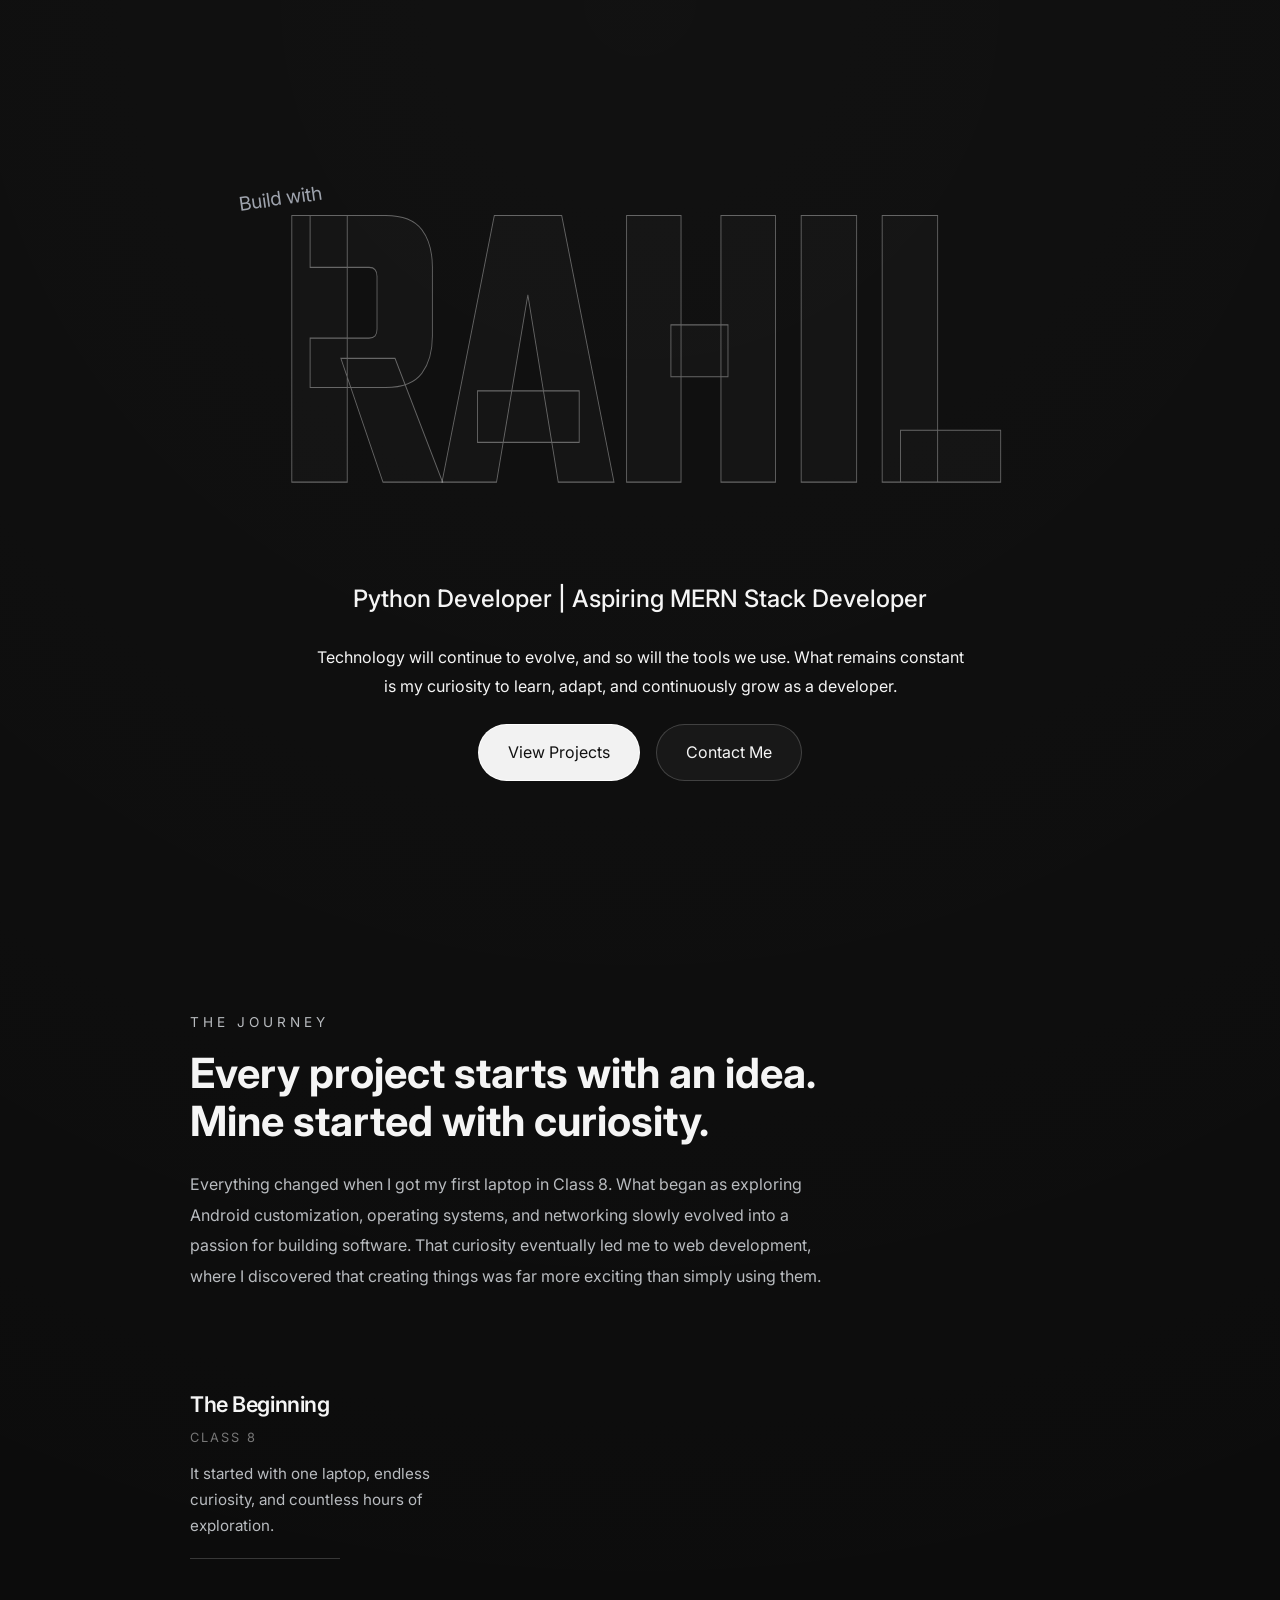
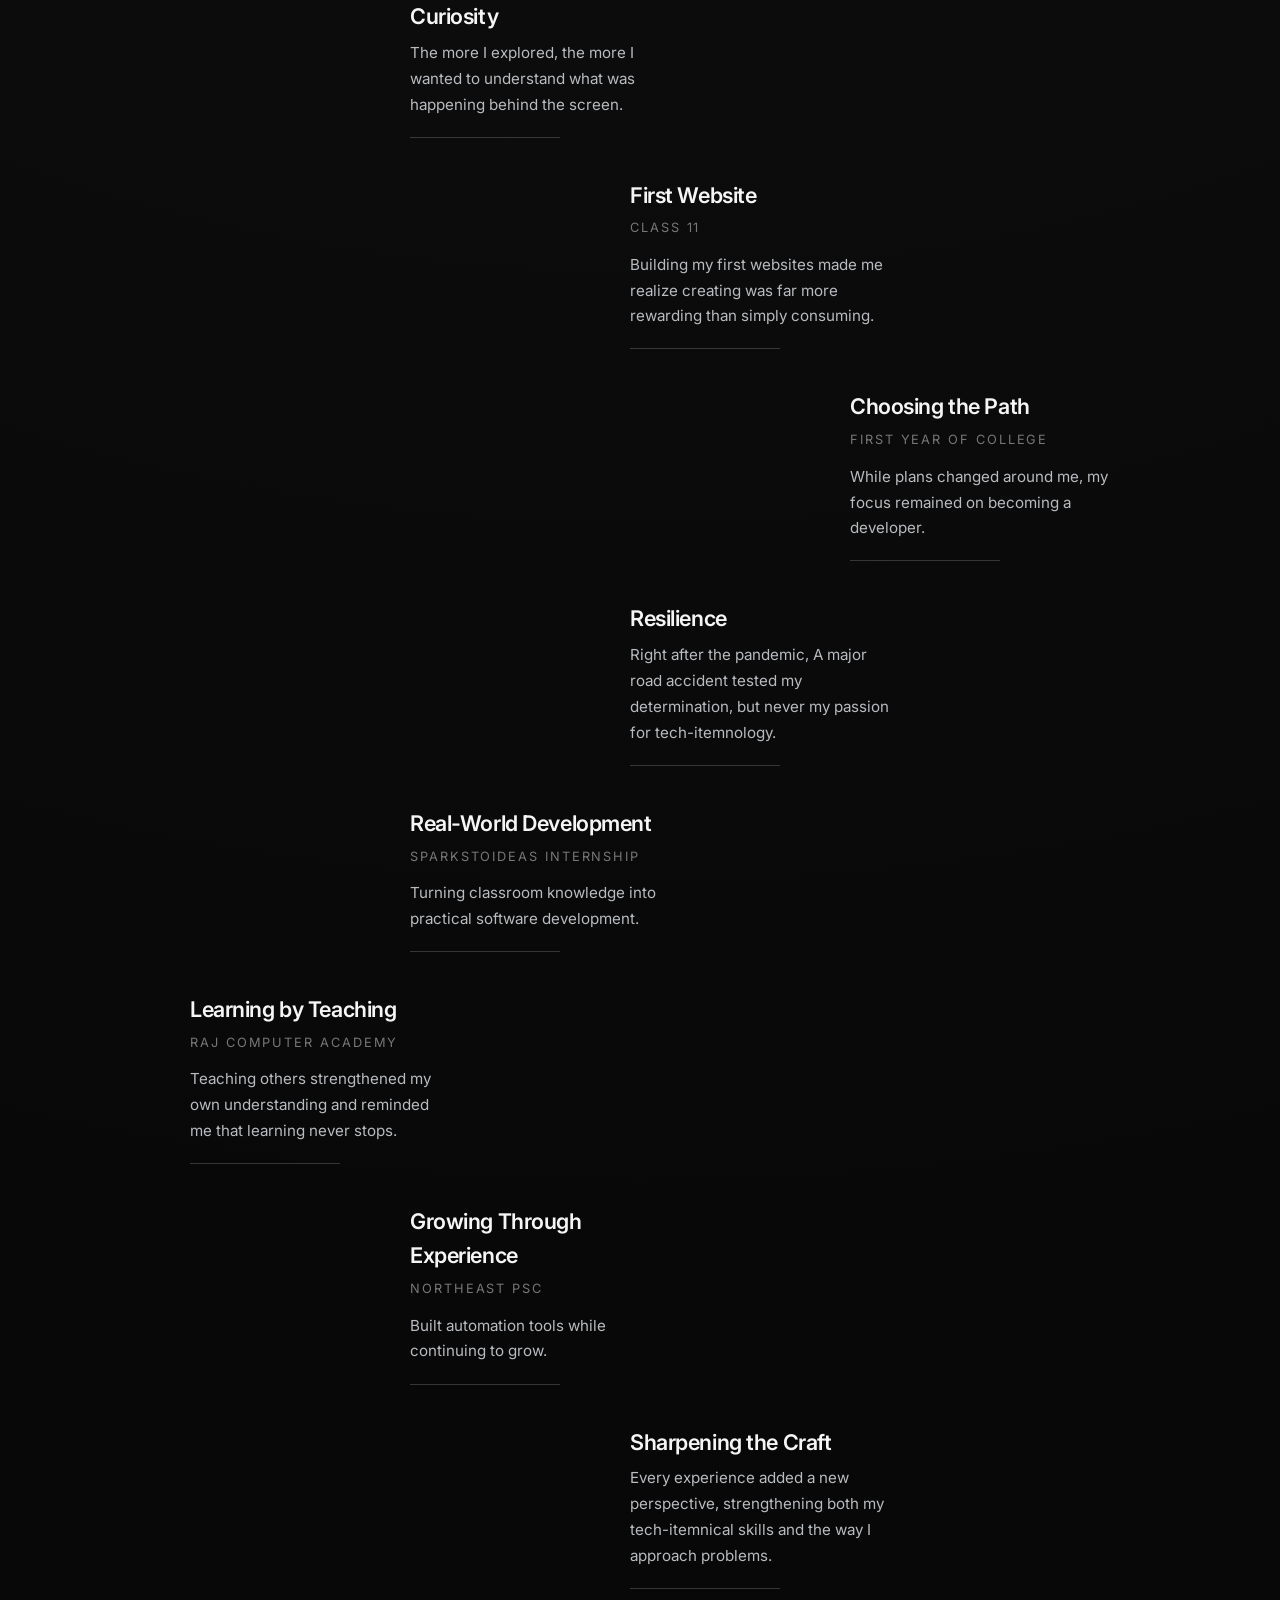
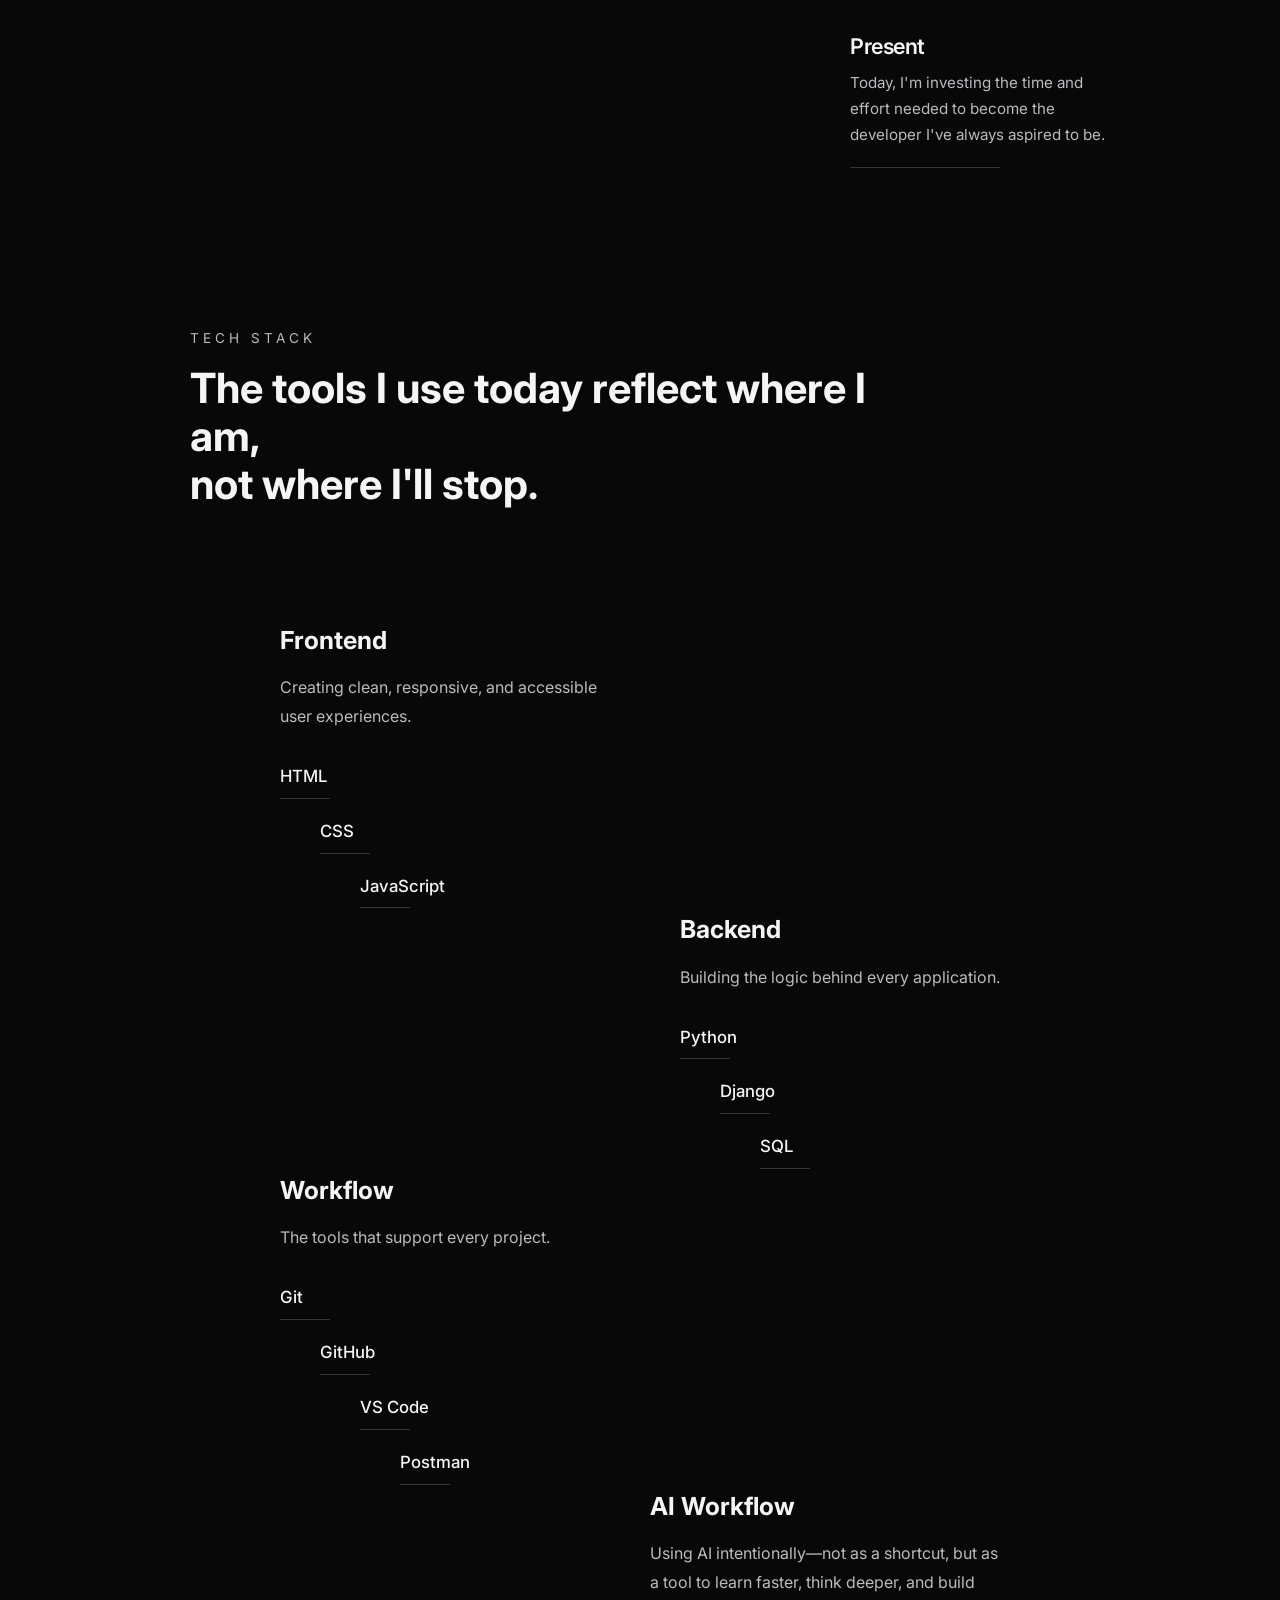
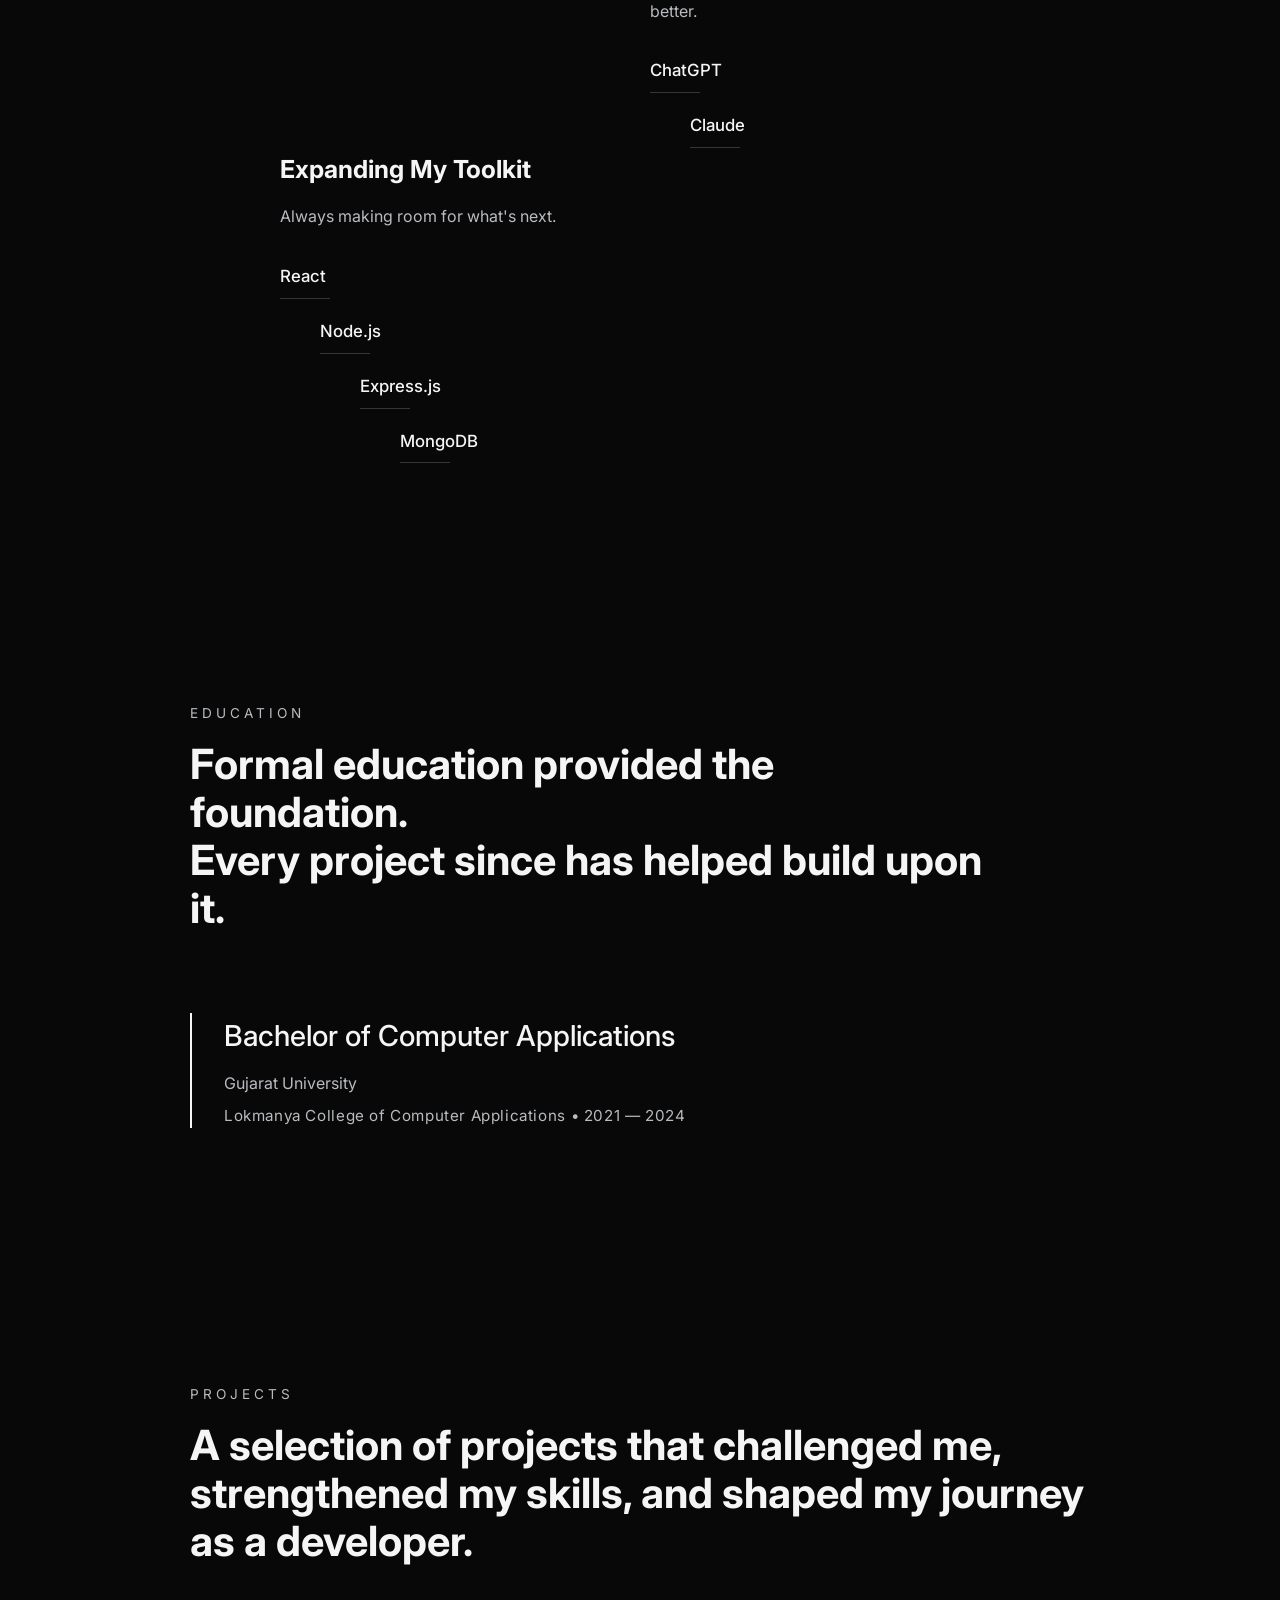
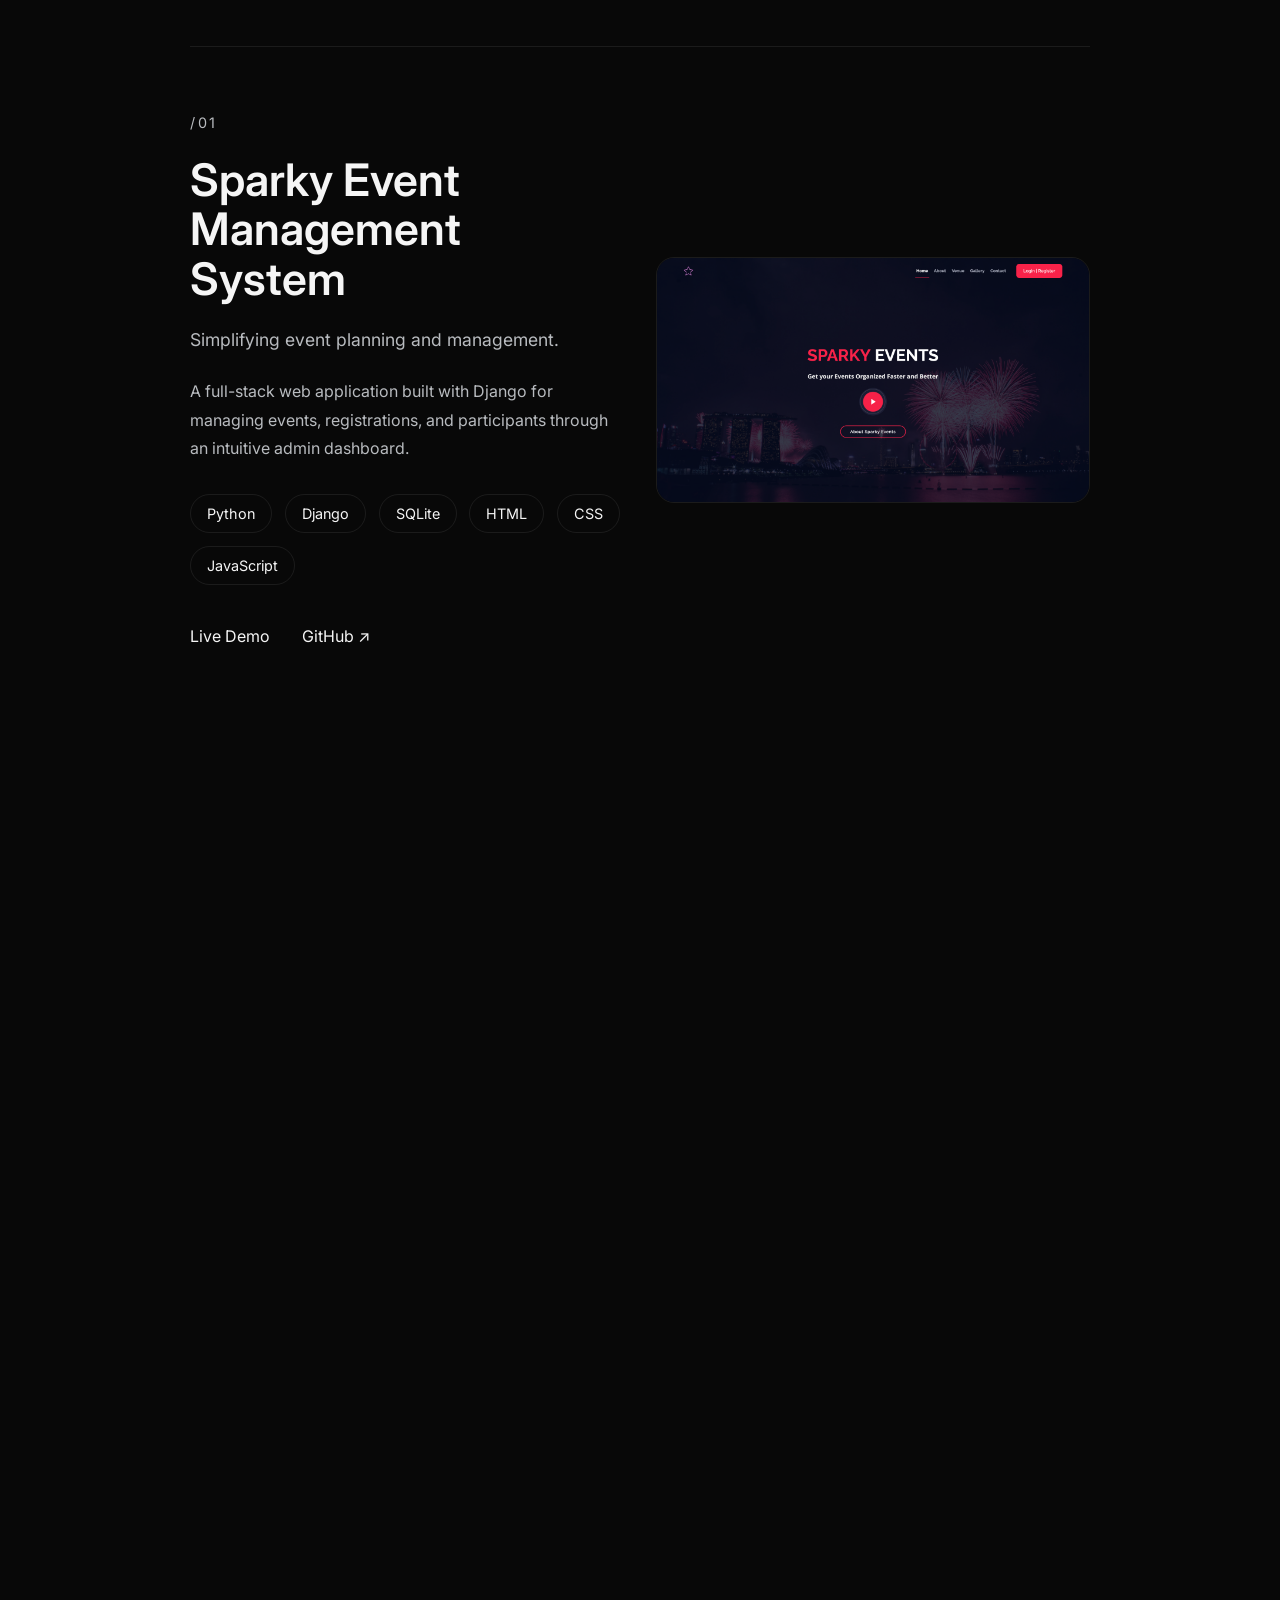
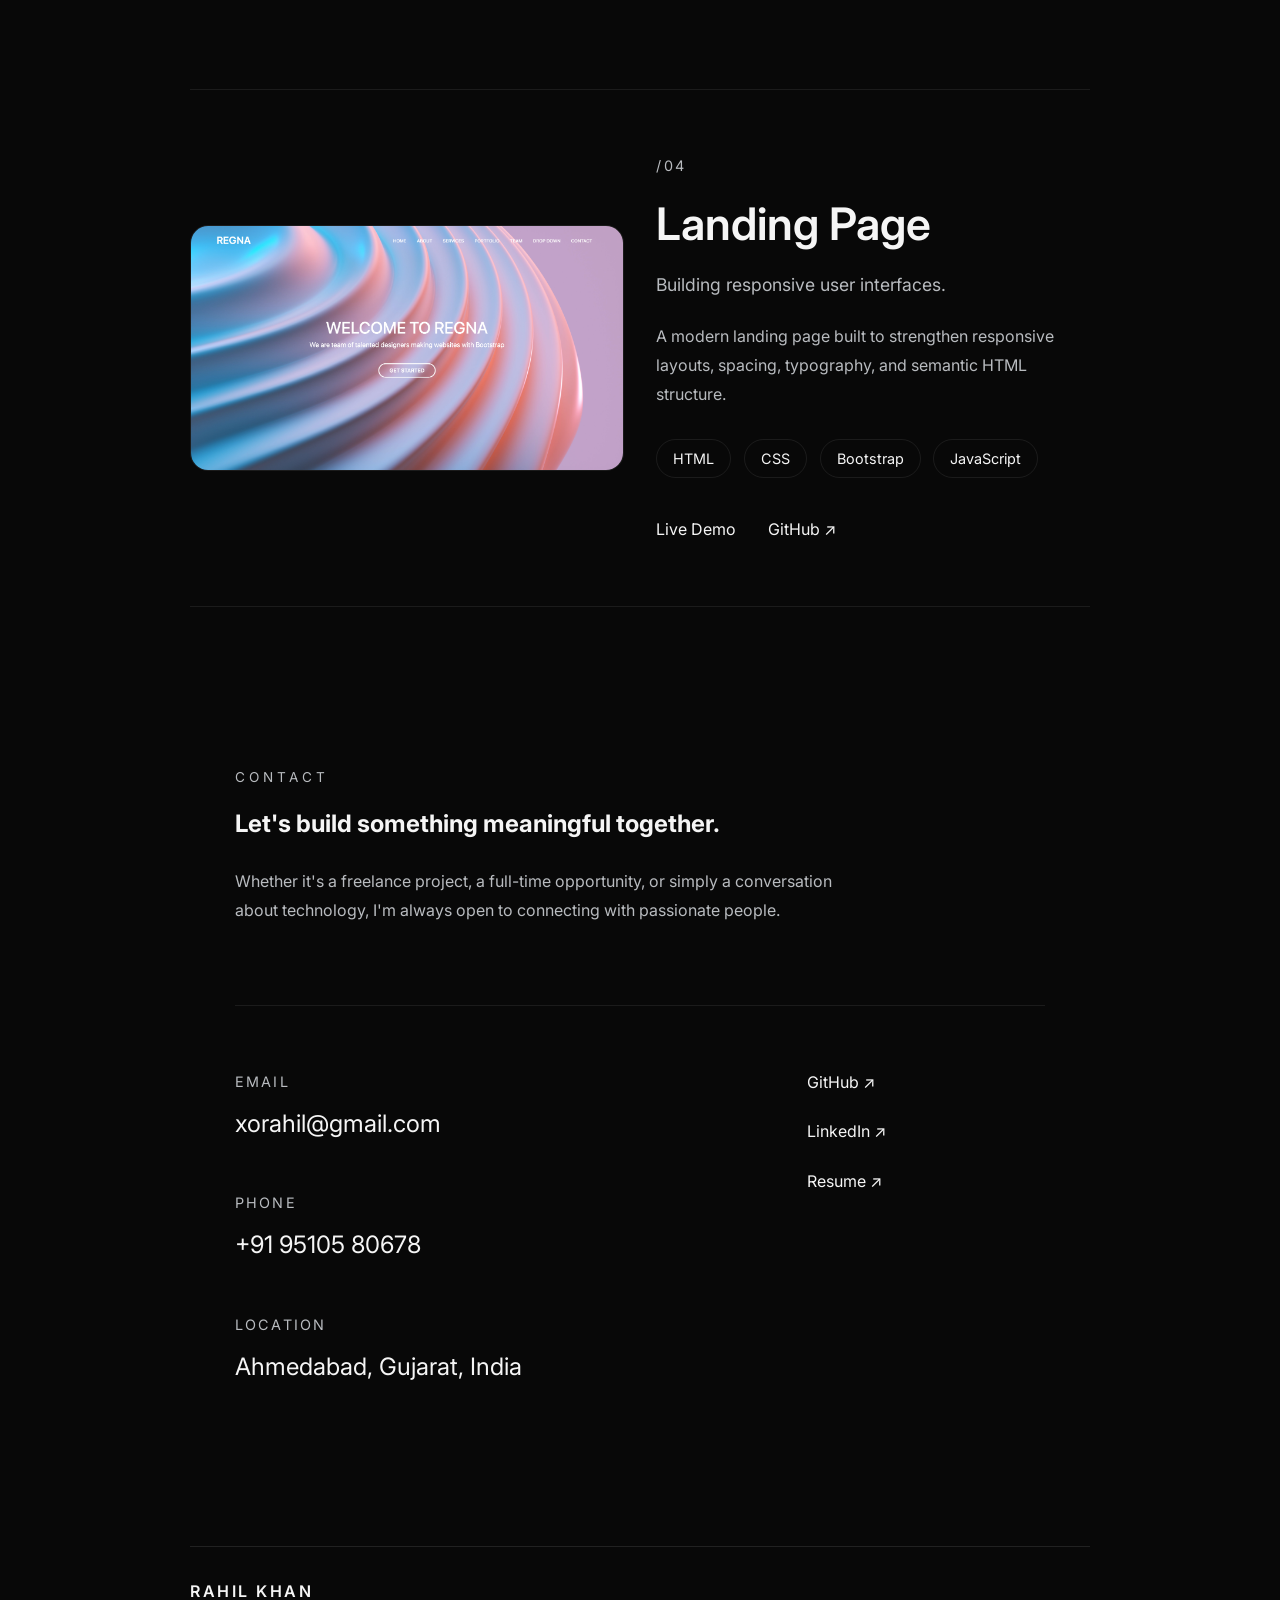
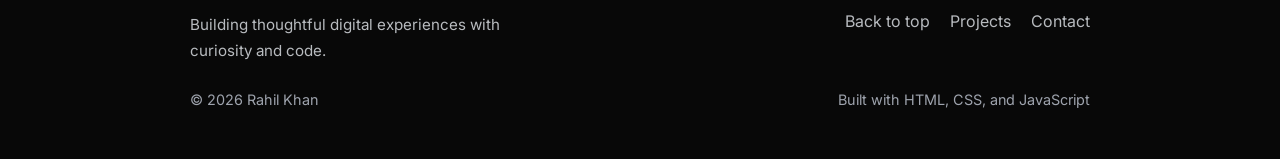
==== index.html @ eb59e7a3 "added project live link" ====
<!doctype html>
<html lang="en">
  <head>
    <meta charset="UTF-8" />
    <meta name="viewport" content="width=device-width, initial-scale=1.0" />
    <title>Rahil's Portfolio</title>

    <!-- Google font CDN -->
    <link rel="preconnect" href="https://fonts.googleapis.com" />
    <link rel="preconnect" href="https://fonts.gstatic.com" crossorigin />
    <link
      href="https://fonts.googleapis.com/css2?family=Inter:ital,opsz,wght@0,14..32,100..900;1,14..32,100..900&display=swap"
      rel="stylesheet"
    />

    <!-- additional fonts cdns -->
    <link rel="preconnect" href="https://fonts.googleapis.com" />
    <link rel="preconnect" href="https://fonts.gstatic.com" crossorigin />
    <link
      href="https://fonts.googleapis.com/css2?family=Teko:wght@300..700&display=swap"
      rel="stylesheet"
    />

    <link rel="stylesheet" href="assets/css/styles.css" />
  </head>
  <body>
    <!-- Header section start -->
    <header>
      <nav></nav>
    </header>
    <!-- Header section end -->
    <!-- Main content start -->
    <main>
      <!-- Hero section start -->
      <section id="hero">
        <div class="hero-title">
          <p class="hero-build-with">Build with</p>
          <h1 id="hero-name">
            <span>R</span><span>A</span><span>H</span><span>I</span
            ><span>L</span>
          </h1>
        </div>
        <!-- <img
          class="hero-image"
          src="portrait.png"
          alt="Portrait of Rahil Khan"
        /> -->
        <div class="hero-content">
          <h2 class="hero-subtitle">
            Python Developer | Aspiring MERN Stack Developer
          </h2>
          <p class="hero-description">
            Technology will continue to evolve, and so will the tools we use.
            What remains constant is my curiosity to learn, adapt, and
            continuously grow as a developer.
          </p>
          <div class="hero-btns">
            <a href="#projects" class="hero-button primary">View Projects</a>
            <a href="#contact" class="hero-button">Contact Me</a>
          </div>
        </div>
      </section>
      <!-- Hero section end -->

      <!-- About section start -->
      <section id="about">
        <div class="about-story">
          <p class="section-label">THE JOURNEY</p>

          <h2 class="about-heading">
            Every project starts with an idea.<br />
            Mine started with curiosity.
          </h2>

          <p class="about-description">
            Everything changed when I got my first laptop in Class 8. What began
            as exploring Android customization, operating systems, and
            networking slowly evolved into a passion for building software. That
            curiosity eventually led me to web development, where I discovered
            that creating things was far more exciting than simply using them.
          </p>
        </div>

        <div class="about-timeline">
          <div class="timeline-item left">
            <h3>The Beginning</h3>
            <span>Class 8</span>
            <p>
              It started with one laptop, endless curiosity, and countless hours
              of exploration.
            </p>
          </div>

          <div class="timeline-item center">
            <h3>Curiosity</h3>
            <p>
              The more I explored, the more I wanted to understand what was
              happening behind the screen.
            </p>
          </div>

          <div class="timeline-item right">
            <h3>First Website</h3>
            <span>Class 11</span>
            <p>
              Building my first websites made me realize creating was far more
              rewarding than simply consuming.
            </p>
          </div>

          <div class="timeline-item far-right">
            <h3>Choosing the Path</h3>
            <span>First Year Of College</span>
            <p>
              While plans changed around me, my focus remained on becoming a
              developer.
            </p>
          </div>

          <div class="timeline-item right">
            <h3>Resilience</h3>
            <p>
              Right after the pandemic, A major road accident tested my
              determination, but never my passion for tech-itemnology.
            </p>
          </div>

          <div class="timeline-item center">
            <h3>Real-World Development</h3>
            <span>SparkstoIdeas Internship</span>
            <p>
              Turning classroom knowledge into practical software development.
            </p>
          </div>

          <div class="timeline-item left">
            <h3>Learning by Teaching</h3>
            <span>Raj Computer Academy</span>
            <p>
              Teaching others strengthened my own understanding and reminded me
              that learning never stops.
            </p>
          </div>

          <div class="timeline-item center">
            <h3>Growing Through Experience</h3>
            <span>Northeast PSC</span>
            <p>Built automation tools while continuing to grow.</p>
          </div>

          <div class="timeline-item right">
            <h3>Sharpening the Craft</h3>
            <p>
              Every experience added a new perspective, strengthening both my
              tech-itemnical skills and the way I approach problems.
            </p>
          </div>

          <div class="timeline-item far-right">
            <h3>Present</h3>
            <p>
              Today, I'm investing the time and effort needed to become the
              developer I've always aspired to be.
            </p>
          </div>
        </div>
      </section>
      <!-- About section end -->

      <!-- Skills section start -->
      <section id="skills">
        <div class="skills-intro">
          <p class="section-label">TECH STACK</p>

          <h2 class="about-heading">
            The tools I use today reflect where I am,<br />
            not where I'll stop.
          </h2>
        </div>

        <div class="skills-stack">
          <!-- Frontend -->
          <div class="stack-item left">
            <h3>Frontend</h3>
            <span
              >Creating clean, responsive, and accessible user
              experiences.</span
            >

            <div class="tech-item-stair">
              <div class="tech-item">HTML</div>
              <div class="tech-item">CSS</div>
              <div class="tech-item">JavaScript</div>
            </div>
          </div>

          <!-- Backend -->
          <div class="stack-item right">
            <h3>Backend</h3>
            <span>Building the logic behind every application.</span>

            <div class="tech-item-stair">
              <div class="tech-item">Python</div>
              <div class="tech-item">Django</div>
              <div class="tech-item">SQL</div>
            </div>
          </div>

          <!-- Workflow -->
          <div class="stack-item left">
            <h3>Workflow</h3>
            <span>The tools that support every project.</span>

            <div class="tech-item-stair">
              <div class="tech-item">Git</div>
              <div class="tech-item">GitHub</div>
              <div class="tech-item">VS Code</div>
              <div class="tech-item">Postman</div>
            </div>
          </div>

          <!-- AI Workflow -->
          <div class="stack-item right">
            <h3>AI Workflow</h3>
            <span>
              Using AI intentionally—not as a shortcut, but as a tool to learn
              faster, think deeper, and build better.
            </span>

            <div class="tech-item-stair">
              <div class="tech-item">ChatGPT</div>
              <div class="tech-item">Claude</div>
            </div>
          </div>

          <!-- Expanding -->
          <div class="stack-item left">
            <h3>Expanding My Toolkit</h3>
            <span>Always making room for what's next.</span>

            <div class="tech-item-stair">
              <div class="tech-item">React</div>
              <div class="tech-item">Node.js</div>
              <div class="tech-item">Express.js</div>
              <div class="tech-item">MongoDB</div>
            </div>
          </div>
        </div>
      </section>
      <!-- Skills section end -->

      <!-- Education section start -->
      <section id="education">
        <div class="education-intro">
          <p class="section-label">EDUCATION</p>
          <h2 class="about-heading">
            Formal education provided the foundation.<br />
            Every project since has helped build upon it.
          </h2>
        </div>
        <div class="education-card">
          <div class="education-content">
            <h3>Bachelor of Computer Applications</h3>
            <p class="education-college">Gujarat University</p>
            <p class="education-meta">
              Lokmanya College of Computer Applications • 2021 — 2024
            </p>
          </div>
        </div>
      </section>
      <!-- Education section end -->

      <!-- Projects section start -->

      <!-- ==========================================
                PROJECTS
========================================== -->

      <section id="projects">
        <div class="projects-intro">
          <p class="section-label">PROJECTS</p>

          <h2 class="about-heading">
            A selection of projects that challenged me, strengthened my skills,
            and shaped my journey as a developer.
          </h2>
        </div>

        <!-- ==========================================
                    PROJECT
    ========================================== -->

        <article class="project">
          <div class="project-preview">
            <img
              src="./assets/images/event-management.png"
              alt="Event Management System"
            />
          </div>

          <div class="project-content">
            <span class="project-number">/01</span>

            <h3 class="project-title">Sparky Event Management System</h3>

            <p class="project-tagline">
              Simplifying event planning and management.
            </p>

            <p class="project-description">
              A full-stack web application built with Django for managing
              events, registrations, and participants through an intuitive admin
              dashboard.
            </p>

            <ul class="project-tech">
              <li>Python</li>
              <li>Django</li>
              <li>SQLite</li>
              <li>HTML</li>
              <li>CSS</li>
              <li>JavaScript</li>
            </ul>

            <div class="project-links">
              <a href="https://sparkyevents.onrender.com" target="_blank"> Live Demo </a>

              <a href="https://sparkyevents.onrender.com" target="_blank"> GitHub ↗ </a>
            </div>
          </div>
        </article>

        <!-- ==========================================
                    PROJECT
    ========================================== -->

        <article class="project">
          <div class="project-preview">
            <img
              src="./assets/images/netflixclone-project.jpeg"
              alt="Netflix Clone"
            />
          </div>

          <div class="project-content">
            <span class="project-number">/02</span>

            <h3 class="project-title">Netflix Clone</h3>

            <p class="project-tagline">
              Recreating a modern streaming experience.
            </p>

            <p class="project-description">
              A React application focused on reusable components, responsive
              layouts, and dynamic UI rendering.
            </p>

            <ul class="project-tech">
              <li>React</li>
              <li>JavaScript</li>
              <li>CSS</li>
            </ul>

            <div class="project-links">
              <a href="#" target="_blank"> Live Demo </a>

              <a href="https://github.com/xoRahiL/netflix-clone"> GitHub ↗ </a>
            </div>
          </div>
        </article>

        <!-- ==========================================
                    PROJECT
    ========================================== -->

        <article class="project">
          <div class="project-preview">
            <img src="./assets/images/portfolio.png" alt="Portfolio" />
          </div>

          <div class="project-content">
            <span class="project-number">/03</span>

            <h3 class="project-title">Personal Portfolio</h3>

            <p class="project-tagline">Designing my digital identity.</p>

            <p class="project-description">
              A minimalist portfolio focused on storytelling, typography, smooth
              interactions, and clean architecture.
            </p>

            <ul class="project-tech">
              <li>HTML</li>
              <li>CSS</li>
              <li>JavaScript</li>
            </ul>

            <div class="project-links">
              <a href="https://xorahil.github.io/portfolio-v1/" target="_blank">
                Live Demo
              </a>

              <a href="https://github.com/xoRahiL/portfolio-v1"> GitHub ↗ </a>
            </div>
          </div>
        </article>

        <!-- ==========================================
                    PROJECT
    ========================================== -->

        <article class="project">
          <div class="project-preview">
            <img src="./assets/images/regna-boostrap.png" alt="Landing Page" />
          </div>

          <div class="project-content">
            <span class="project-number">/04</span>

            <h3 class="project-title">Landing Page</h3>

            <p class="project-tagline">Building responsive user interfaces.</p>

            <p class="project-description">
              A modern landing page built to strengthen responsive layouts,
              spacing, typography, and semantic HTML structure.
            </p>

            <ul class="project-tech">
              <li>HTML</li>
              <li>CSS</li>
              <li>Bootstrap</li>
              <li>JavaScript</li>
            </ul>

            <div class="project-links">
              <a
                href="https://xorahil.github.io/RegnaBootstrap/"
                target="_blank"
              >
                Live Demo
              </a>

              <a
                href="https://github.com/xoRahiL/RegnaBootstrap"
                target="_blank"
              >
                GitHub ↗
              </a>
            </div>
          </div>
        </article>
      </section>

      <!-- Projects section end -->

      <!-- Contact section start -->
      <!-- ==========================================
                CONTACT
========================================== -->

      <section id="contact">
        <div class="contact-intro">
          <p class="section-label">CONTACT</p>

          <h2 class="section-heading">
            Let's build something meaningful together.
          </h2>

          <p class="contact-text">
            Whether it's a freelance project, a full-time opportunity, or simply
            a conversation about technology, I'm always open to connecting with
            passionate people.
          </p>
        </div>

        <div class="contact-content">
          <div class="contact-info">
            <div class="contact-item">
              <span class="contact-label"> Email </span>
              <a href="mailto:xorahil@gmail.com"> xorahil@gmail.com </a>
            </div>

            <div class="contact-item">
              <span class="contact-label"> Phone </span>
              <a href="tel:+919510580678"> +91 95105 80678 </a>
            </div>

            <div class="contact-item">
              <span class="contact-label"> Location </span>
              <p>Ahmedabad, Gujarat, India</p>
            </div>
          </div>

          <div class="contact-socials">
            <a href="https://github.com/xoRahiL" target="_blank"> GitHub ↗ </a>
            <a href="" target="_blank"> LinkedIn ↗ </a>
            <a href="" target="_blank"> Resume ↗ </a>
          </div>
        </div>
      </section>
      <!-- Contact section end -->
    </main>
    <!-- Main content end -->
    <!-- Footer section start -->
    <footer>
      <div class="footer-content">
        <div class="footer-brand">
          <span class="footer-name">Rahil Khan</span>
          <p>Building thoughtful digital experiences with curiosity and code.</p>
        </div>

        <div class="footer-links">
          <a href="#hero">Back to top</a>
          <a href="#projects">Projects</a>
          <a href="#contact">Contact</a>
        </div>
      </div>

      <div class="footer-meta">
        <span>© 2026 Rahil Khan</span>
        <span>Built with HTML, CSS, and JavaScript</span>
      </div>
    </footer>
    <!-- Footer section end -->

    <script>
      const observer = new IntersectionObserver(
        (entries) => {
          entries.forEach((entry) => {
            if (entry.isIntersecting) {
              entry.target.classList.add("show");
            }
          });
        },
        {
          threshold: 0.2,
        },
      );
      const heroTitle = document.querySelector(".hero-title");
      const heroImage = document.querySelector(".hero-image");
      const heroContent = document.querySelector(".hero-content");

      const revealHero = () => {
        heroTitle?.classList.add("show");
        heroImage?.classList.add("show");
        heroContent?.classList.add("show");
      };

      const easeInOutQuad = (t) => (t < 0.5 ? 2 * t * t : -1 + (4 - 2 * t) * t);

      const smoothScroll = (target, duration = 900) => {
        const targetEl = document.querySelector(target);
        if (!targetEl) return;

        const start = window.scrollY;
        const end = targetEl.getBoundingClientRect().top + start;
        const startTime = performance.now();

        const scrollStep = (currentTime) => {
          const elapsed = currentTime - startTime;
          const progress = Math.min(elapsed / duration, 1);
          const eased = easeInOutQuad(progress);
          window.scrollTo(0, start + (end - start) * eased);

          if (progress < 1) {
            requestAnimationFrame(scrollStep);
          }
        };

        requestAnimationFrame(scrollStep);
      };

      window.addEventListener("load", () => {
        requestAnimationFrame(revealHero);
      });

      document.querySelectorAll(".hero-btns a[href^='#']").forEach((link) => {
        link.addEventListener("click", (event) => {
          event.preventDefault();
          smoothScroll(link.getAttribute("href"));
        });
      });

      document
        .querySelectorAll(
          ".about-story, .timeline-item, .skills-intro, .stack-item, #skills .tech-item, .education-intro, .education-card, .education-content, .projects-intro, .project, .contact-intro, .contact-content, .footer-content, .footer-meta, #contact h2, #contact > p",
        )
        .forEach((item) => {
          observer.observe(item);
        });
    </script>
  </body>
</html>
---- assets/css/styles.css ----
/* ==================================================
   1. RESET
================================================== */

* {
  box-sizing: border-box;
  margin: 0;
  padding: 0;
}

/* ==================================================
   2. ROOT VARIABLES
================================================== */

:root {
  /* Colors */
  --background-color: #080808;
  --surface-color: #121212;
  --text-color: #f5f5f5;
  --text-secondary: #b8bbbf;
  --silver: #d4d6db;
  --muted-silver: #9ea3ad;
  --border-silver: rgba(255, 255, 255, 0.18);

  --link-color: #d4d6db;
  --link-hover-color: #f5f5f5;

  /* Typography */
  --font-primary: "Inter", sans-serif;

  /* Layout */
  --container-width: 900px;
  --section-spacing: 2rem;

  /* Effects */
  --transition: all 0.3s ease;
}

/* ==================================================
   3. GLOBAL STYLES
================================================== */

html {
  scroll-behavior: smooth;
}

body {
  font-family: var(--font-primary);
  line-height: 1.6;
  background:
    radial-gradient(circle at top, rgba(255, 255, 255, 0.04), transparent 30%),
    var(--background-color);
  color: var(--text-color);
}

a {
  color: var(--text-color);
  text-decoration: none;
}

ol,
ul {
  list-style: none;
}

/* ==================================================
   4. TYPOGRAPHY
================================================== */

/* ==================================================
   5. LAYOUT
================================================== */

main {
  max-width: var(--container-width);
  margin: 0 auto;
  /* padding: 1rem 1rem; */
}

section {
  margin: var(--section-spacing) 0;
}

/* ==================================================
   6. HEADER
================================================== */

/* Nothing yet */

/* ==================================================
   7. NAVIGATION
================================================== */

/* Nothing yet */

/* ==================================================
   8. MAIN CONTENT
================================================== */

/* Nothing yet */

/* ==================================================
   9. COMPONENTS
================================================== */

/* Nothing yet */

/* ==================================================
   10. PAGE SECTIONS
================================================== */

/* ---------- Hero ---------- */

#hero {
  min-height: 100vh;
  display: flex;
  flex-direction: column;
  justify-content: center;
  align-items: center;
  position: relative;
  padding: 2rem;
  overflow: hidden;
}
.hero-title {
  display: flex;
  flex-direction: column;
  align-items: flex-start;
  z-index: 1;
  gap: 0.6rem;
  opacity: 0;
  transform: translateY(40px);
  transition:
    opacity 0.8s ease,
    transform 0.8s cubic-bezier(0.22, 1, 0.36, 1);
}
.hero-title.show {
  opacity: 1;
  transform: translateY(0);
}
.hero-build-with {
  font-size: 1.2rem;
  margin-bottom: 0.6rem;
  color: var(--muted-silver);
  transform: rotate(-8deg);
}
#hero-name {
  font-family: "Teko", sans-serif;
  font-size: clamp(10rem, 28vw, 22rem);
  line-height: 0.85;
  /* letter-spacing: -0.02em; */
  font-weight: 700;
  color: rgba(255, 255, 255, 0.02);
  -webkit-text-stroke: 1px rgba(255, 255, 255, 0.35);

  transform: scaleY(1.18) scaleX(0.9);
  transform-origin: center;
}
#hero-name span {
  display: inline-block;
  animation-name: electric;
  animation-duration: 10s;
  animation-timing-function: linear;
  animation-iteration-count: infinite;
}
#hero-name span:nth-child(1) {
  animation-delay: 2s;
}
#hero-name span:nth-child(2) {
  animation-delay: 2.8s;
}
#hero-name span:nth-child(3) {
  animation-delay: 3.6s;
}
#hero-name span:nth-child(4) {
  animation-delay: 2.3s;
}
#hero-name span:nth-child(5) {
  animation-delay: 4.1s;
}
.hero-image {
  width: clamp(220px, 28vw, 330px);
  position: absolute;
  top: 4.5rem;
  left: 45%;
  transform: translateX(-50%) scale(0.92);
  z-index: 2;
  opacity: 0;
  transition:
    opacity 0.8s ease 0.2s,
    transform 0.8s cubic-bezier(0.22, 1, 0.36, 1) 0.2s;
}

.hero-image.show {
  opacity: 1;
  transform: translateX(-50%) scale(1);
}
.hero-content {
  margin-top: 3rem;
  display: flex;
  flex-direction: column;
  align-items: center;
  gap: 1.5rem;
  max-width: 650px;
  text-align: center;
  z-index: 3;
  opacity: 0;
  transform: translateY(40px);
  transition:
    opacity 0.8s ease 0.4s,
    transform 0.8s cubic-bezier(0.22, 1, 0.36, 1) 0.4s;
}
.hero-content.show {
  opacity: 1;
  transform: translateY(0);
}
.hero-subtitle {
  font-size: 1.5rem;
  font-weight: 500;
}
.hero-description {
  line-height: 1.8;
}
.hero-btns {
  display: flex;
  gap: 1rem;
  flex-wrap: wrap;
  justify-content: center;
}
.hero-button {
  padding: 0.9rem 1.8rem;
  border: 1px solid var(--border-silver);
  border-radius: 999px;
  background: rgba(255, 255, 255, 0.04);
  color: var(--text-color);
  transition: all 0.3s ease;
}
.hero-button.primary {
  background: rgba(255, 255, 255, 0.95);
  color: #111;
  border-color: rgba(255, 255, 255, 0.9);
}
.hero-button:hover {
  background: rgba(255, 255, 255, 0.18);
  color: var(--text-color);
}
.hero-button.primary:hover {
  background: rgba(255, 255, 255, 0.12);
  color: var(--text-color);
  border-color: rgba(255, 255, 255, 0.4);
}
@keyframes electric {
  0%,
  20% {
    color: rgba(255, 255, 255, 0.04);
    -webkit-text-stroke: 1px rgba(255, 255, 255, 0.35);
    text-shadow: none;
  }
  21% {
    color: rgba(255, 255, 255, 0.18);
    -webkit-text-stroke: 1px rgba(255, 255, 255, 1);
    text-shadow:
      0 0 6px rgba(255, 255, 255, 0.8),
      0 0 14px rgba(255, 255, 255, 0.5);
  }
  21.5% {
    text-shadow: none;
  }
  22% {
    text-shadow: 0 0 5px rgba(255, 255, 255, 0.8);
  }
  22.5% {
    text-shadow: none;
  }
  100% {
    color: rgba(255, 255, 255, 0.04);
    -webkit-text-stroke: 1px rgba(255, 255, 255, 0.35);
    text-shadow: none;
  }
}
@media (max-width: 768px) {
  .hero-image {
    position: relative;
    top: auto;
    left: auto;
    transform: none;
    margin-top: -2rem;
    order: 2;
  }
  .hero-content {
    margin-top: 2rem;
  }
  #hero-name {
    font-size: clamp(6rem, 22vw, 9rem);
  }
  .hero-subtitle {
    font-size: 1.15rem;
  }
  .hero-btns {
    flex-direction: column;
    width: 100%;
  }
  .hero-button {
    width: 220px;
    text-align: center;
  }

  #about {
    margin: 4rem 0;
  }

  .about-story {
    margin-bottom: 3.5rem;
  }

  .about-heading {
    font-size: clamp(1.5rem, 5vw, 2rem);
  }

  .about-description {
    max-width: 100%;
  }

  .about-timeline {
    gap: 1.5rem;
  }

  .timeline-item {
    width: 100%;
    margin-left: 0;
    padding: 1.2rem 0 0;
  }

  .timeline-item::after {
    width: 100%;
    max-width: 220px;
  }
}

/* ---------- About ---------- */

#about {
  margin: 5rem 0;
}

/* ===== Story ===== */

.about-story {
  max-width: 720px;
  margin-bottom: 6rem;

  opacity: 0;
  transform: translateY(40px);

  transition:
    opacity 0.8s ease,
    transform 0.8s cubic-bezier(0.22, 1, 0.36, 1);
}
.about-story.show {
  opacity: 1;
  transform: translateY(0);
}
.section-label {
  font-size: 0.85rem;
  letter-spacing: 0.25rem;
  color: var(--text-secondary);
  margin-bottom: 1rem;
}
.about-heading {
  font-size: clamp(1.8rem, 4vw, 2.6rem);
  line-height: 1.15;
  margin-bottom: 1.5rem;
}
.about-description {
  max-width: 650px;
  color: var(--text-secondary);
  line-height: 1.9;
}

/* ===== Timeline ===== */

.about-timeline {
  display: flex;
  flex-direction: column;
  gap: 2.5rem;
}

/* ===== Every Step(or every stair) ===== */

.timeline-item {
  width: 260px;
  position: relative;
  opacity: 0;
  transform: translateY(40px);
  transition:
    opacity 0.7s ease,
    transform 0.7s cubic-bezier(0.22, 1, 0.36, 1);
}
.timeline-item.show {
  opacity: 1;
  transform: translateY(0);
}
.timeline-item h3 {
  font-size: 1.35rem;
  font-weight: 600;
  letter-spacing: -0.02em;
  margin-bottom: 0.4rem;
}
.timeline-item span {
  display: block;
  font-size: 0.8rem;
  letter-spacing: 0.12rem;
  text-transform: uppercase;
  color: #777;
  margin-bottom: 0.8rem;
}
.timeline-item p {
  color: var(--text-secondary);
  line-height: 1.7;
  font-size: 0.95rem;
}

/* ===== Stair Positions ===== */

.left {
  margin-left: 0;
}
.center {
  margin-left: 220px;
}
.right {
  margin-left: 440px;
}
.far-right {
  margin-left: 660px;
}
.timeline-item::after {
  content: "";
  display: block;
  width: 150px;
  height: 1px;
  margin-top: 1.2rem;
  background: rgba(255, 255, 255, 0.18);
}

/* .timeline-item:last-child::after{
    display:none;
} */

/* ---------- Skills ---------- */

/* section ul {
  list-style: disc;
  margin-left: 1.5rem;
} */

#skills {
  padding: 5rem 0%;
}

.skills-intro {
  max-width: 750px;
  margin-bottom: 7rem;

  opacity: 0;
  transform: translateY(40px);

  transition:
    opacity 0.8s ease,
    transform 0.8s cubic-bezier(0.22, 1, 0.36, 1);
}

.skills-intro.show {
  opacity: 1;
  transform: translateY(0);
}

.skills-stack {
  display: flex;
  flex-direction: column;
  gap: 2px;
  align-items: flex-start;
  padding: 0 10%;
}

#skills .stack-item {
  max-width: 350px;
  opacity: 0;
  transform: translateY(40px);
  transition:
    opacity 0.8s ease,
    transform 0.8s cubic-bezier(0.22, 1, 0.36, 1);
}

#skills .stack-item.show {
  opacity: 1;
  transform: translateY(0);
}

#skills .stack-item.left {
  margin-left: 0;
}

#skills .stack-item.right {
  margin-left: auto;
}

#skills .stack-item h3 {
  font-size: 1.55rem;
  margin-bottom: 0.8rem;
}

#skills .stack-item span {
  display: block;
  max-width: 38rem;
  white-space: normal;
  color: var(--text-secondary);
  margin-bottom: 1.2rem;
  line-height: 1.8;
}

/* ---------- Tech Stair ---------- */

#skills .tech-item-stair {
  display: flex;
  flex-direction: column;
  margin-top: 2rem;
  gap: 1.2rem;
}

#skills .tech-item {
  width: fit-content;

  font-size: 1.05rem;
  font-weight: 500;
  color: var(--text-color);

  position: relative;
  padding-bottom: 0.55rem;

  opacity: 0;
  transform: translateY(20px);

  transition:
    opacity 0.6s ease,
    transform 0.6s cubic-bezier(0.22, 1, 0.36, 1),
    border-color 0.35s ease;
}

#skills .tech-item.show {
  opacity: 1;
  transform: translateY(0);
}

#skills .tech-item:nth-child(1) {
  margin-left: 0;
}
#skills .tech-item:nth-child(2) {
  margin-left: 2.5rem;
}
#skills .tech-item:nth-child(3) {
  margin-left: 5rem;
}
#skills .tech-item:nth-child(4) {
  margin-left: 7.5rem;
}
#skills .tech-item::after {
  content: "";

  position: absolute;

  left: 0;
  bottom: 0;

  width: 50px;
  height: 1px;

  background: rgba(255, 255, 255, 0.18);

  transition:
    width 0.35s ease,
    background 0.35s ease;
}
#skills .tech-item:hover::after {
  width: 90px;
  background: rgba(255, 255, 255, 0.45);
}

/* ---------- Education ---------- */

/*==========================
    EDUCATION SECTION
==========================*/

#education {
  width: min(90%, 800px);
  margin: 10rem 0;
}

.education-intro {
  margin-bottom: 5rem;
  opacity: 0;
  transform: translateY(40px);
  transition:
    opacity 0.8s ease,
    transform 0.8s cubic-bezier(0.22, 1, 0.36, 1);
}

.education-intro.show {
  opacity: 1;
  transform: translateY(0);
}

.education-intro .section-label {
  margin-bottom: 1rem;
}

.education-heading {
  font-size: clamp(1.8rem, 4vw, 2.6rem);
  font-weight: 500;
  line-height: 1.25;
  letter-spacing: -0.03em;
  max-width: 700px;
}

.education-card {
  border-left: 2px solid var(--text-color);
  padding-left: 2rem;
  opacity: 0;
  transform: translateY(40px);
  transition:
    opacity 0.8s ease,
    transform 0.8s cubic-bezier(0.22, 1, 0.36, 1);
}

.education-card.show {
  opacity: 1;
  transform: translateY(0);
}

.education-content {
  opacity: 0;
  transform: translateY(20px);
  transition:
    opacity 0.7s ease,
    transform 0.7s cubic-bezier(0.22, 1, 0.36, 1);
}

.education-content.show {
  opacity: 1;
  transform: translateY(0);
}

.education-content h3 {
  font-size: 1.8rem;
  font-weight: 500;
  margin-bottom: 0.75rem;
}

.education-college {
  font-size: 1rem;
  color: var(--text-secondary);
  margin-bottom: 0.5rem;
}

.education-meta {
  font-size: 0.95rem;
  color: var(--text-secondary);
  letter-spacing: 0.04em;
}

/* ---------- Projects ---------- */

/*========================================
                PROJECTS
========================================*/

#projects {
  width: min(100%, 900px);
  margin: 16rem auto 8rem auto;
}

.projects-intro {
  width: 100%;
  max-width: 100%;
  margin-bottom: 5rem;
  opacity: 0;
  transform: translateY(40px);
  transition:
    opacity 0.8s ease,
    transform 0.8s cubic-bezier(0.22, 1, 0.36, 1);
}

.projects-intro.show {
  opacity: 1;
  transform: translateY(0);
}

.projects-intro .about-heading {
  width: 100%;
  max-width: 100%;
}

/*========================================
                PROJECT
========================================*/

.project {
  display: grid;
  grid-template-columns: 1fr 1fr;
  align-items: center;
  gap: 2rem;

  padding: 4rem 0;

  border-top: 1px solid rgba(255, 255, 255, 0.08);
  opacity: 0;
  transform: translateY(40px);
  transition:
    opacity 0.8s ease,
    transform 0.8s cubic-bezier(0.22, 1, 0.36, 1);
}

.project.show {
  opacity: 1;
  transform: translateY(0);
}

.project:last-child {
  border-bottom: 1px solid rgba(255, 255, 255, 0.08);
}

/*========================================
            ZIG-ZAG LAYOUT
========================================*/

.project:nth-child(even) .project-preview {
  order: 2;
}

.project:nth-child(even) .project-content {
  order: 1;
}

/*========================================
            PROJECT PREVIEW
========================================*/

.project-preview {
  overflow: hidden;
  border-radius: 18px;

  border: 1px solid rgba(255, 255, 255, 0.08);

  transition: 0.35s ease;
}

.project-preview img {
  width: 100%;
  display: block;

  transition: 0.45s ease;
}

.project:hover .project-preview {
  border-color: rgba(255, 255, 255, 0.18);
}

.project:hover .project-preview img {
  transform: scale(1.04);
}

/*========================================
            PROJECT CONTENT
========================================*/

.project-content {
  display: flex;
  flex-direction: column;
  gap: 1.4rem;
}

.project-number {
  font-size: 0.9rem;
  letter-spacing: 0.18em;
  text-transform: uppercase;

  color: var(--text-secondary);
}

.project-title {
  font-size: clamp(2rem, 4vw, 2.8rem);
  font-weight: 600;
  line-height: 1.1;
}

.project-tagline {
  font-size: 1.1rem;
  color: var(--text-secondary);
}

.project-description {
  max-width: 55ch;

  line-height: 1.8;

  color: var(--text-secondary);
}

/*========================================
            TECH STACK
========================================*/

.project-tech {
  display: flex;
  flex-wrap: wrap;
  gap: 0.8rem;

  margin-top: 0.5rem;

  list-style: none;
}

.project-tech li {
  padding: 0.45rem 1rem;

  border: 1px solid rgba(255, 255, 255, 0.08);

  border-radius: 999px;

  font-size: 0.9rem;
}

/*========================================
                LINKS
========================================*/

.project-links {
  display: flex;
  gap: 2rem;

  margin-top: 1rem;
}

.project-links a {
  position: relative;

  text-decoration: none;

  color: var(--text-color);

  transition: 0.25s;
}

.project-links a::after {
  content: "";

  position: absolute;

  left: 0;
  bottom: -5px;

  width: 0;
  height: 1px;

  background: currentColor;

  transition: width 0.25s ease;
}

.project-links a:hover::after {
  width: 100%;
}

/*========================================
            RESPONSIVE
========================================*/

@media (max-width: 900px) {
  .project {
    grid-template-columns: 1fr;

    gap: 2.5rem;

    padding: 4rem 0;
  }

  .project:nth-child(even) .project-preview,
  .project:nth-child(even) .project-content {
    order: initial;
  }

  .project-content {
    gap: 1.2rem;
  }

  .project-description {
    max-width: 100%;
  }
}

/* ---------- Contact ---------- */

/*========================================
                CONTACT
========================================*/

#contact {
  width: min(900px, 90%);
  margin: 10rem auto;
}

.contact-intro,
.contact-content,
.footer-content,
.footer-meta {
  opacity: 0;
  transform: translateY(40px);
  transition:
    opacity 0.8s ease,
    transform 0.8s cubic-bezier(0.22, 1, 0.36, 1);
}

.contact-intro.show,
.contact-content.show,
.footer-content.show,
.footer-meta.show {
  opacity: 1;
  transform: translateY(0);
}

.contact-intro {
  max-width: 900px;
  margin-bottom: 5rem;
}

.contact-text {
  margin-top: 1.5rem;

  max-width: 60ch;

  color: var(--text-secondary);

  line-height: 1.8;
}

/*========================================
            CONTACT CONTENT
========================================*/

.contact-content {
  display: grid;
  grid-template-columns: 2fr 1fr;

  gap: 6rem;

  padding-top: 4rem;

  border-top: 1px solid rgba(255, 255, 255, 0.08);
}

/*========================================
            CONTACT INFO
========================================*/

.contact-info {
  display: flex;
  flex-direction: column;

  gap: 3rem;
}

.contact-item {
  display: flex;
  flex-direction: column;

  gap: 0.75rem;
}

.contact-label {
  font-size: 0.9rem;

  letter-spacing: 0.15em;

  text-transform: uppercase;

  color: var(--text-secondary);
}

.contact-item a,
.contact-item p {
  font-size: clamp(1.2rem, 2vw, 1.5rem);

  color: var(--text-color);

  text-decoration: none;

  transition: 0.25s ease;
}

.contact-item a:hover {
  color: var(--link-color);
}

/*========================================
            SOCIAL LINKS
========================================*/

.contact-socials {
  display: flex;
  flex-direction: column;

  gap: 1.5rem;

  align-self: start;
}

.contact-socials a {
  position: relative;

  width: fit-content;

  text-decoration: none;

  color: var(--text-color);

  transition: 0.25s ease;
}

.contact-socials a::after {
  content: "";

  position: absolute;

  left: 0;
  bottom: -4px;

  width: 0;
  height: 1px;

  background: currentColor;

  transition: width 0.25s ease;
}

.contact-socials a:hover::after {
  width: 100%;
}

.contact-socials a:hover {
  color: var(--link-color);
}

/*========================================
            RESPONSIVE
========================================*/

@media (max-width: 768px) {
  .contact-content {
    grid-template-columns: 1fr;

    gap: 4rem;
  }

  .contact-item a,
  .contact-item p {
    font-size: 1.2rem;
  }

  .contact-socials {
    gap: 1.2rem;
  }
}

/* ==================================================
   11. FOOTER
================================================== */

footer {
  width: min(900px, 90%);
  margin: 0 auto 3rem;
  padding: 2rem 0 0;
  border-top: 1px solid rgba(255, 255, 255, 0.1);
  color: var(--text-secondary);
}

.footer-content {
  display: flex;
  justify-content: space-between;
  align-items: center;
  gap: 2rem;
  flex-wrap: wrap;
}

.footer-brand {
  max-width: 34ch;
}

.footer-name {
  display: inline-block;
  margin-bottom: 0.45rem;
  font-size: 1rem;
  font-weight: 600;
  letter-spacing: 0.16em;
  text-transform: uppercase;
  color: var(--text-color);
}

.footer-brand p {
  line-height: 1.7;
  font-size: 0.95rem;
  color: var(--text-secondary);
}

.footer-links {
  display: flex;
  gap: 1.25rem;
  flex-wrap: wrap;
}

.footer-links a {
  color: var(--text-secondary);
  transition: color 0.25s ease;
}

.footer-links a:hover {
  color: var(--text-color);
}

.footer-meta {
  display: flex;
  justify-content: space-between;
  gap: 1rem 2rem;
  flex-wrap: wrap;
  margin-top: 1.5rem;
  font-size: 0.9rem;
  color: var(--muted-silver);
}

/* ==================================================
   12. ANIMATIONS
================================================== */

@keyframes breathe {
  0%,
  100% {
    text-shadow:
      0 0 6px rgba(255, 255, 255, 0.08),
      0 0 20px rgba(255, 255, 255, 0.04);
  }
  50% {
    text-shadow:
      0 0 12px rgba(255, 255, 255, 0.25),
      0 0 35px rgba(255, 255, 255, 0.12);
  }
}

@keyframes shine {
  0% {
    left: -120%;
  }
  100% {
    left: 150%;
  }
}

/* ==================================================
   13. UTILITIES
================================================== */

/* Nothing yet */

/* ==================================================
   14. MEDIA QUERIES
================================================== */

/* Desktop */

/* Tablet */

/* Mobile */
@media (max-width: 768px) {
  #hero {
    min-height: auto;
    padding: 6rem 1rem;
  }

  #hero-name {
    font-size: clamp(7rem, 28vw, 10rem);
  }

  .hero-build-with {
    font-size: 1rem;
  }

  .hero-image {
    width: clamp(180px, 45vw, 260px);
    top: 5rem;
  }

  .hero-subtitle {
    font-size: 1.2rem;
    text-align: center;
  }

  .hero-description {
    width: 100%;
    max-width: 90%;
    text-align: center;
    font-size: 1rem;
  }

  .hero-btns {
    flex-direction: column;
    width: 100%;
    align-items: center;
  }

  .hero-button {
    width: 220px;
    text-align: center;
  }
}
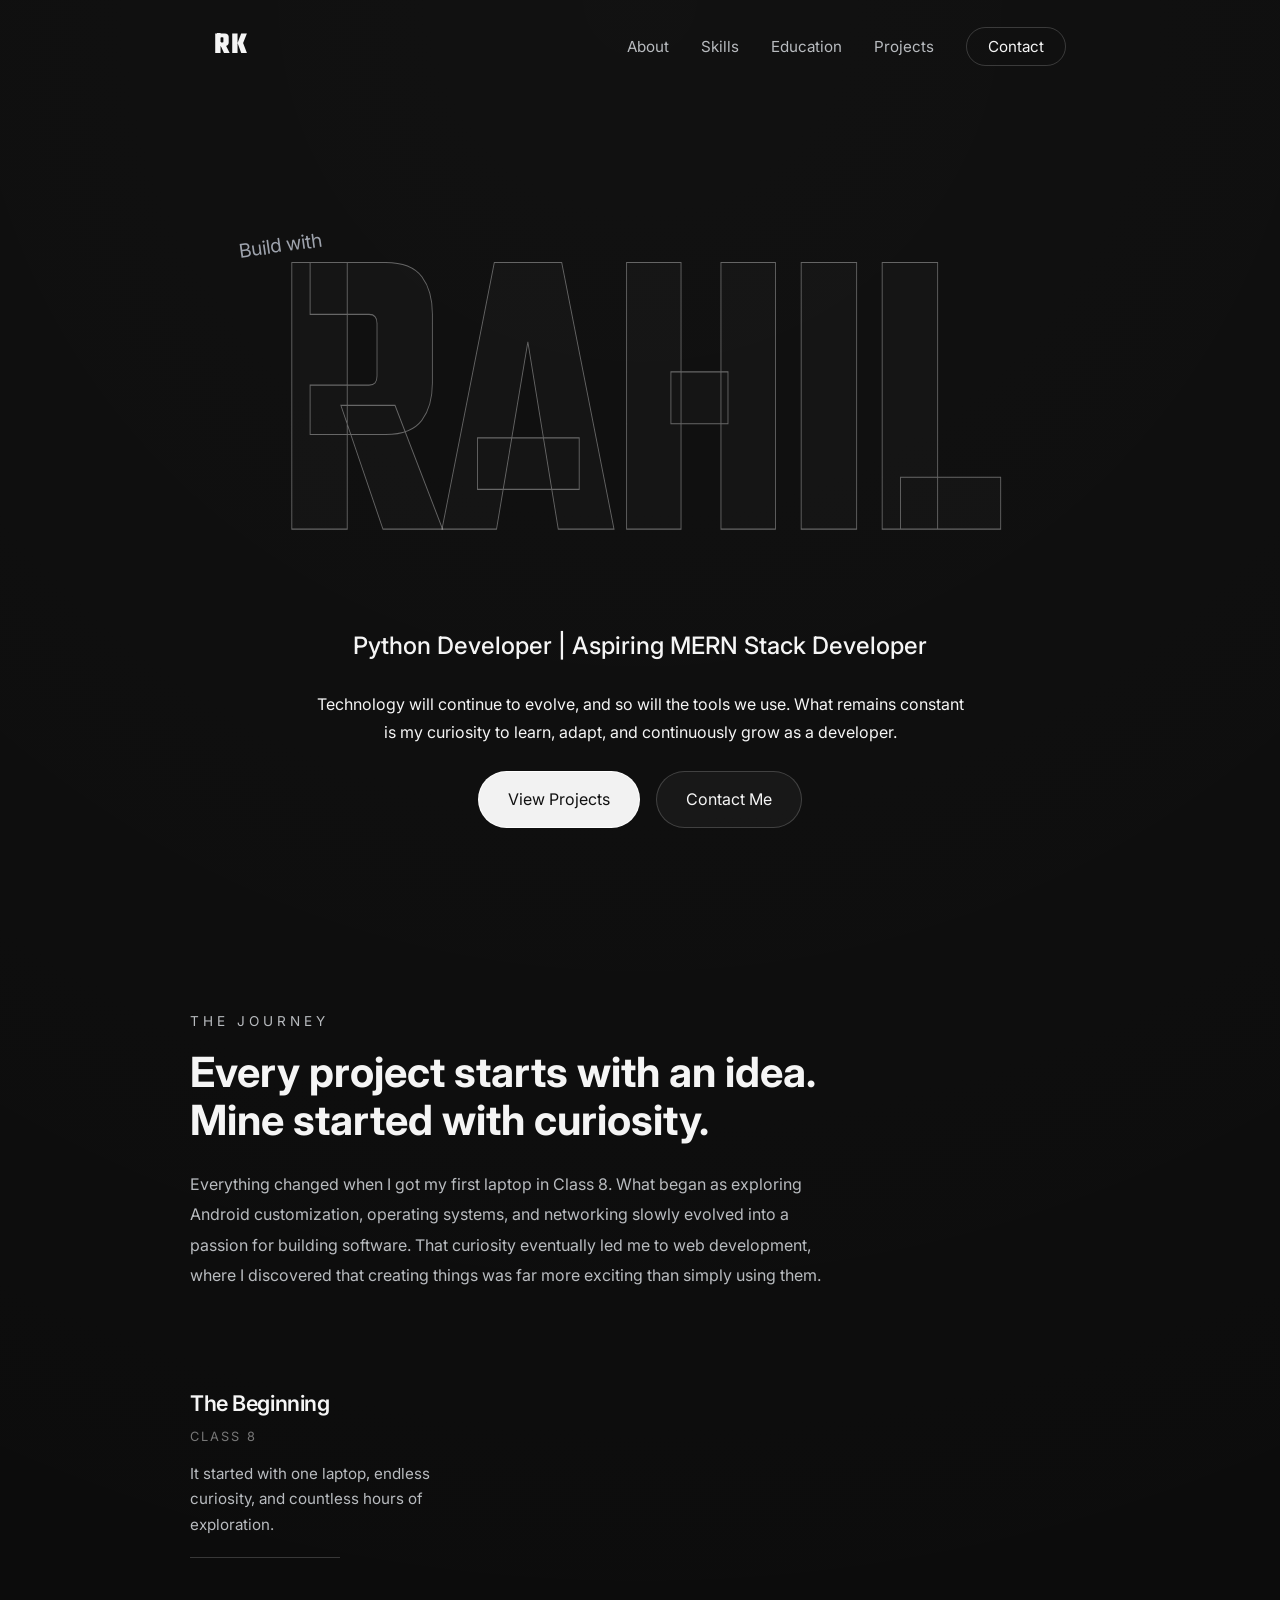
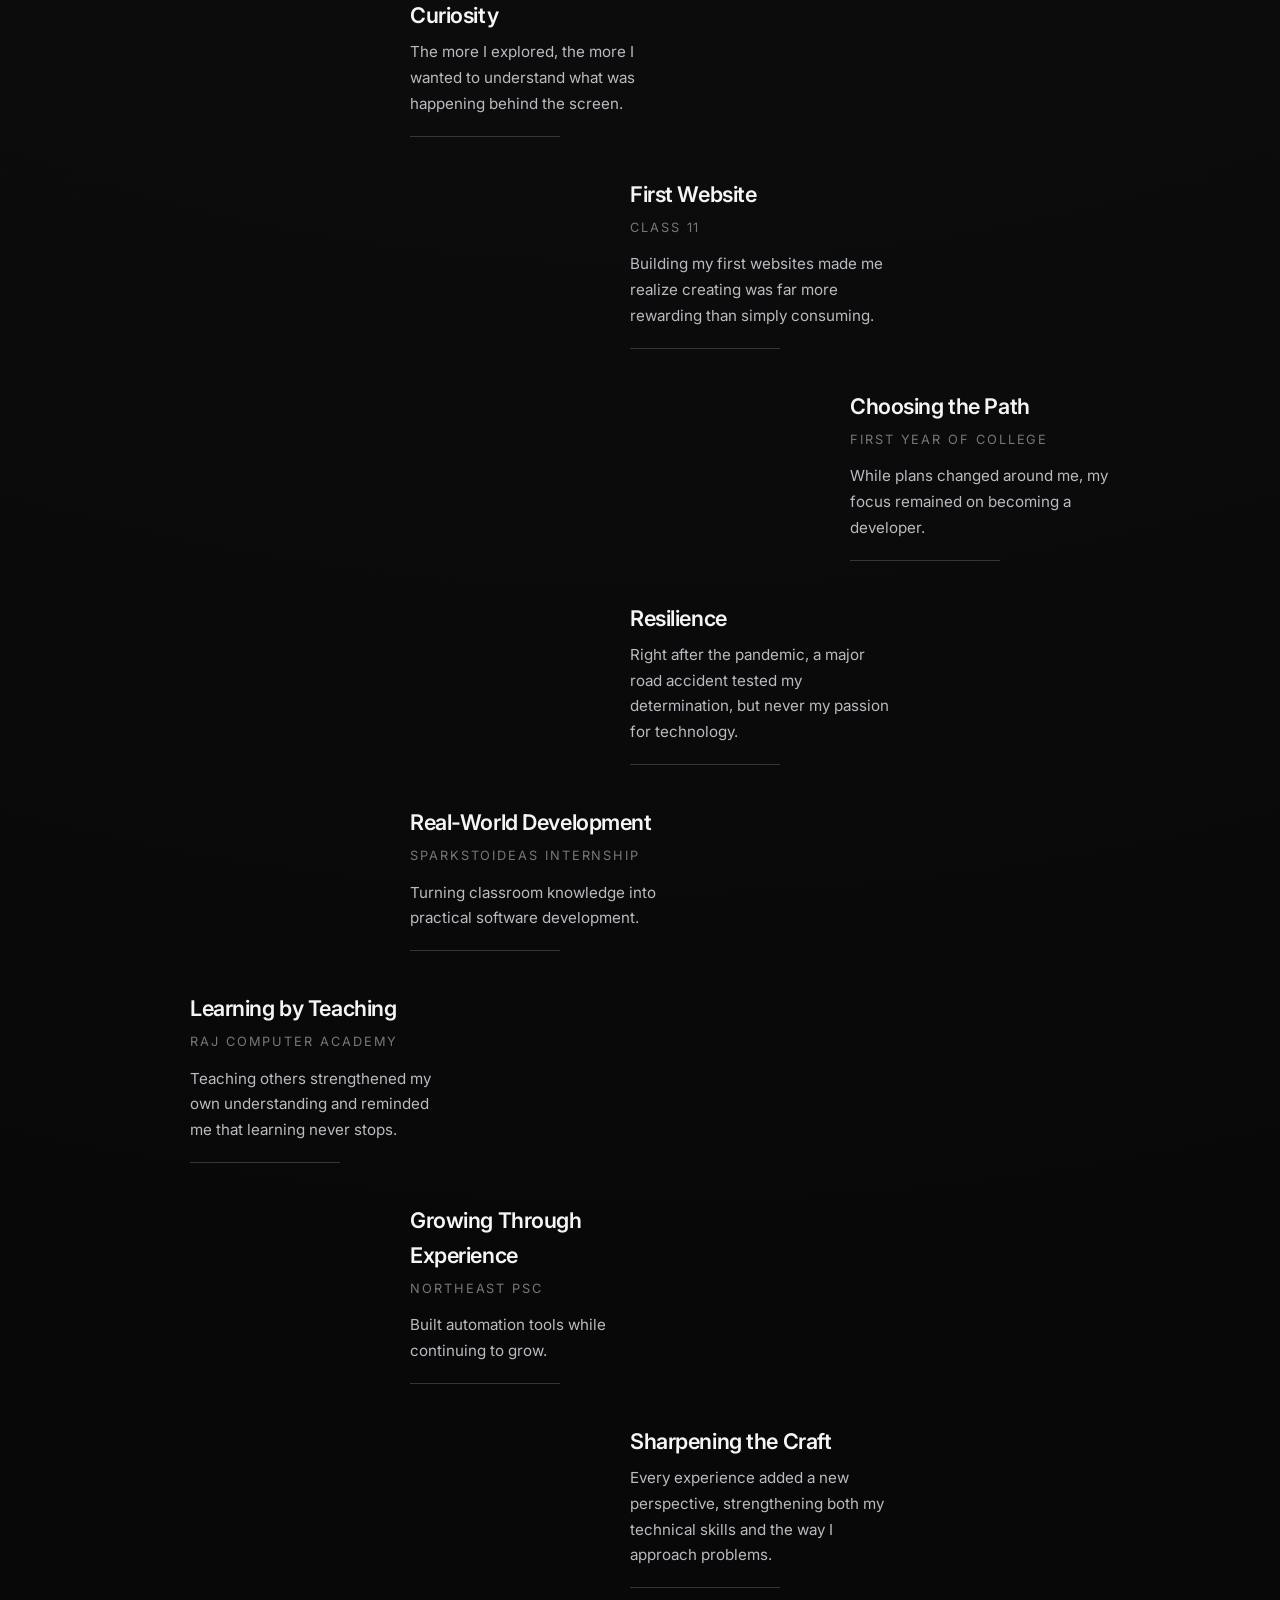
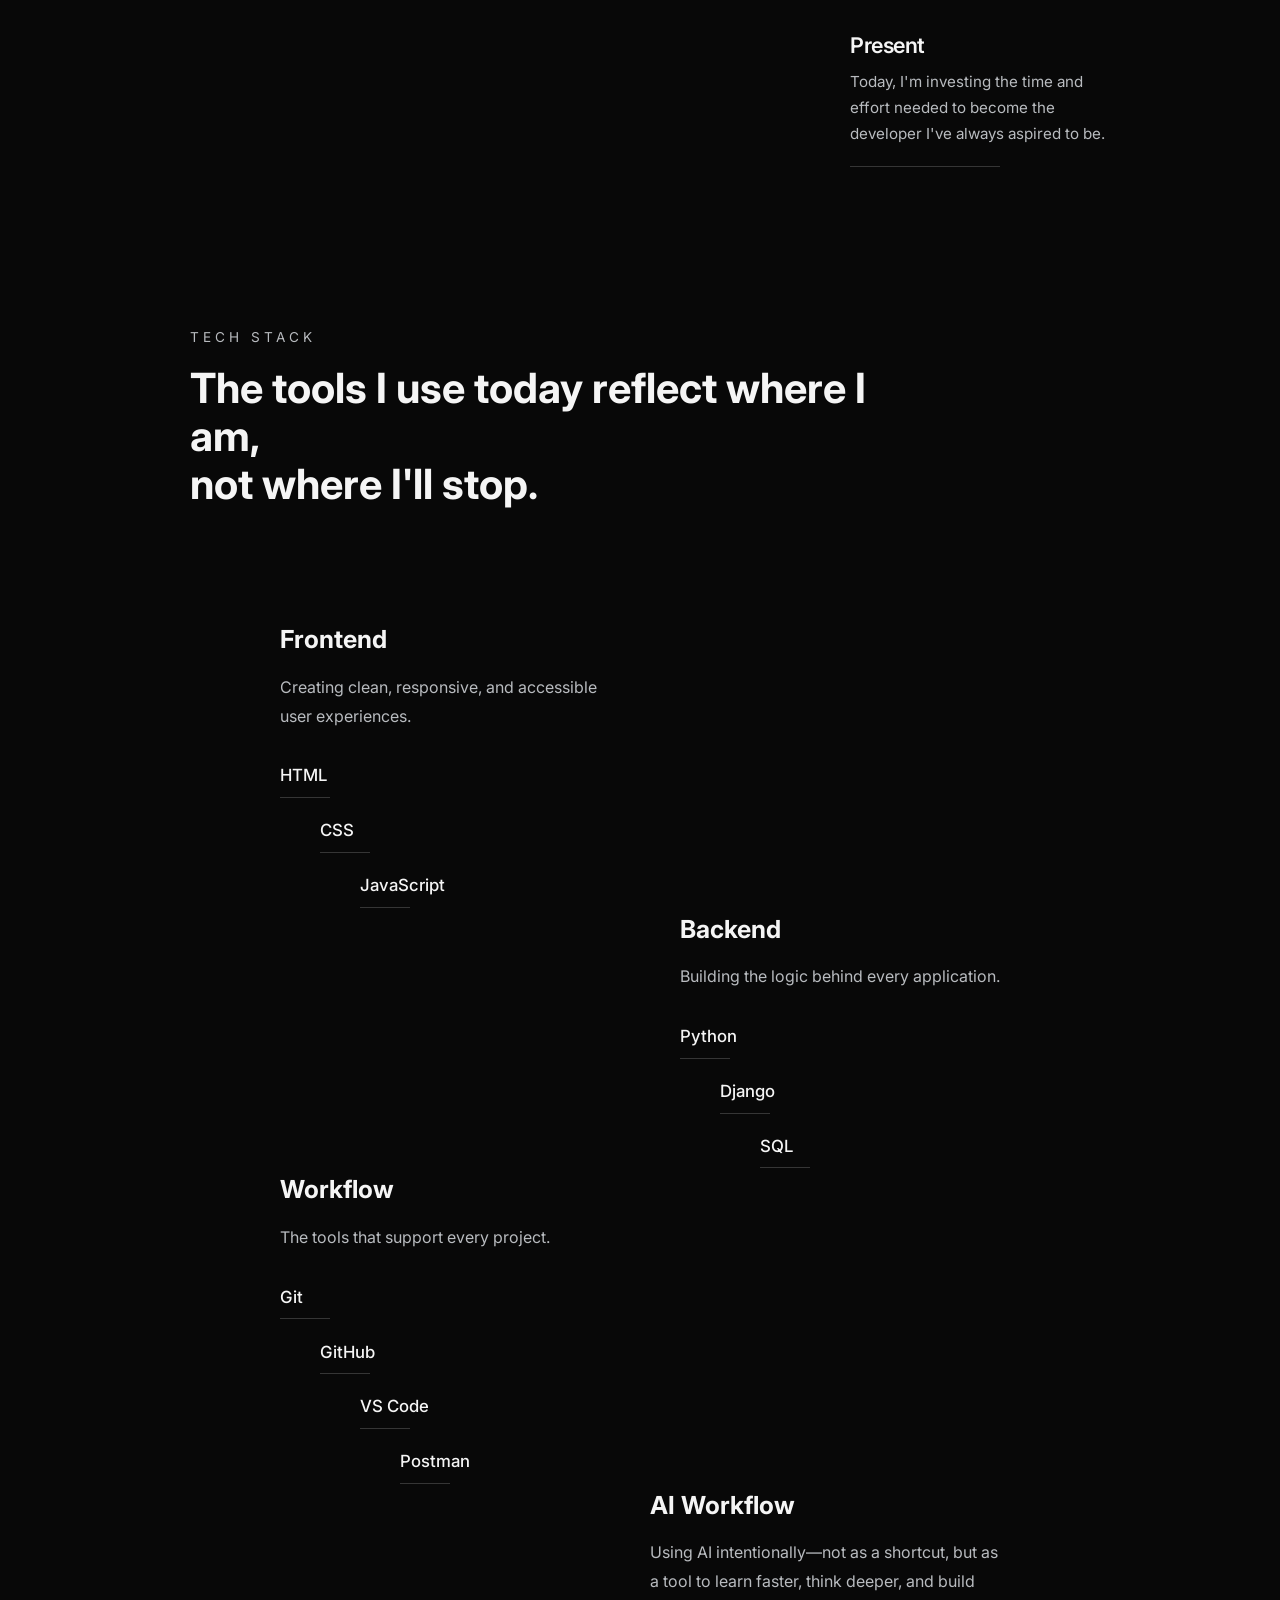
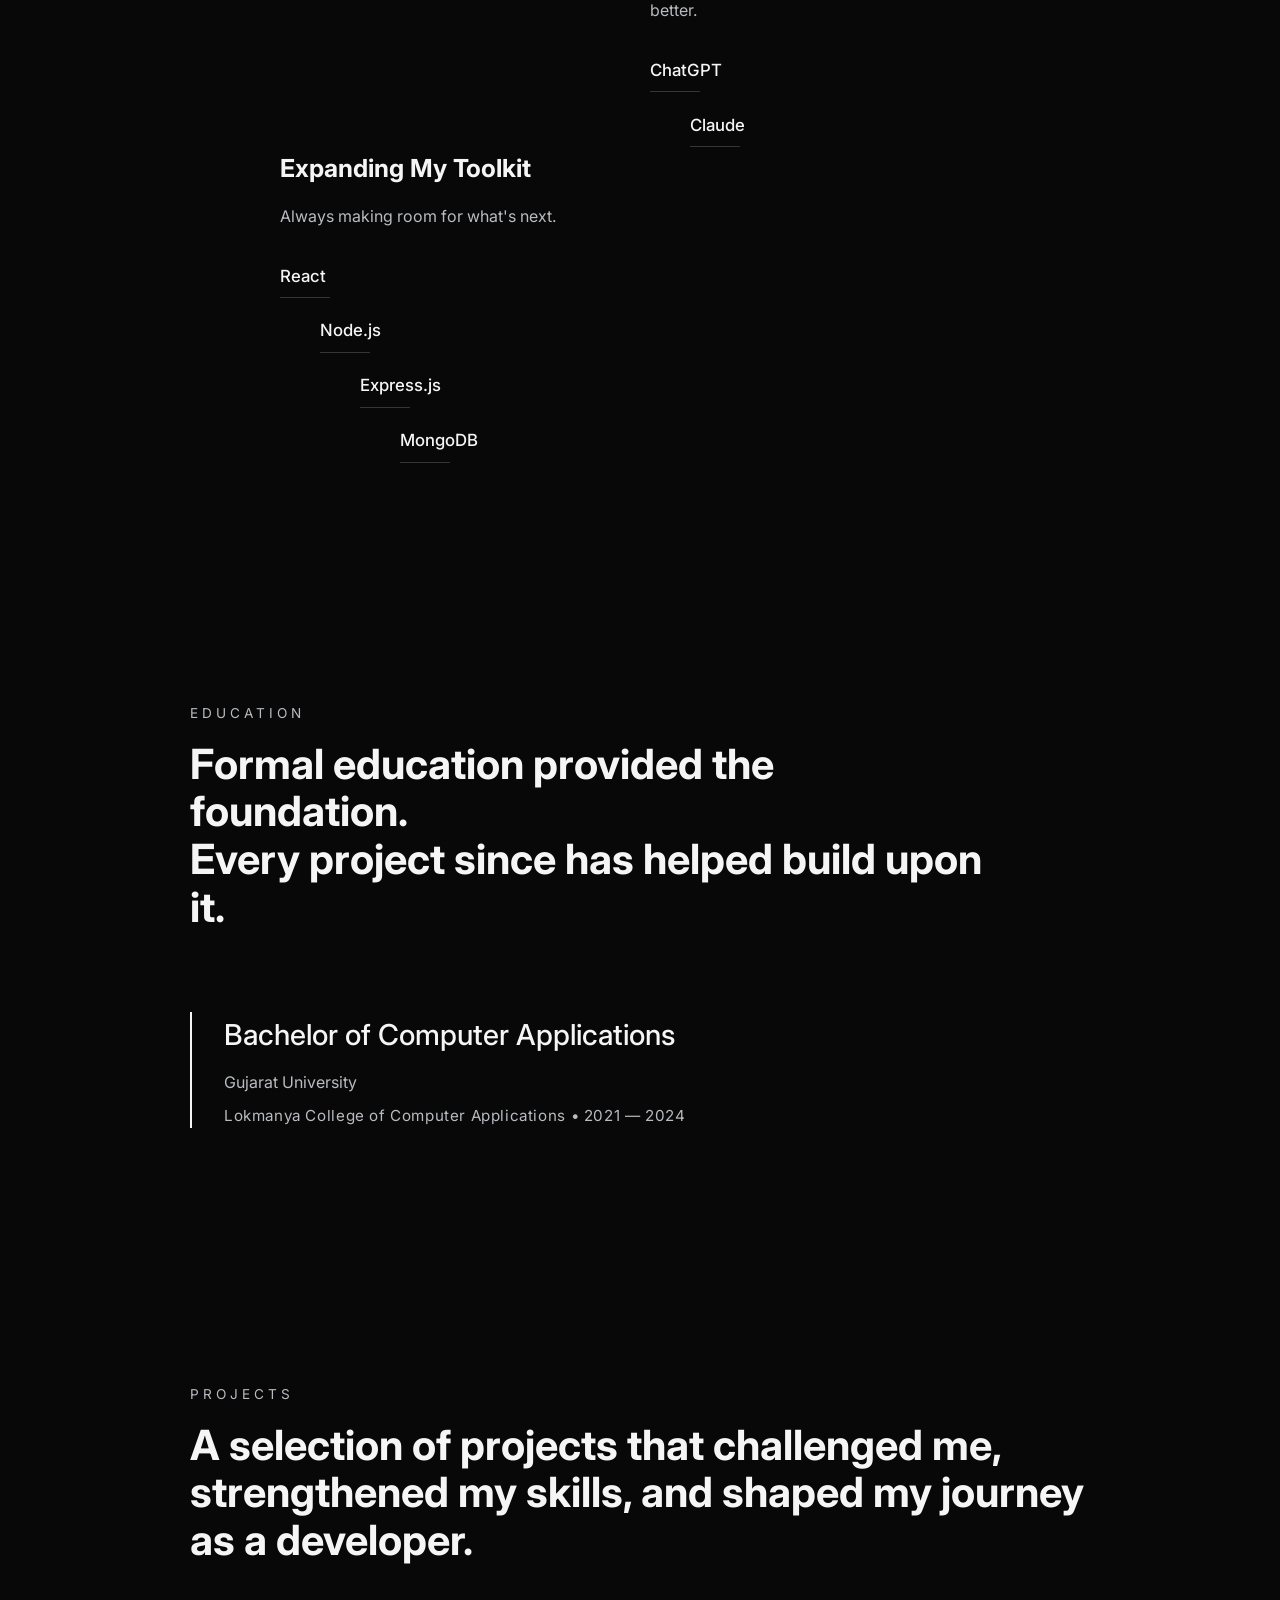
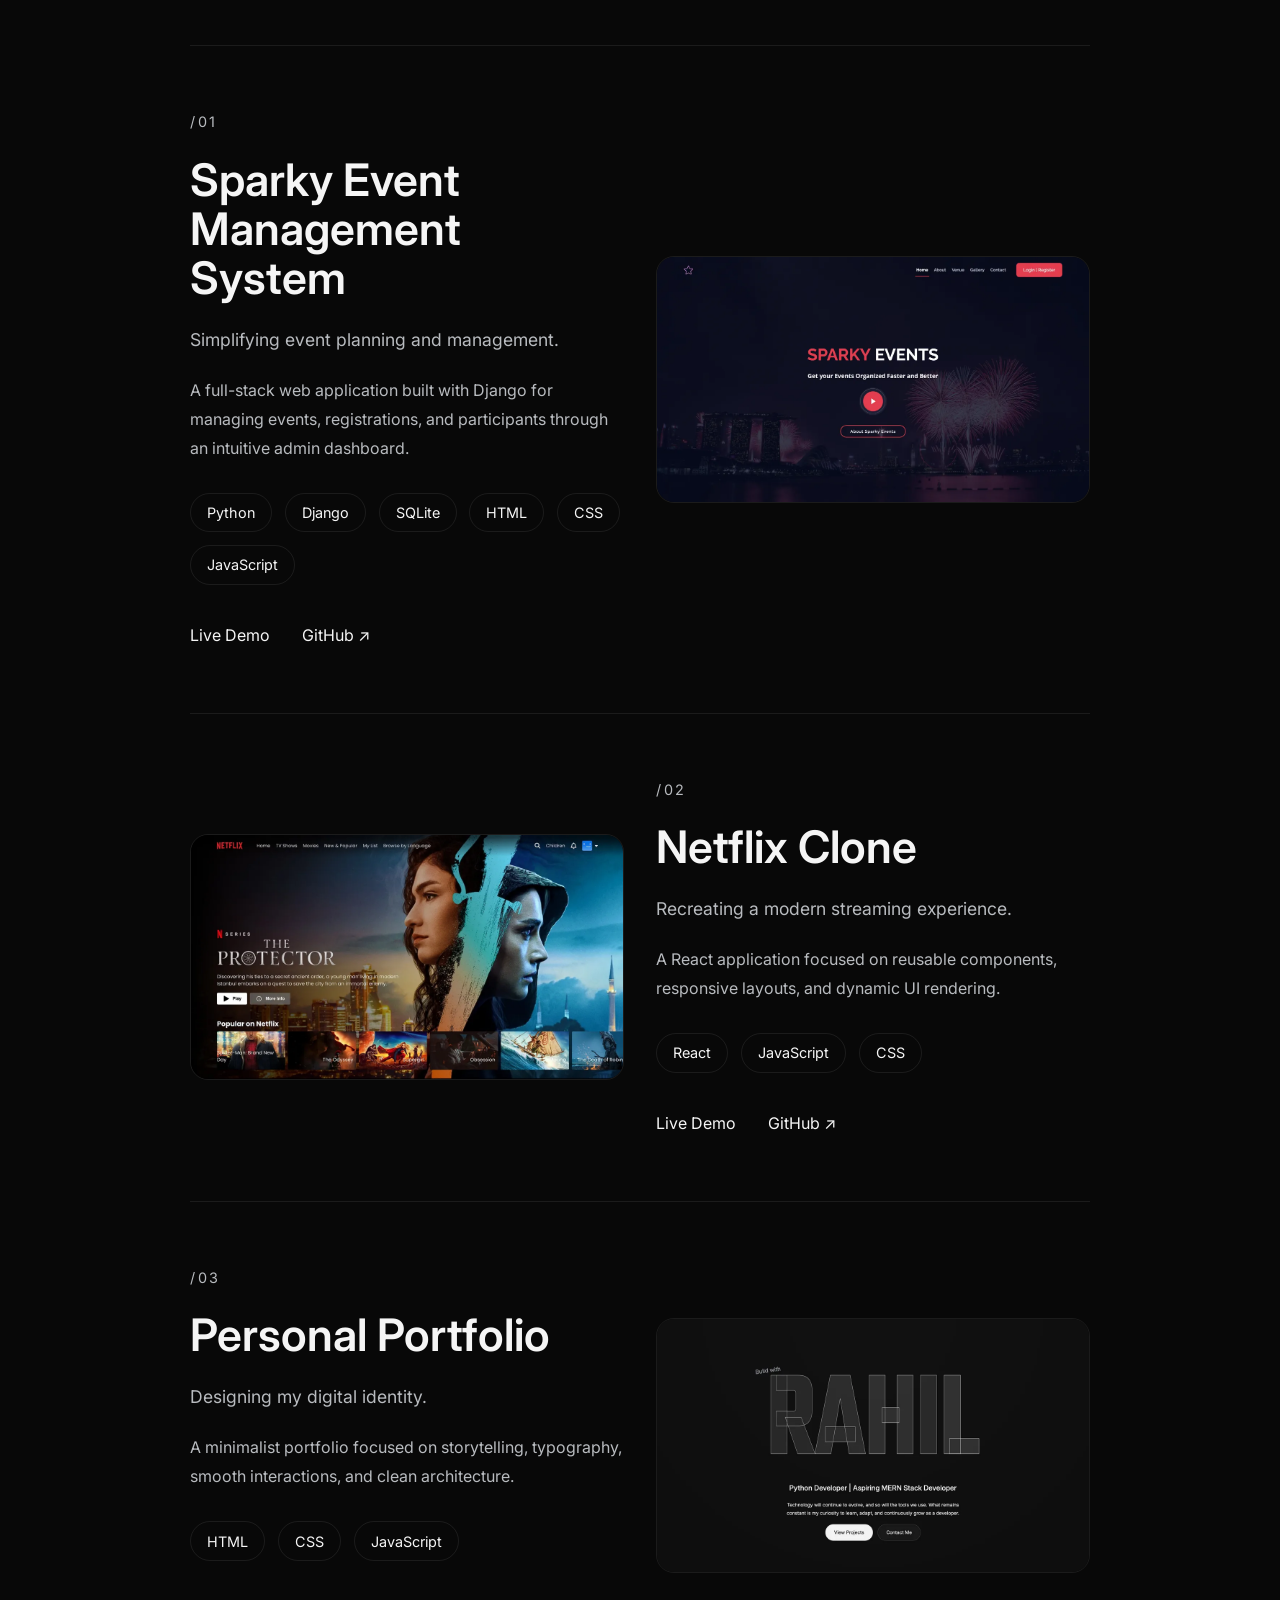
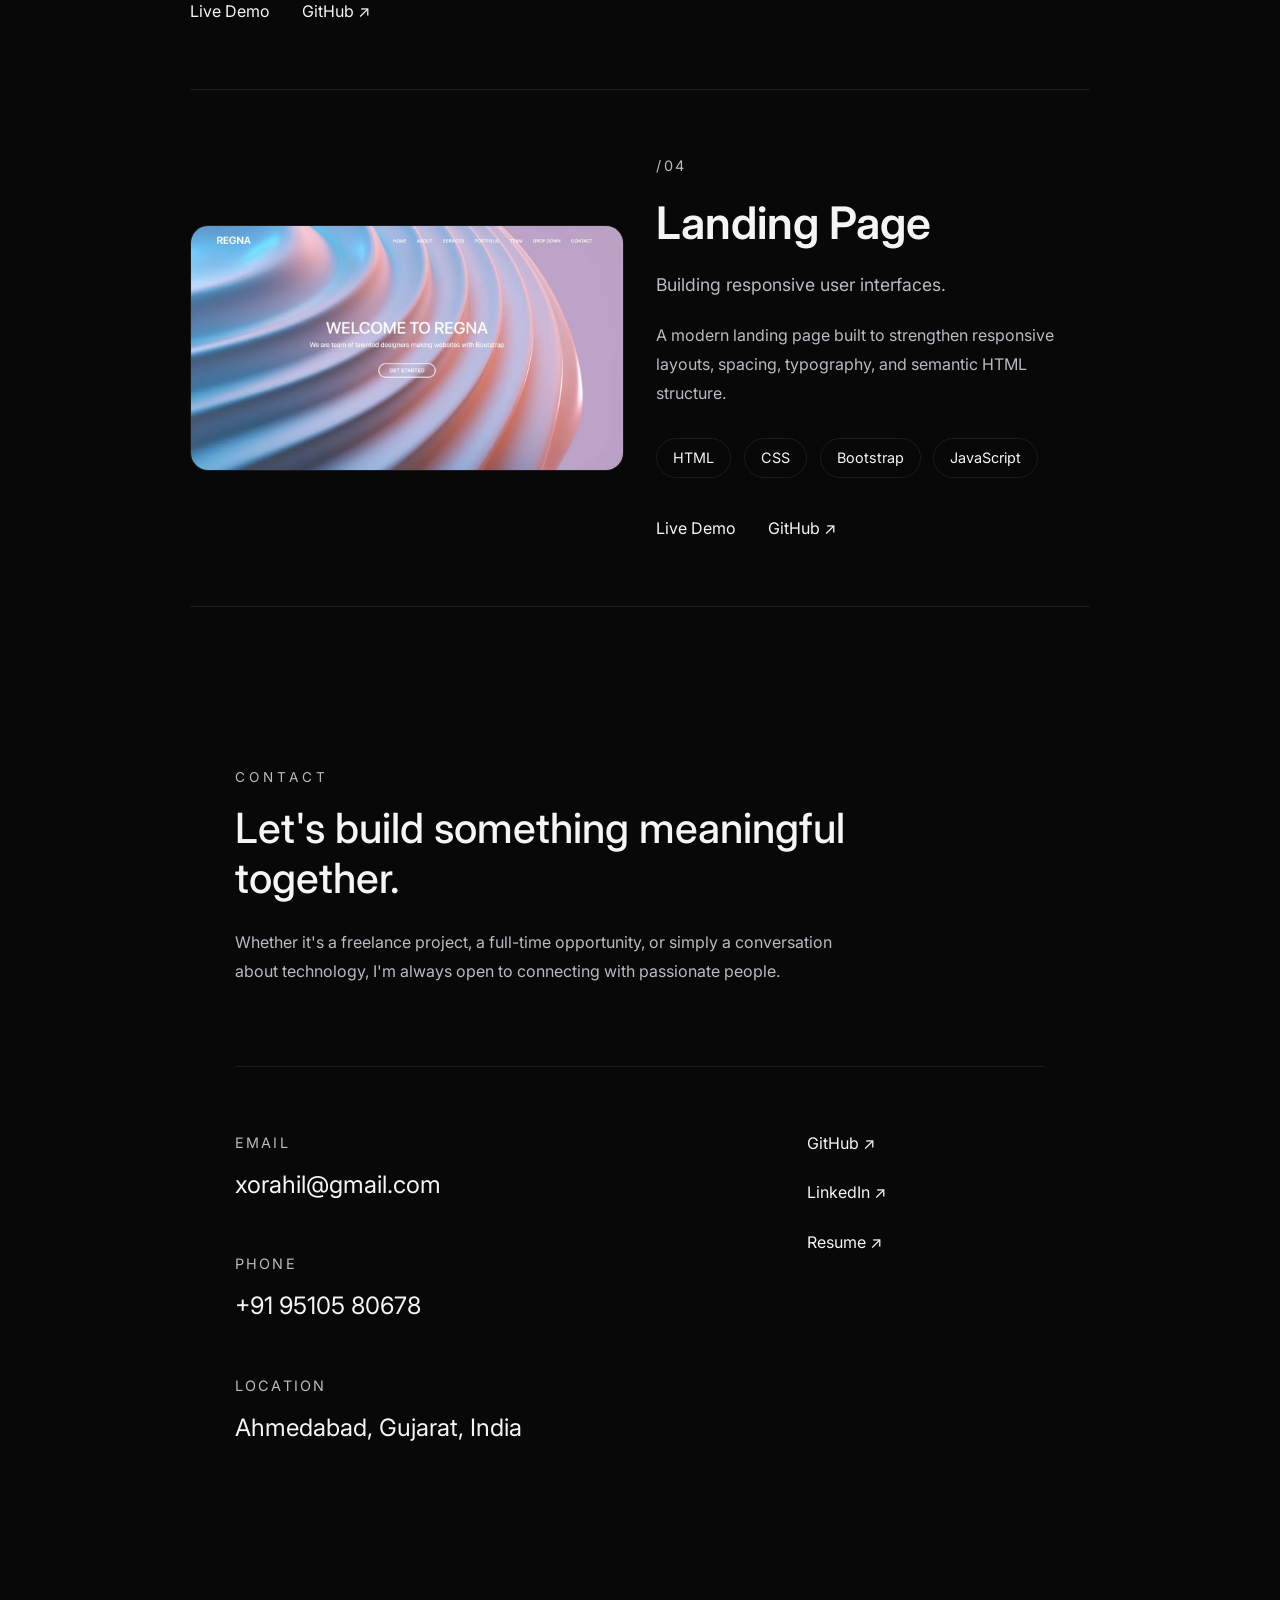
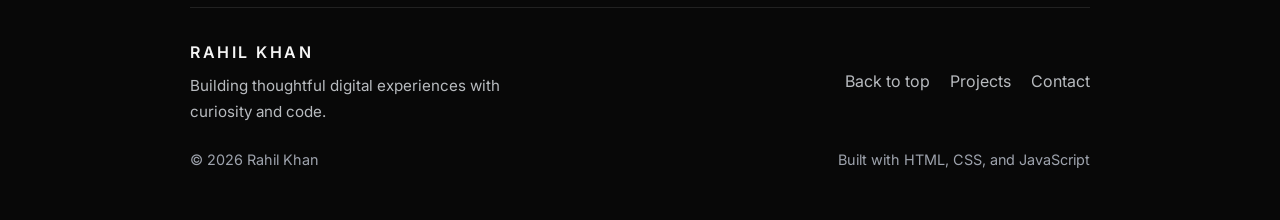
==== commit 1258d5d6: "Fix responsiveness, images, nav, and scroll offset" ====
--- a/index.html
+++ b/index.html
@@ -3,34 +3,80 @@
   <head>
     <meta charset="UTF-8" />
     <meta name="viewport" content="width=device-width, initial-scale=1.0" />
-    <title>Rahil's Portfolio</title>
+    <title>Rahil Khan | Python Developer & Aspiring MERN Stack Developer</title>
+    <meta
+      name="description"
+      content="Portfolio of Rahil Khan — Python/Django developer from Ahmedabad, India, building toward the MERN stack. Explore projects, skills, and ways to connect."
+    />
+    <meta name="author" content="Rahil Khan" />
+    <meta name="theme-color" content="#080808" />
+
+    <!-- Open Graph / social preview -->
+    <meta property="og:type" content="website" />
+    <meta property="og:title" content="Rahil Khan | Python Developer" />
+    <meta
+      property="og:description"
+      content="Portfolio of Rahil Khan — Python/Django developer building toward the MERN stack. Explore projects, skills, and ways to connect."
+    />
+    <meta property="og:image" content="assets/images/portfolio.webp" />
+    <meta property="og:url" content="https://xorahil.github.io/portfolio-v1/" />
+
+    <!-- Twitter card -->
+    <meta name="twitter:card" content="summary_large_image" />
+    <meta name="twitter:title" content="Rahil Khan | Python Developer" />
+    <meta
+      name="twitter:description"
+      content="Portfolio of Rahil Khan — Python/Django developer building toward the MERN stack."
+    />
+    <meta name="twitter:image" content="assets/images/portfolio.webp" />
+
+    <!-- Favicon -->
+    <link rel="icon" type="image/svg+xml" href="assets/images/favicon.svg" />
 
     <!-- Google font CDN -->
     <link rel="preconnect" href="https://fonts.googleapis.com" />
     <link rel="preconnect" href="https://fonts.gstatic.com" crossorigin />
     <link
-      href="https://fonts.googleapis.com/css2?family=Inter:ital,opsz,wght@0,14..32,100..900;1,14..32,100..900&display=swap"
-      rel="stylesheet"
-    />
-
-    <!-- additional fonts cdns -->
-    <link rel="preconnect" href="https://fonts.googleapis.com" />
-    <link rel="preconnect" href="https://fonts.gstatic.com" crossorigin />
-    <link
-      href="https://fonts.googleapis.com/css2?family=Teko:wght@300..700&display=swap"
+      href="https://fonts.googleapis.com/css2?family=Inter:ital,opsz,wght@0,14..32,100..900;1,14..32,100..900&family=Teko:wght@300..700&display=swap"
       rel="stylesheet"
     />
 
     <link rel="stylesheet" href="assets/css/styles.css" />
   </head>
   <body>
+    <!-- Skip link for accessibility -->
+    <a class="skip-link" href="#main-content">Skip to content</a>
+
     <!-- Header section start -->
     <header>
-      <nav></nav>
+      <nav>
+        <a href="#hero" class="nav-brand">RK</a>
+
+        <button
+          class="nav-toggle"
+          id="navToggle"
+          aria-label="Toggle navigation menu"
+          aria-expanded="false"
+          aria-controls="navMenu"
+        >
+          <span></span>
+          <span></span>
+          <span></span>
+        </button>
+
+        <ul class="nav-menu" id="navMenu">
+          <li><a href="#about">About</a></li>
+          <li><a href="#skills">Skills</a></li>
+          <li><a href="#education">Education</a></li>
+          <li><a href="#projects">Projects</a></li>
+          <li><a href="#contact" class="nav-cta">Contact</a></li>
+        </ul>
+      </nav>
     </header>
     <!-- Header section end -->
+
     <!-- Main content start -->
-    <main>
+    <main id="main-content">
       <!-- Hero section start -->
       <section id="hero">
         <div class="hero-title">
@@ -42,8 +88,10 @@
         </div>
         <!-- <img
           class="hero-image"
-          src="portrait.png"
+          src="assets/images/portrait.webp"
           alt="Portrait of Rahil Khan"
+          width="330"
+          height="440"
         /> -->
         <div class="hero-content">
           <h2 class="hero-subtitle">
@@ -120,8 +168,8 @@
           <div class="timeline-item right">
             <h3>Resilience</h3>
             <p>
-              Right after the pandemic, A major road accident tested my
-              determination, but never my passion for tech-itemnology.
+              Right after the pandemic, a major road accident tested my
+              determination, but never my passion for technology.
             </p>
           </div>
 
@@ -152,7 +200,7 @@
             <h3>Sharpening the Craft</h3>
             <p>
               Every experience added a new perspective, strengthening both my
-              tech-itemnical skills and the way I approach problems.
+              technical skills and the way I approach problems.
             </p>
           </div>
 
@@ -271,11 +319,6 @@
       <!-- Education section end -->
 
       <!-- Projects section start -->
-
-      <!-- ==========================================
-                PROJECTS
-========================================== -->
-
       <section id="projects">
         <div class="projects-intro">
           <p class="section-label">PROJECTS</p>
@@ -286,15 +329,15 @@
           </h2>
         </div>
 
-        <!-- ==========================================
-                    PROJECT
-    ========================================== -->
-
+        <!-- PROJECT 01 -->
         <article class="project">
           <div class="project-preview">
             <img
-              src="./assets/images/event-management.png"
-              alt="Event Management System"
+              src="./assets/images/event-management.webp"
+              alt="Sparky Event Management System dashboard"
+              width="1200"
+              height="679"
+              loading="lazy"
             />
           </div>
 
@@ -323,22 +366,25 @@
             </ul>
 
             <div class="project-links">
-              <a href="https://sparkyevents.onrender.com" target="_blank"> Live Demo </a>
-
-              <a href="https://sparkyevents.onrender.com" target="_blank"> GitHub ↗ </a>
+              <a href="https://sparkyevents.onrender.com" target="_blank" rel="noopener">
+                Live Demo
+              </a>
+              <a href="https://github.com/xoRahiL/SparkyEvents" target="_blank" rel="noopener">
+                GitHub ↗
+              </a>
             </div>
           </div>
         </article>
 
-        <!-- ==========================================
-                    PROJECT
-    ========================================== -->
-
+        <!-- PROJECT 02 -->
         <article class="project">
           <div class="project-preview">
             <img
-              src="./assets/images/netflixclone-project.jpeg"
-              alt="Netflix Clone"
+              src="./assets/images/netflixclone-project.webp"
+              alt="Netflix Clone UI screenshot"
+              width="1200"
+              height="678"
+              loading="lazy"
             />
           </div>
 
@@ -363,20 +409,24 @@
             </ul>
 
             <div class="project-links">
-              <a href="#" target="_blank"> Live Demo </a>
-
-              <a href="https://github.com/xoRahiL/netflix-clone"> GitHub ↗ </a>
+              <a href="#" target="_blank" rel="noopener">Live Demo</a>
+              <a href="https://github.com/xoRahiL/netflix-clone" target="_blank" rel="noopener">
+                GitHub ↗
+              </a>
             </div>
           </div>
         </article>
 
-        <!-- ==========================================
-                    PROJECT
-    ========================================== -->
-
+        <!-- PROJECT 03 -->
         <article class="project">
           <div class="project-preview">
-            <img src="./assets/images/portfolio.png" alt="Portfolio" />
+            <img
+              src="./assets/images/portfolio.webp"
+              alt="Personal Portfolio site screenshot"
+              width="1200"
+              height="702"
+              loading="lazy"
+            />
           </div>
 
           <div class="project-content">
@@ -398,22 +448,26 @@
             </ul>
 
             <div class="project-links">
-              <a href="https://xorahil.github.io/portfolio-v1/" target="_blank">
+              <a href="https://xorahil.github.io/portfolio-v1/" target="_blank" rel="noopener">
                 Live Demo
               </a>
-
-              <a href="https://github.com/xoRahiL/portfolio-v1"> GitHub ↗ </a>
+              <a href="https://github.com/xoRahiL/portfolio-v1" target="_blank" rel="noopener">
+                GitHub ↗
+              </a>
             </div>
           </div>
         </article>
 
-        <!-- ==========================================
-                    PROJECT
-    ========================================== -->
-
+        <!-- PROJECT 04 -->
         <article class="project">
           <div class="project-preview">
-            <img src="./assets/images/regna-boostrap.png" alt="Landing Page" />
+            <img
+              src="./assets/images/regna-boostrap.webp"
+              alt="Regna landing page screenshot"
+              width="1200"
+              height="678"
+              loading="lazy"
+            />
           </div>
 
           <div class="project-content">
@@ -436,31 +490,19 @@
             </ul>
 
             <div class="project-links">
-              <a
-                href="https://xorahil.github.io/RegnaBootstrap/"
-                target="_blank"
-              >
+              <a href="https://xorahil.github.io/RegnaBootstrap/" target="_blank" rel="noopener">
                 Live Demo
               </a>
-
-              <a
-                href="https://github.com/xoRahiL/RegnaBootstrap"
-                target="_blank"
-              >
+              <a href="https://github.com/xoRahiL/RegnaBootstrap" target="_blank" rel="noopener">
                 GitHub ↗
               </a>
             </div>
           </div>
         </article>
       </section>
-
       <!-- Projects section end -->
 
       <!-- Contact section start -->
-      <!-- ==========================================
-                CONTACT
-========================================== -->
-
       <section id="contact">
         <div class="contact-intro">
           <p class="section-label">CONTACT</p>
@@ -495,15 +537,18 @@
           </div>
 
           <div class="contact-socials">
-            <a href="https://github.com/xoRahiL" target="_blank"> GitHub ↗ </a>
-            <a href="" target="_blank"> LinkedIn ↗ </a>
-            <a href="" target="_blank"> Resume ↗ </a>
+            <a href="https://github.com/xoRahiL" target="_blank" rel="noopener">GitHub ↗</a>
+            <!-- TODO: replace with your real LinkedIn URL -->
+            <a href="#" target="_blank" rel="noopener">LinkedIn ↗</a>
+            <!-- TODO: replace with a link to your resume PDF -->
+            <a href="#" target="_blank" rel="noopener">Resume ↗</a>
           </div>
         </div>
       </section>
       <!-- Contact section end -->
     </main>
     <!-- Main content end -->
+
     <!-- Footer section start -->
     <footer>
       <div class="footer-content">
@@ -526,71 +571,6 @@
     </footer>
     <!-- Footer section end -->
 
-    <script>
-      const observer = new IntersectionObserver(
-        (entries) => {
-          entries.forEach((entry) => {
-            if (entry.isIntersecting) {
-              entry.target.classList.add("show");
-            }
-          });
-        },
-        {
-          threshold: 0.2,
-        },
-      );
-      const heroTitle = document.querySelector(".hero-title");
-      const heroImage = document.querySelector(".hero-image");
-      const heroContent = document.querySelector(".hero-content");
-
-      const revealHero = () => {
-        heroTitle?.classList.add("show");
-        heroImage?.classList.add("show");
-        heroContent?.classList.add("show");
-      };
-
-      const easeInOutQuad = (t) => (t < 0.5 ? 2 * t * t : -1 + (4 - 2 * t) * t);
-
-      const smoothScroll = (target, duration = 900) => {
-        const targetEl = document.querySelector(target);
-        if (!targetEl) return;
-
-        const start = window.scrollY;
-        const end = targetEl.getBoundingClientRect().top + start;
-        const startTime = performance.now();
-
-        const scrollStep = (currentTime) => {
-          const elapsed = currentTime - startTime;
-          const progress = Math.min(elapsed / duration, 1);
-          const eased = easeInOutQuad(progress);
-          window.scrollTo(0, start + (end - start) * eased);
-
-          if (progress < 1) {
-            requestAnimationFrame(scrollStep);
-          }
-        };
-
-        requestAnimationFrame(scrollStep);
-      };
-
-      window.addEventListener("load", () => {
-        requestAnimationFrame(revealHero);
-      });
-
-      document.querySelectorAll(".hero-btns a[href^='#']").forEach((link) => {
-        link.addEventListener("click", (event) => {
-          event.preventDefault();
-          smoothScroll(link.getAttribute("href"));
-        });
-      });
-
-      document
-        .querySelectorAll(
-          ".about-story, .timeline-item, .skills-intro, .stack-item, #skills .tech-item, .education-intro, .education-card, .education-content, .projects-intro, .project, .contact-intro, .contact-content, .footer-content, .footer-meta, #contact h2, #contact > p",
-        )
-        .forEach((item) => {
-          observer.observe(item);
-        });
-    </script>
+    <script src="assets/js/script.js"></script>
   </body>
 </html>
--- a/assets/css/styles.css
+++ b/assets/css/styles.css
@@ -42,11 +42,14 @@
 
 html {
   scroll-behavior: smooth;
+  scroll-padding-top: 100px;
+  overflow-x: hidden;
 }
 
 body {
   font-family: var(--font-primary);
   line-height: 1.6;
+  overflow-x: hidden;
   background:
     radial-gradient(circle at top, rgba(255, 255, 255, 0.04), transparent 30%),
     var(--background-color);
@@ -63,6 +66,29 @@
   list-style: none;
 }
 
+img {
+  max-width: 100%;
+  height: auto;
+  display: block;
+}
+
+.skip-link {
+  position: absolute;
+  top: -100px;
+  left: 1rem;
+  z-index: 1000;
+  padding: 0.75rem 1.25rem;
+  background: var(--text-color);
+  color: #111;
+  border-radius: 8px;
+  font-weight: 600;
+  transition: top 0.2s ease;
+}
+
+.skip-link:focus {
+  top: 1rem;
+}
+
 /* ==================================================
    4. TYPOGRAPHY
 ================================================== */
@@ -85,13 +111,160 @@
    6. HEADER
 ================================================== */
 
-/* Nothing yet */
+header {
+  position: sticky;
+  top: 0;
+  z-index: 100;
+  padding: 0.5rem 0;
+  background: transparent;
+  border-bottom: 1px solid transparent;
+  backdrop-filter: blur(0px);
+  transition:
+    background 0.3s ease,
+    border-color 0.3s ease,
+    backdrop-filter 0.3s ease;
+}
+
+header.scrolled {
+  background: rgba(8, 8, 8, 0.75);
+  border-bottom: 1px solid rgba(255, 255, 255, 0.08);
+  backdrop-filter: blur(10px);
+}
 
 /* ==================================================
    7. NAVIGATION
 ================================================== */
 
-/* Nothing yet */
+nav {
+  max-width: var(--container-width);
+  margin: 0 auto;
+  padding: 0.9rem 1.5rem;
+  display: flex;
+  align-items: center;
+  justify-content: space-between;
+}
+
+.nav-brand {
+  font-family: "Teko", sans-serif;
+  font-size: 1.9rem;
+  font-weight: 700;
+  letter-spacing: 0.04em;
+  color: var(--text-color);
+}
+
+.nav-menu {
+  display: flex;
+  align-items: center;
+  gap: 2rem;
+}
+
+.nav-menu a {
+  font-size: 0.95rem;
+  color: var(--text-secondary);
+  transition: color 0.25s ease;
+  position: relative;
+}
+
+.nav-menu a::after {
+  content: "";
+  position: absolute;
+  left: 0;
+  bottom: -4px;
+  width: 0;
+  height: 1px;
+  background: currentColor;
+  transition: width 0.25s ease;
+}
+
+.nav-menu a:hover {
+  color: var(--text-color);
+}
+
+.nav-menu a:hover::after {
+  width: 100%;
+}
+
+.nav-menu .nav-cta {
+  padding: 0.55rem 1.3rem;
+  border: 1px solid var(--border-silver);
+  border-radius: 999px;
+  color: var(--text-color);
+}
+
+.nav-menu .nav-cta::after {
+  display: none;
+}
+
+.nav-menu .nav-cta:hover {
+  background: rgba(255, 255, 255, 0.08);
+}
+
+/* Hamburger toggle button, hidden on desktop */
+.nav-toggle {
+  display: none;
+  flex-direction: column;
+  justify-content: center;
+  gap: 5px;
+  width: 40px;
+  height: 40px;
+  background: transparent;
+  border: none;
+  cursor: pointer;
+  z-index: 110;
+}
+
+.nav-toggle span {
+  display: block;
+  width: 24px;
+  height: 2px;
+  background: var(--text-color);
+  transition:
+    transform 0.3s ease,
+    opacity 0.3s ease;
+}
+
+.nav-toggle.open span:nth-child(1) {
+  transform: translateY(7px) rotate(45deg);
+}
+
+.nav-toggle.open span:nth-child(2) {
+  opacity: 0;
+}
+
+.nav-toggle.open span:nth-child(3) {
+  transform: translateY(-7px) rotate(-45deg);
+}
+
+@media (max-width: 768px) {
+  .nav-toggle {
+    display: flex;
+  }
+
+  .nav-menu {
+    position: fixed;
+    top: 0;
+    right: 0;
+    height: 100vh;
+    width: min(75vw, 320px);
+    flex-direction: column;
+    justify-content: center;
+    align-items: flex-start;
+    gap: 2rem;
+    padding: 2rem;
+    background: var(--surface-color);
+    border-left: 1px solid rgba(255, 255, 255, 0.08);
+    transform: translateX(100%);
+    transition: transform 0.35s cubic-bezier(0.22, 1, 0.36, 1);
+  }
+
+  .nav-menu.open {
+    transform: translateX(0);
+  }
+
+  .nav-menu a {
+    font-size: 1.1rem;
+  }
+}
 
 /* ==================================================
    8. MAIN CONTENT
@@ -112,7 +285,8 @@
 /* ---------- Hero ---------- */
 
 #hero {
-  min-height: 100vh;
+  min-height: calc(100vh - 95px);
+  min-height: calc(100dvh - 95px);
   display: flex;
   flex-direction: column;
   justify-content: center;
@@ -179,6 +353,7 @@
 }
 .hero-image {
   width: clamp(220px, 28vw, 330px);
+  height: auto;
   position: absolute;
   top: 4.5rem;
   left: 45%;
@@ -286,6 +461,9 @@
     margin-top: -2rem;
     order: 2;
   }
+  .hero-image.show {
+    transform: none;
+  }
   .hero-content {
     margin-top: 2rem;
   }
@@ -446,6 +624,23 @@
     display:none;
 } */
 
+/* The fixed left-margin "stair steps" (up to 660px) overflow any
+   viewport under ~950px. Reset to a single stacked column on
+   tablets too, not just phones. */
+@media (max-width: 1024px) {
+  .left,
+  .center,
+  .right,
+  .far-right {
+    margin-left: 0;
+  }
+
+  .timeline-item {
+    width: 100%;
+    max-width: 420px;
+  }
+}
+
 /* ---------- Skills ---------- */
 
 /* section ul {
@@ -585,6 +780,35 @@
   background: rgba(255, 255, 255, 0.45);
 }
 
+@media (max-width: 640px) {
+  .skills-stack {
+    padding: 0 5%;
+    gap: 3rem;
+  }
+
+  #skills .stack-item {
+    max-width: 100%;
+  }
+
+  #skills .stack-item.left,
+  #skills .stack-item.right {
+    margin-left: 0;
+  }
+
+  #skills .tech-item-stair {
+    gap: 1rem;
+  }
+
+  /* Kill the stair-step indentation on narrow screens -
+     it was eating the already-tight column width */
+  #skills .tech-item:nth-child(1),
+  #skills .tech-item:nth-child(2),
+  #skills .tech-item:nth-child(3),
+  #skills .tech-item:nth-child(4) {
+    margin-left: 0;
+  }
+}
+
 /* ---------- Education ---------- */
 
 /*==========================
@@ -756,6 +980,7 @@
 
 .project-preview img {
   width: 100%;
+  height: auto;
   display: block;
 
   transition: 0.45s ease;
@@ -931,6 +1156,14 @@
 .contact-intro {
   max-width: 900px;
   margin-bottom: 5rem;
+}
+
+.section-heading {
+  font-size: clamp(1.8rem, 4vw, 2.6rem);
+  line-height: 1.2;
+  font-weight: 500;
+  max-width: 700px;
+  margin-top: 1rem;
 }
 
 .contact-text {
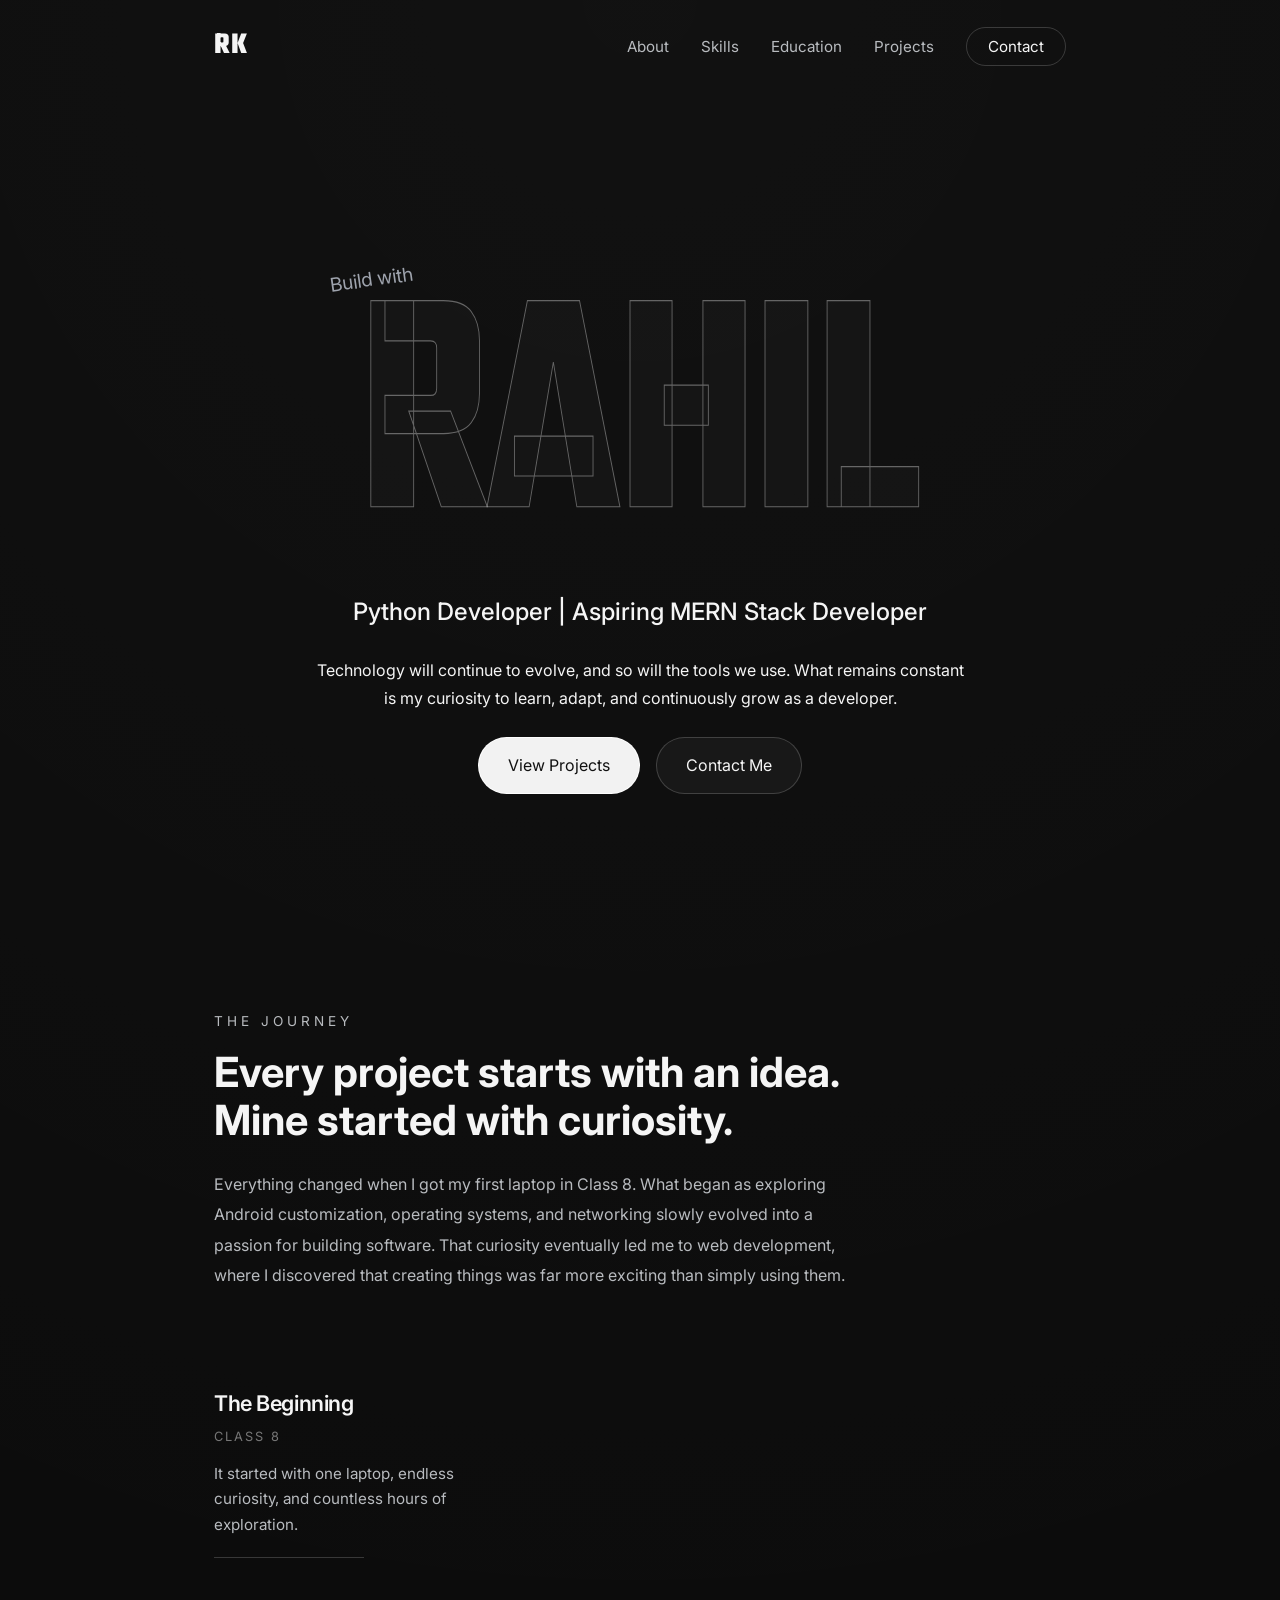
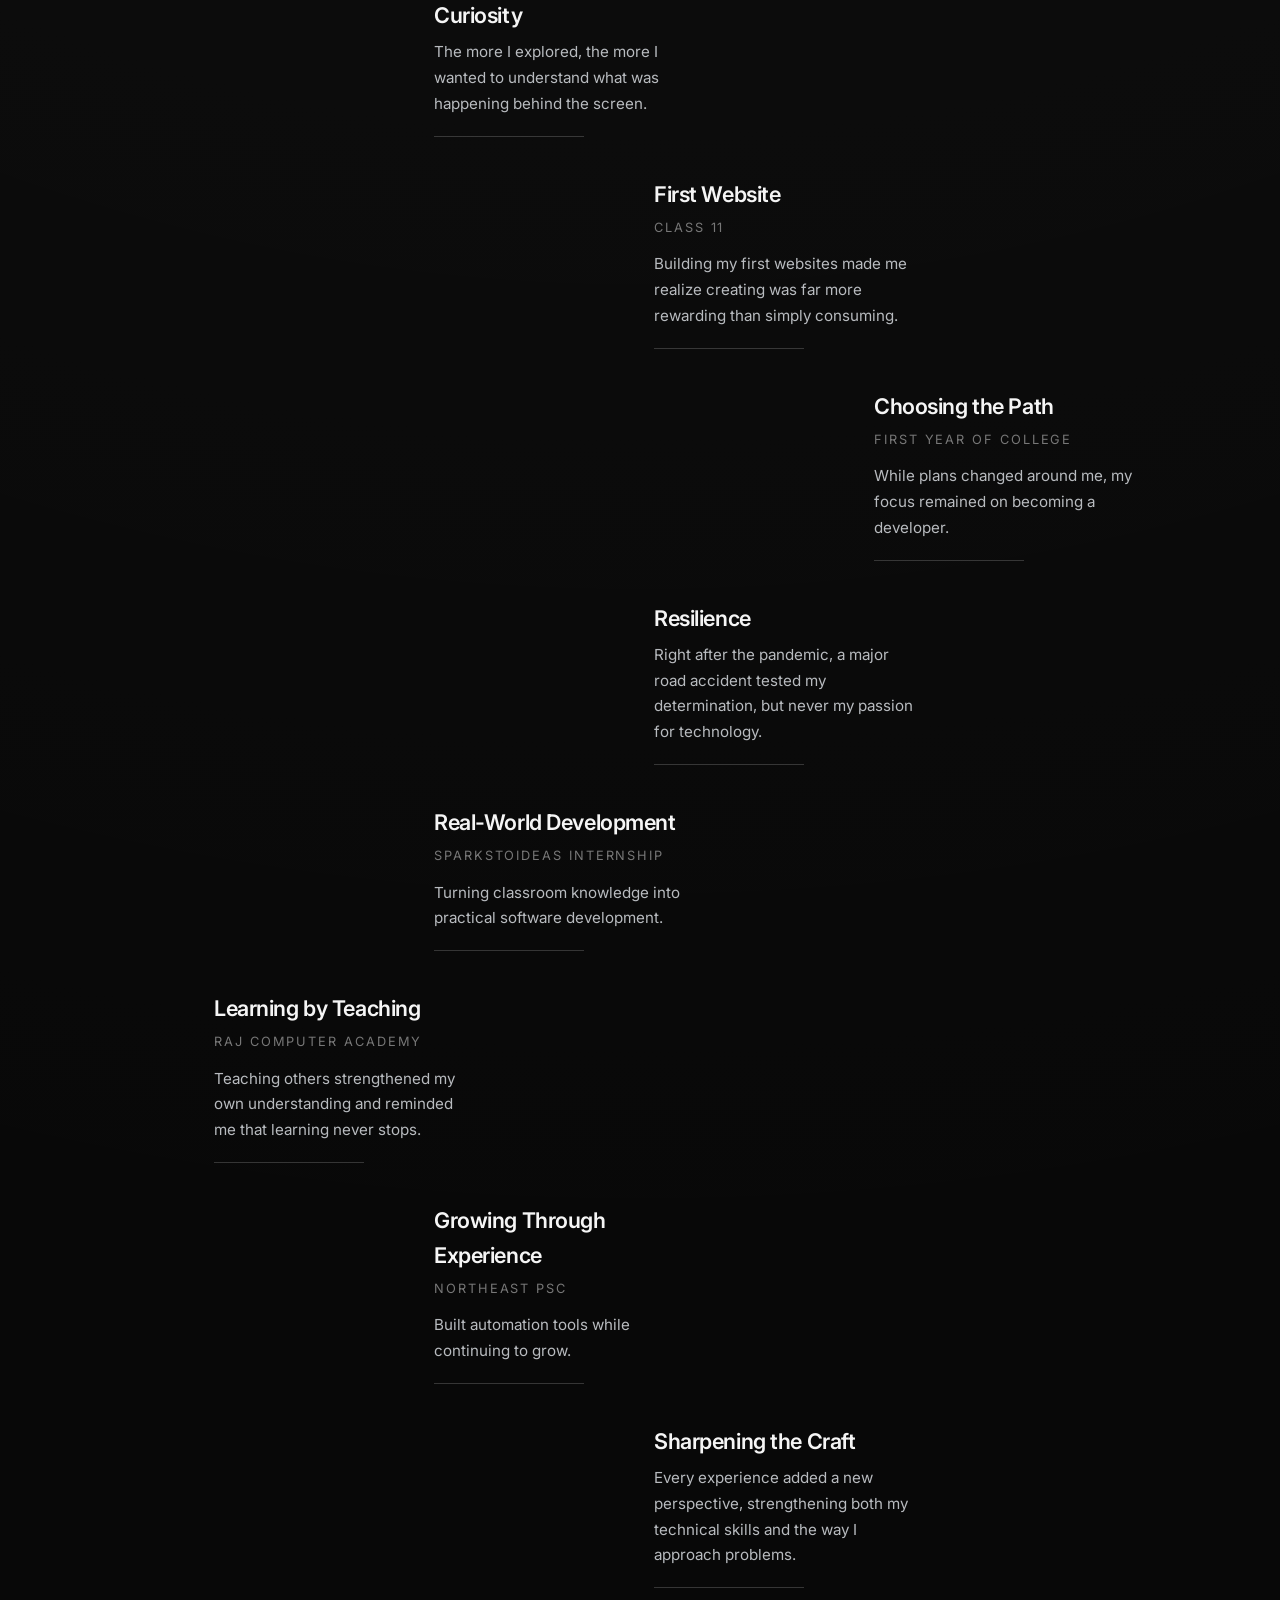
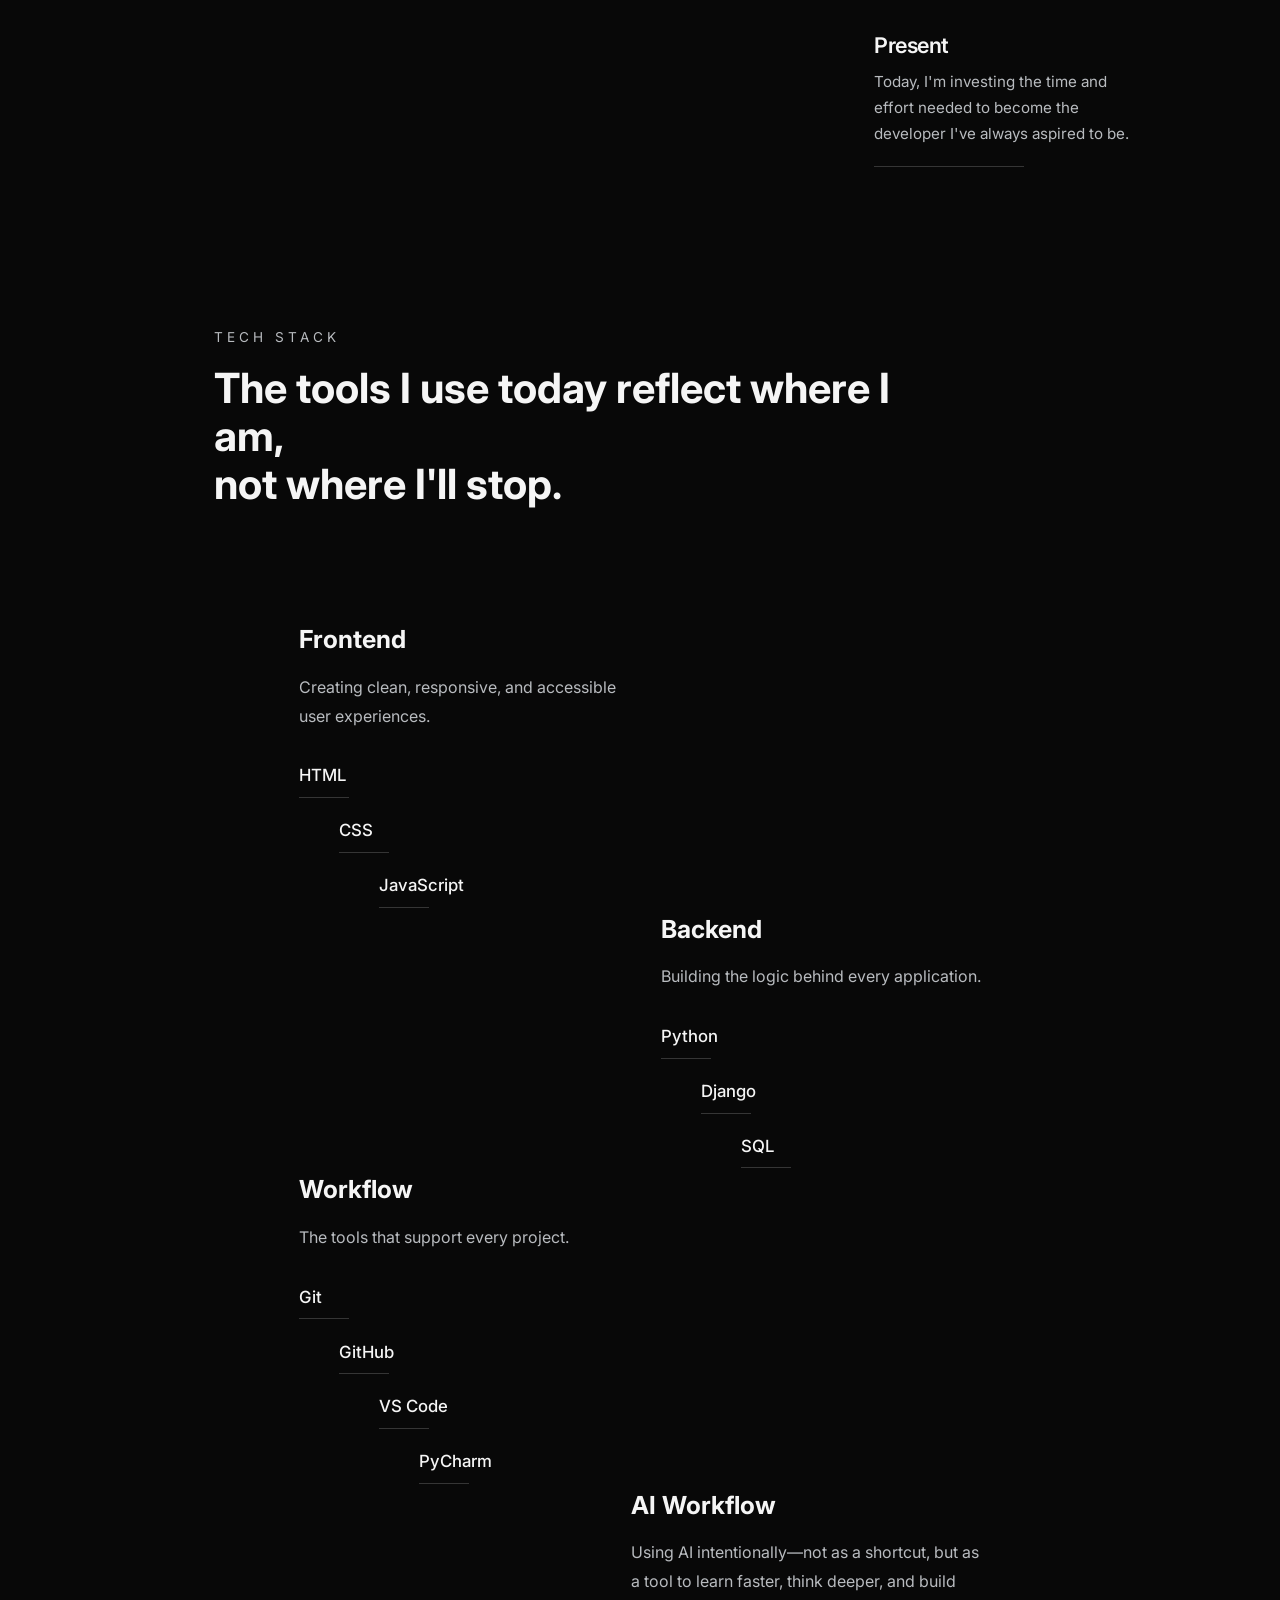
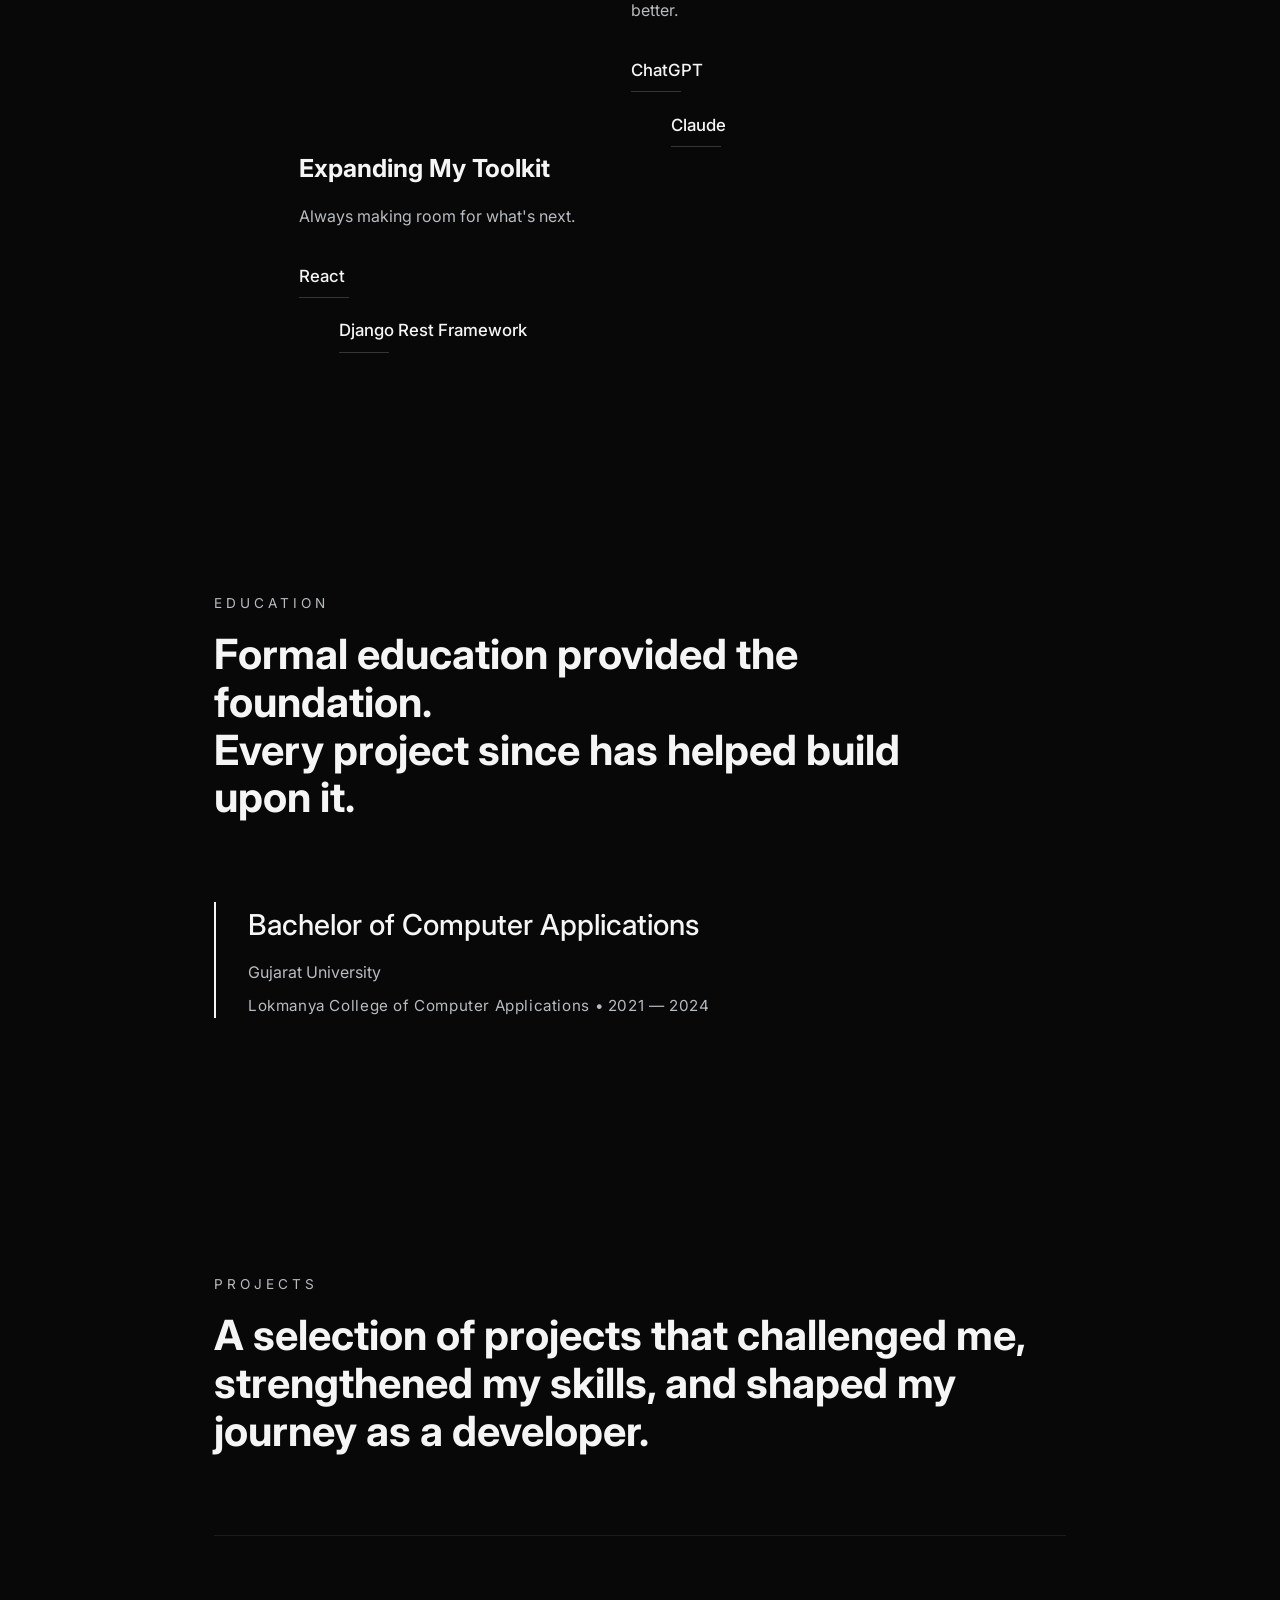
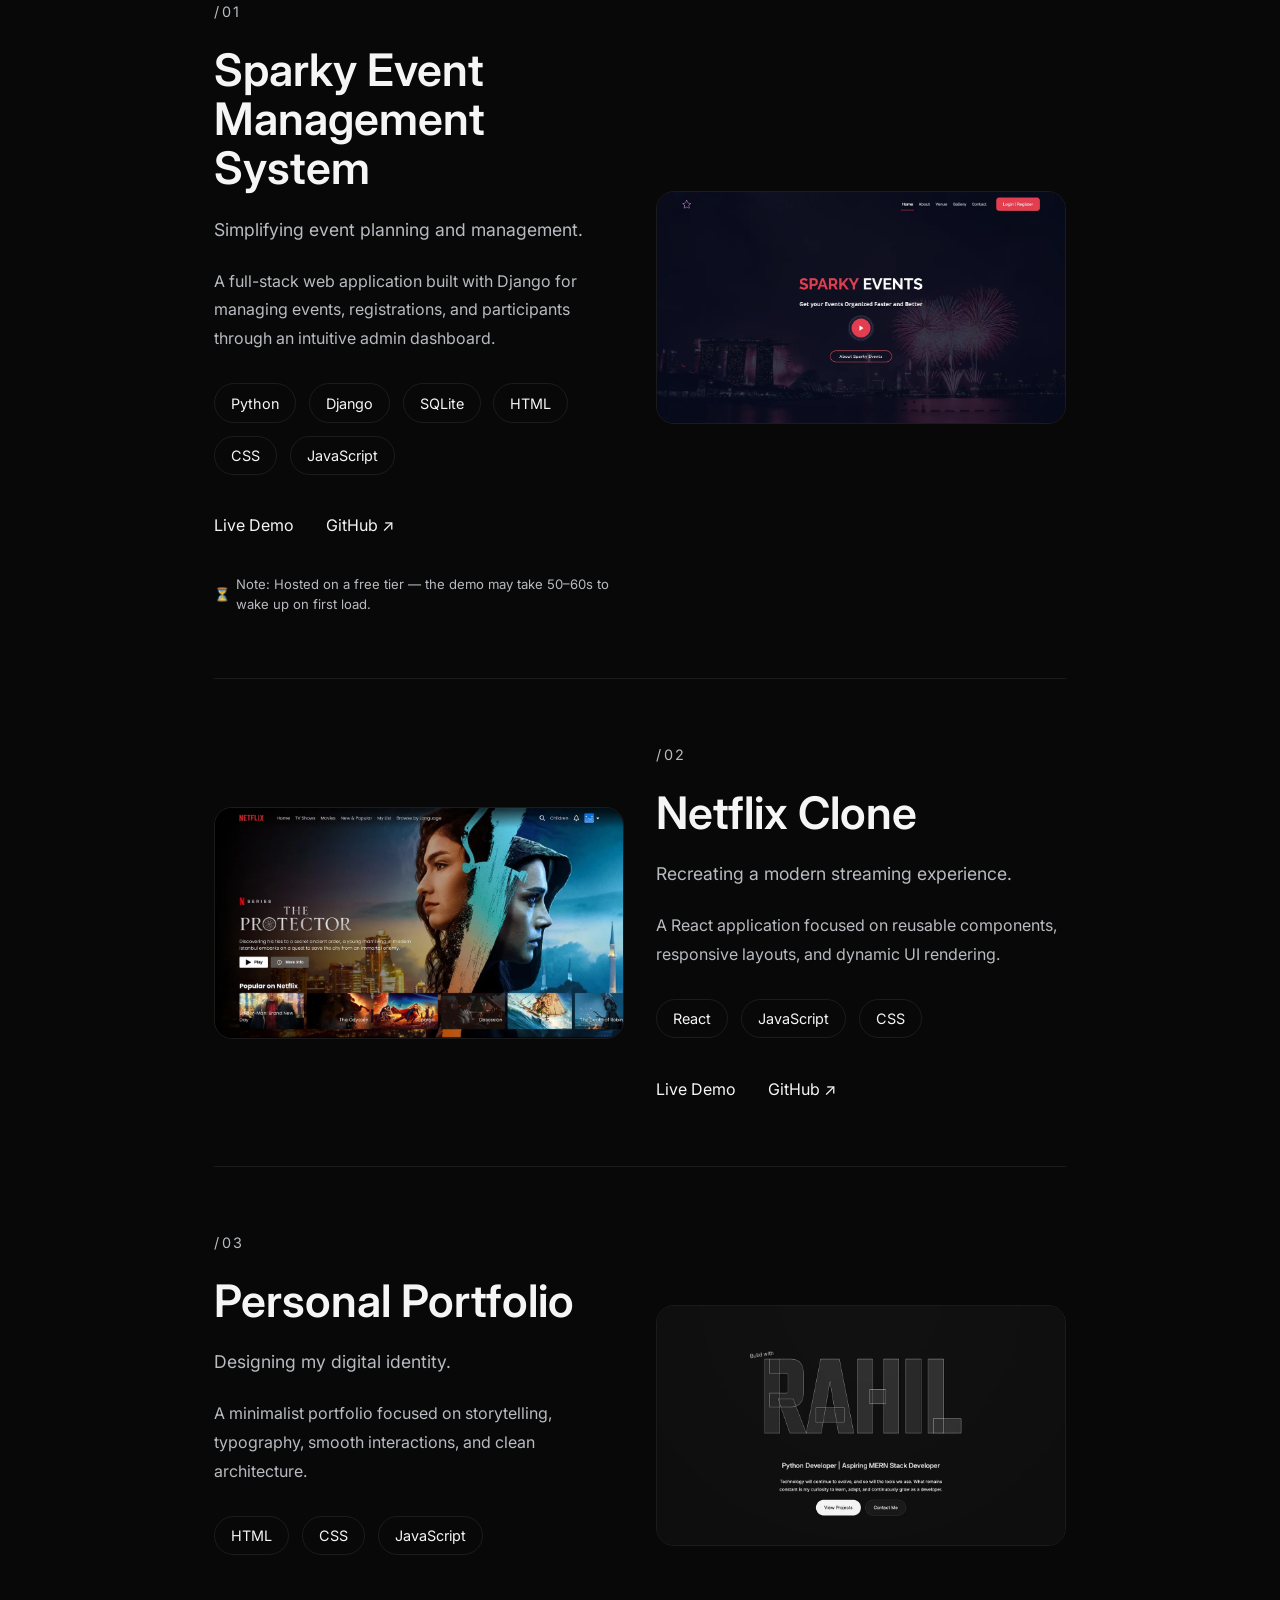
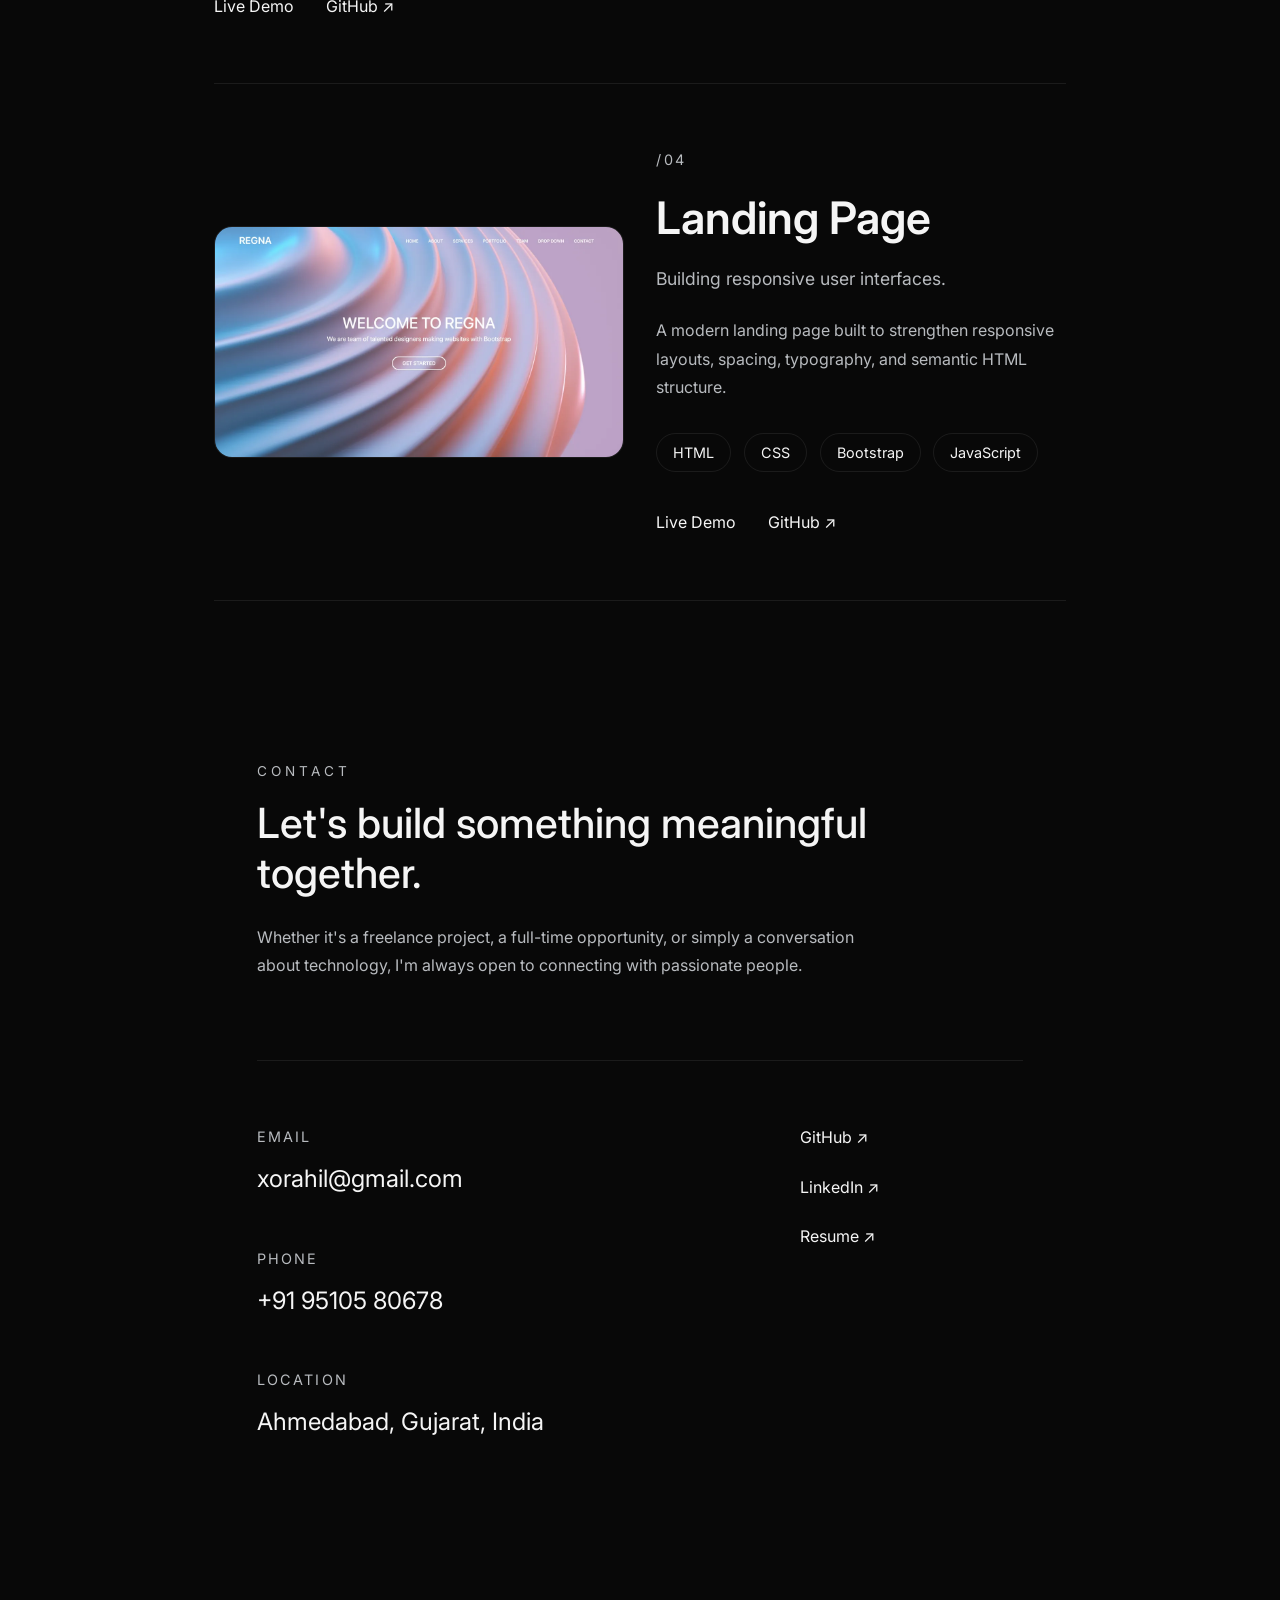
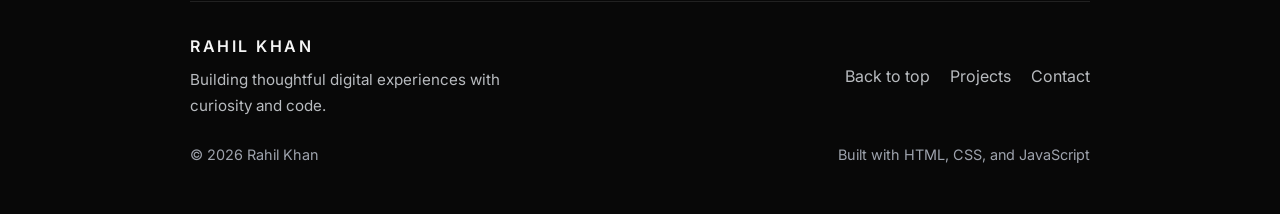
==== commit 215715c6: "Improved the font responsiveness on mobile devices" ====
--- a/index.html
+++ b/index.html
@@ -3,7 +3,7 @@
   <head>
     <meta charset="UTF-8" />
     <meta name="viewport" content="width=device-width, initial-scale=1.0" />
-    <title>Rahil Khan | Python Developer & Aspiring MERN Stack Developer</title>
+    <title>Rahil Khan</title>
     <meta
       name="description"
       content="Portfolio of Rahil Khan — Python/Django developer from Ahmedabad, India, building toward the MERN stack. Explore projects, skills, and ways to connect."
@@ -88,7 +88,7 @@
         </div>
         <!-- <img
           class="hero-image"
-          src="assets/images/portrait.webp"
+          src="assets/images/myportrait.webp"
           alt="Portrait of Rahil Khan"
           width="330"
           height="440"
@@ -263,7 +263,7 @@
               <div class="tech-item">Git</div>
               <div class="tech-item">GitHub</div>
               <div class="tech-item">VS Code</div>
-              <div class="tech-item">Postman</div>
+              <div class="tech-item">PyCharm</div>
             </div>
           </div>
 
@@ -288,9 +288,7 @@
 
             <div class="tech-item-stair">
               <div class="tech-item">React</div>
-              <div class="tech-item">Node.js</div>
-              <div class="tech-item">Express.js</div>
-              <div class="tech-item">MongoDB</div>
+              <div class="tech-item">Django Rest Framework</div>
             </div>
           </div>
         </div>
@@ -373,6 +371,9 @@
                 GitHub ↗
               </a>
             </div>
+            <p class="demo-note">
+              <span aria-hidden="true">⏳</span> Note: Hosted on a free tier — the demo may take 50–60s to wake up on first load.
+            </p>
           </div>
         </article>
 
@@ -573,4 +574,4 @@
 
     <script src="assets/js/script.js"></script>
   </body>
-</html>
+</html>
--- a/assets/css/styles.css
+++ b/assets/css/styles.css
@@ -100,7 +100,7 @@
 main {
   max-width: var(--container-width);
   margin: 0 auto;
-  /* padding: 1rem 1rem; */
+  padding: 0 1.5rem;
 }
 
 section {
@@ -292,7 +292,7 @@
   justify-content: center;
   align-items: center;
   position: relative;
-  padding: 2rem;
+  padding: 2rem 0;
   overflow: hidden;
 }
 .hero-title {
@@ -319,7 +319,7 @@
 }
 #hero-name {
   font-family: "Teko", sans-serif;
-  font-size: clamp(10rem, 28vw, 22rem);
+  font-size: clamp(10rem, 28vw, 17rem);
   line-height: 0.85;
   /* letter-spacing: -0.02em; */
   font-weight: 700;
@@ -467,9 +467,6 @@
   .hero-content {
     margin-top: 2rem;
   }
-  #hero-name {
-    font-size: clamp(6rem, 22vw, 9rem);
-  }
   .hero-subtitle {
     font-size: 1.15rem;
   }
@@ -1092,6 +1089,16 @@
   transition: width 0.25s ease;
 }
 
+.demo-note {
+  margin-top: 0.85rem;
+  font-size: 0.82rem;
+  line-height: 1.5;
+  color: var(--text-secondary);
+  display: flex;
+  align-items: center;
+  gap: 0.4rem;
+}
+
 .project-links a:hover::after {
   width: 100%;
 }
@@ -1413,12 +1420,13 @@
 /* Mobile */
 @media (max-width: 768px) {
   #hero {
-    min-height: auto;
-    padding: 6rem 1rem;
+    min-height: calc(100vh - 95px);
+    min-height: calc(100dvh - 95px);
+    padding: 2rem 0;
   }
 
   #hero-name {
-    font-size: clamp(7rem, 28vw, 10rem);
+    font-size: clamp(5.2rem, 34vw - 1.6rem, 7.8rem);
   }
 
   .hero-build-with {
@@ -1452,4 +1460,4 @@
     width: 220px;
     text-align: center;
   }
-}
+}
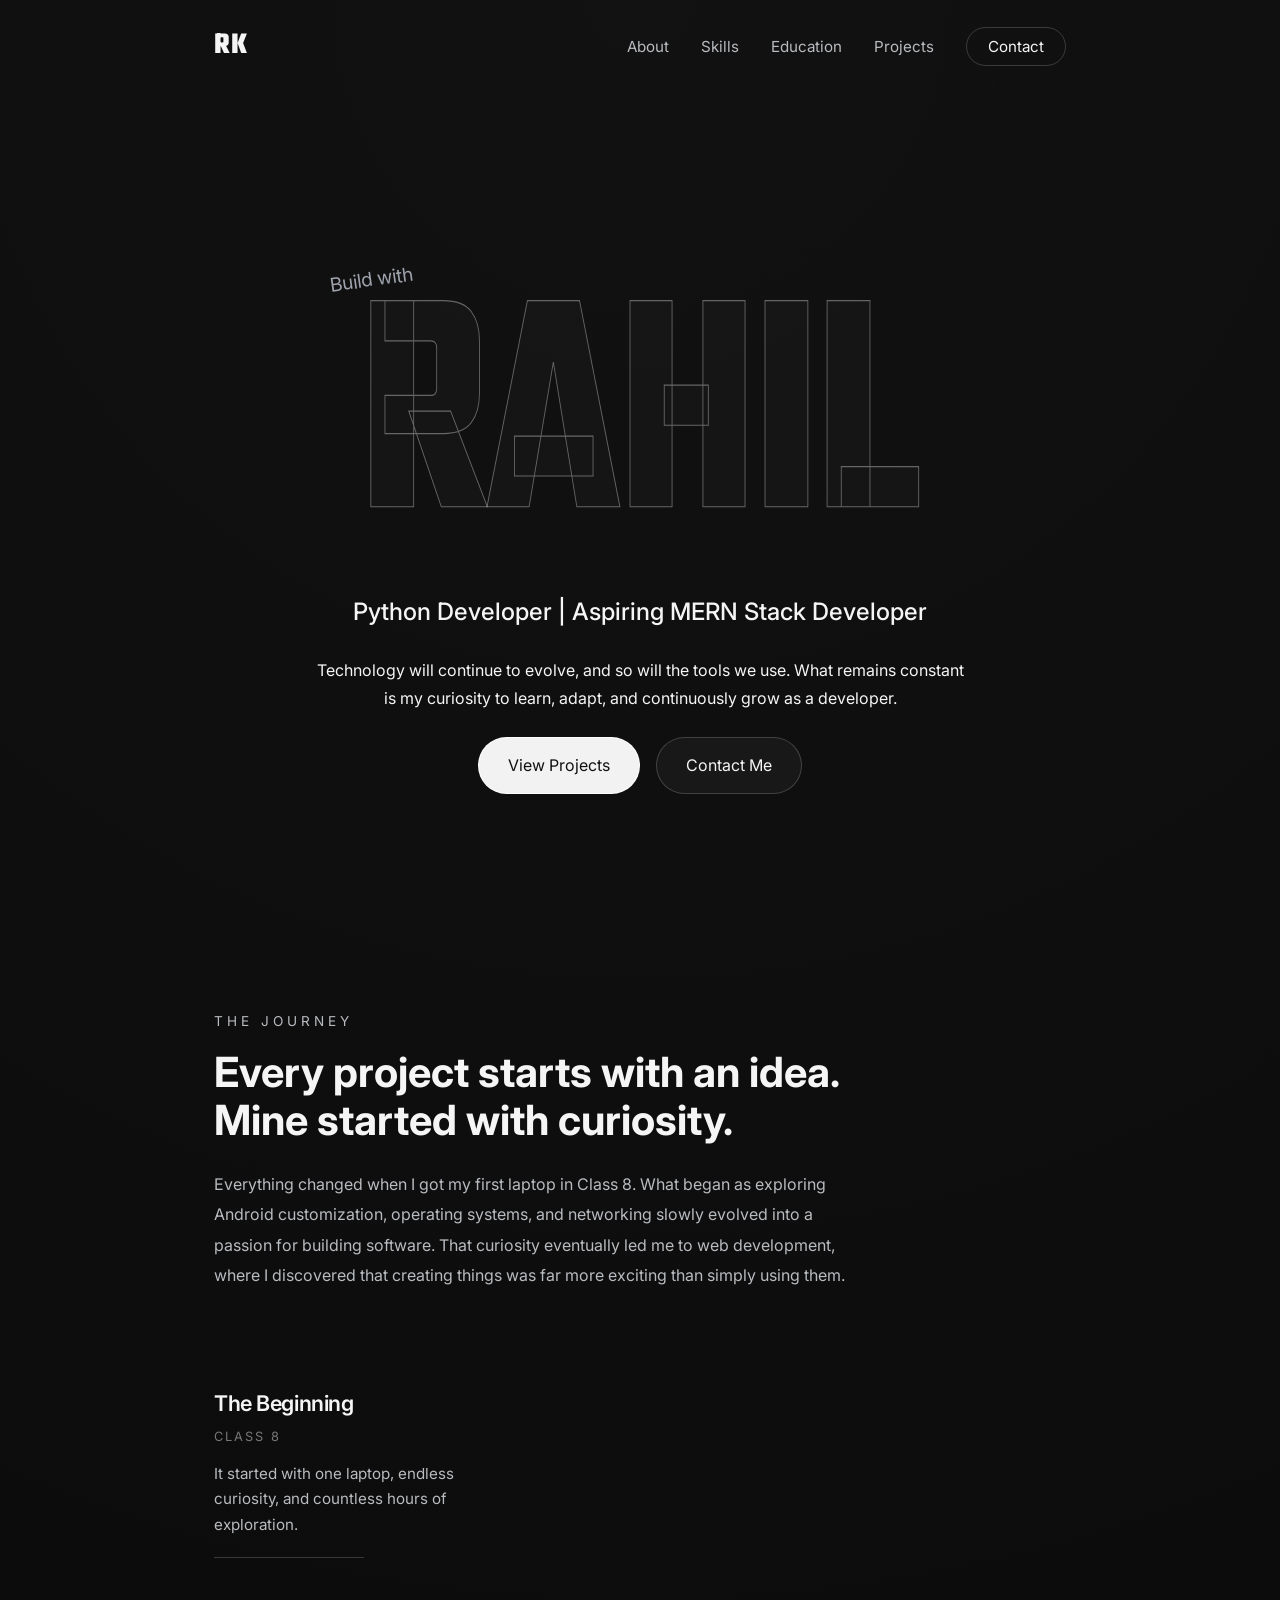
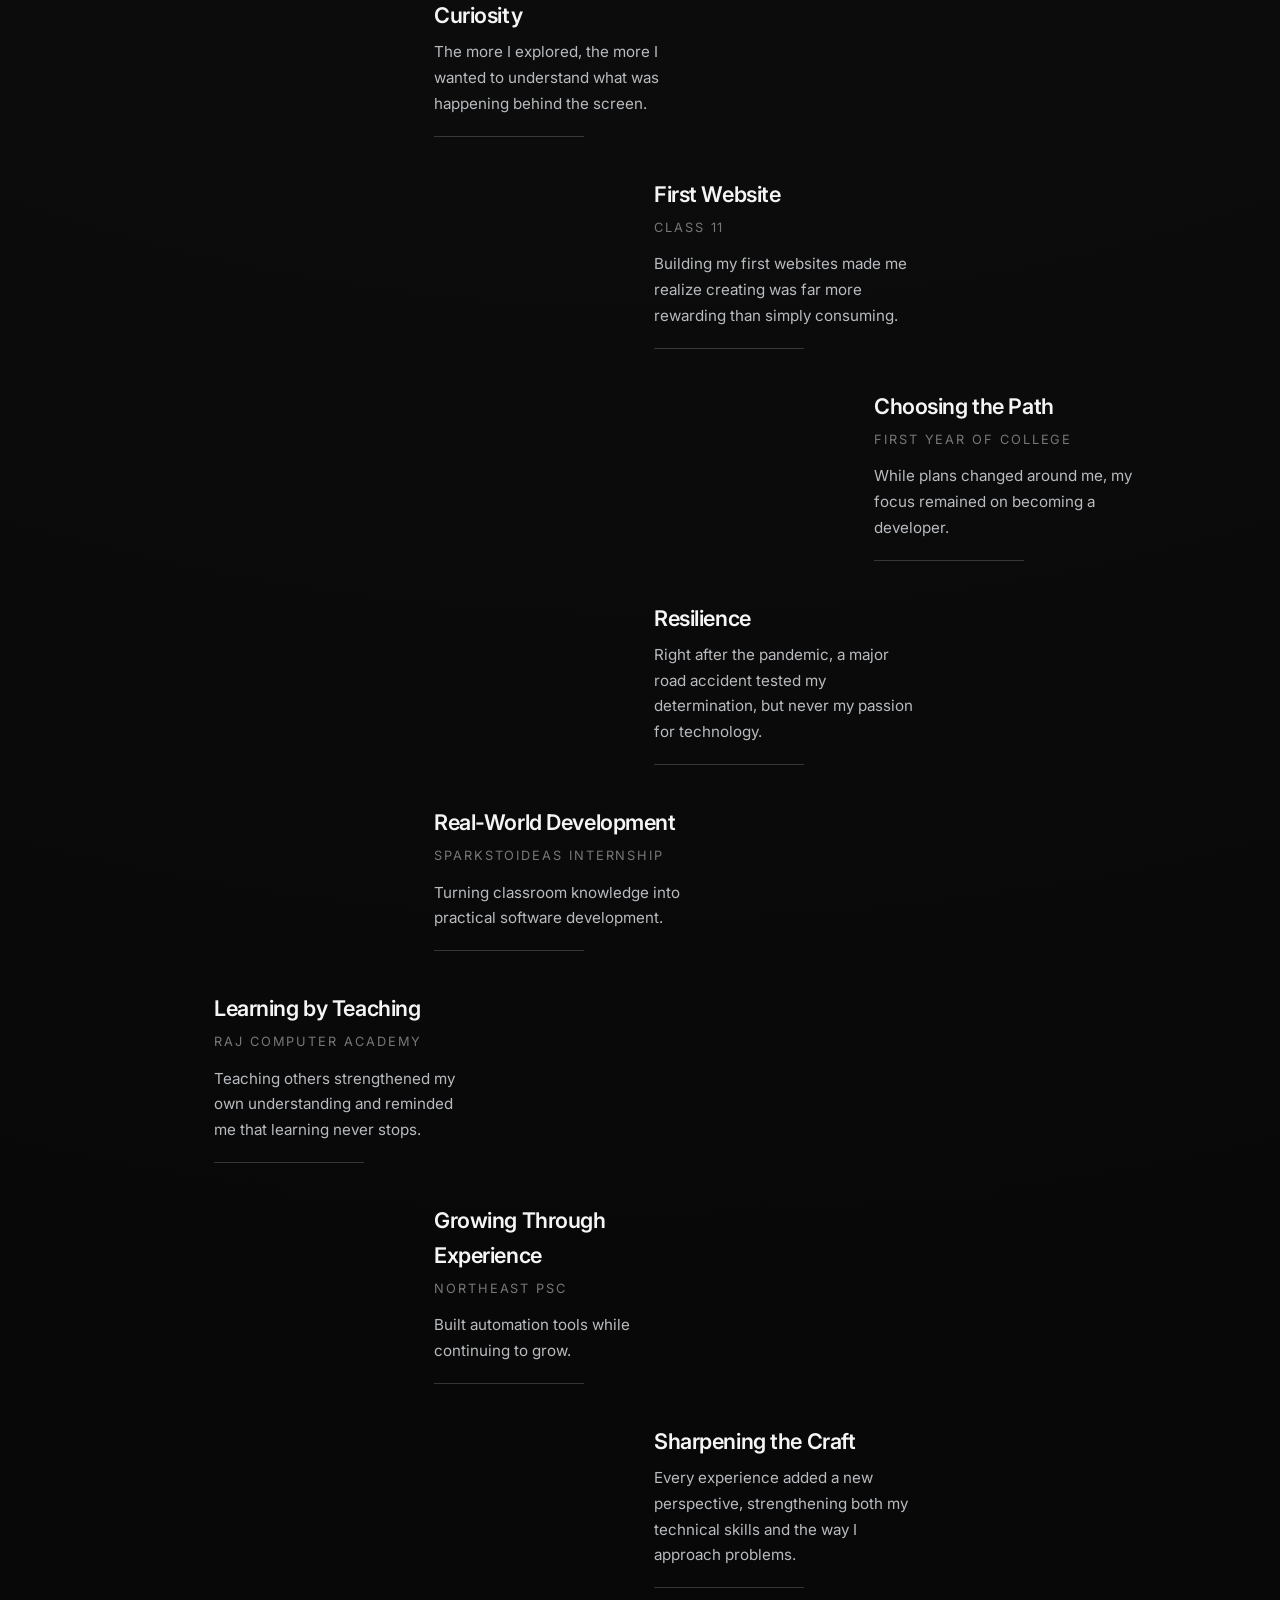
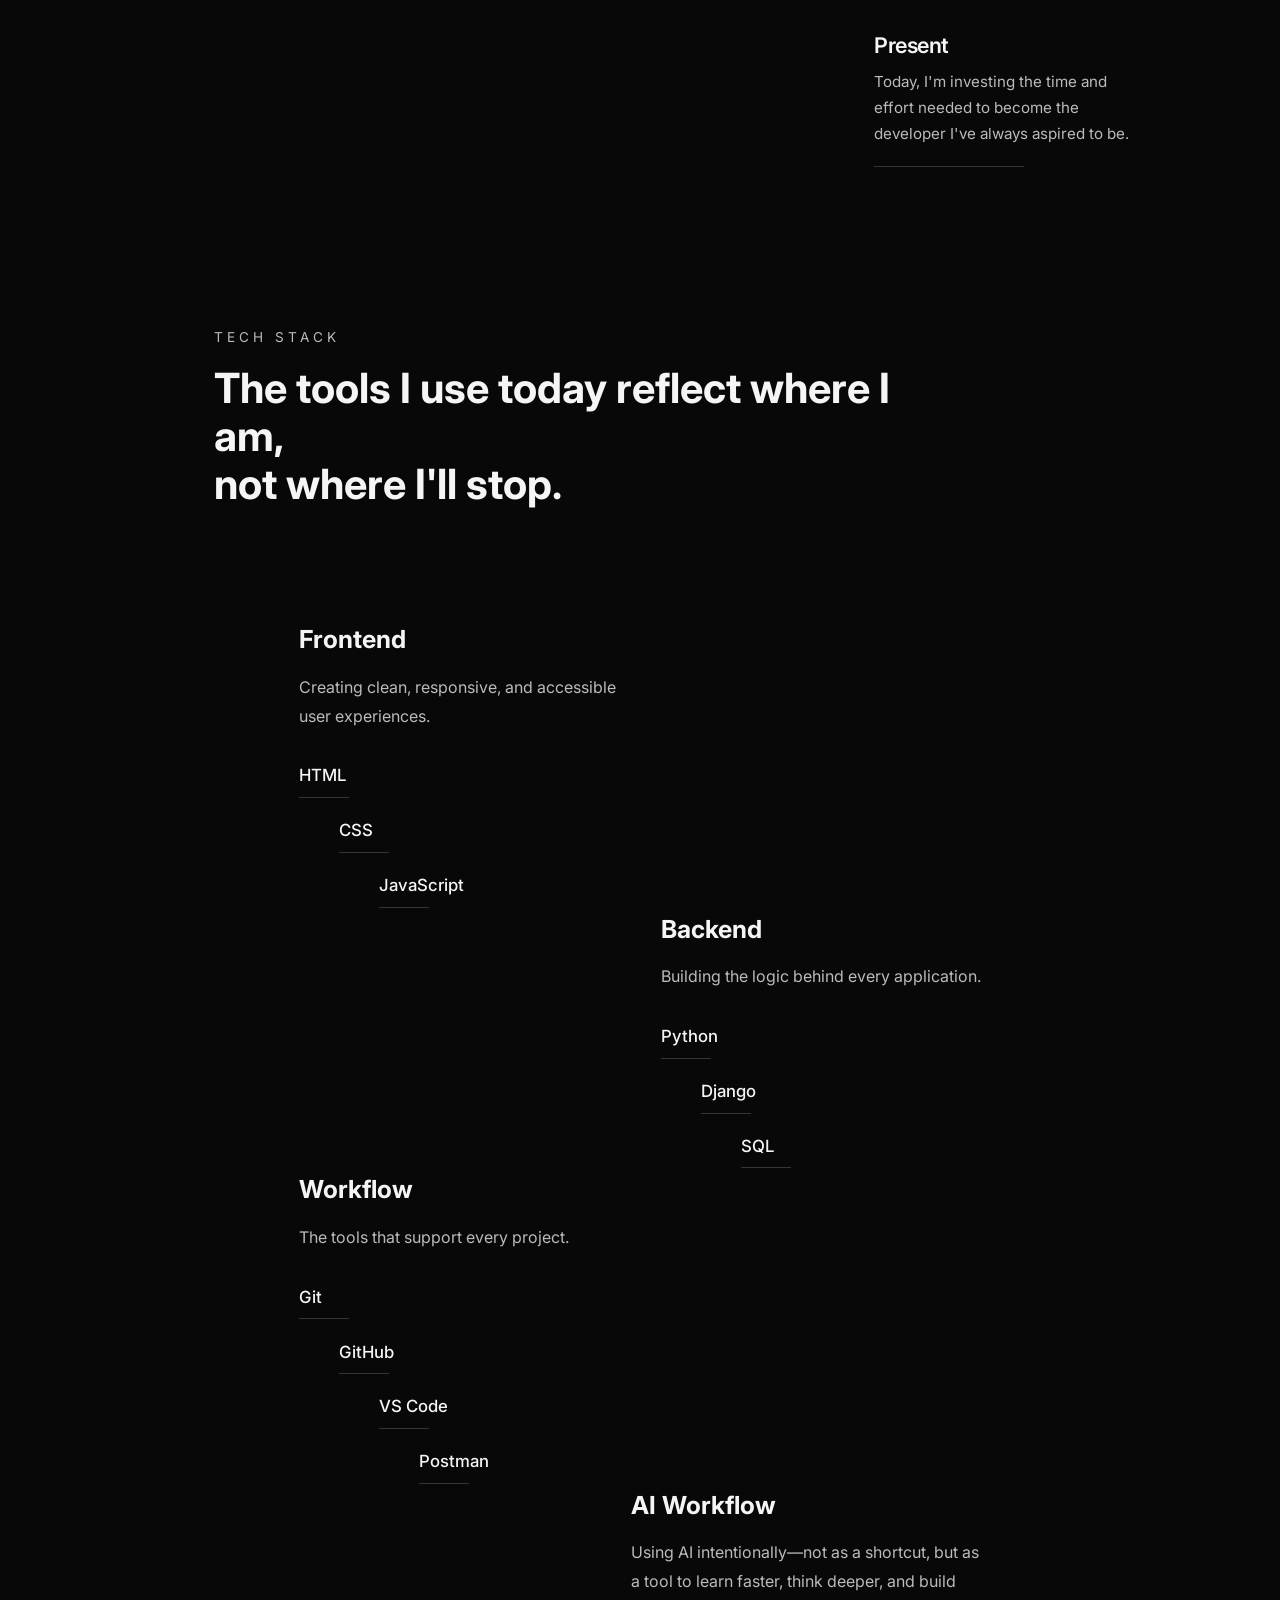
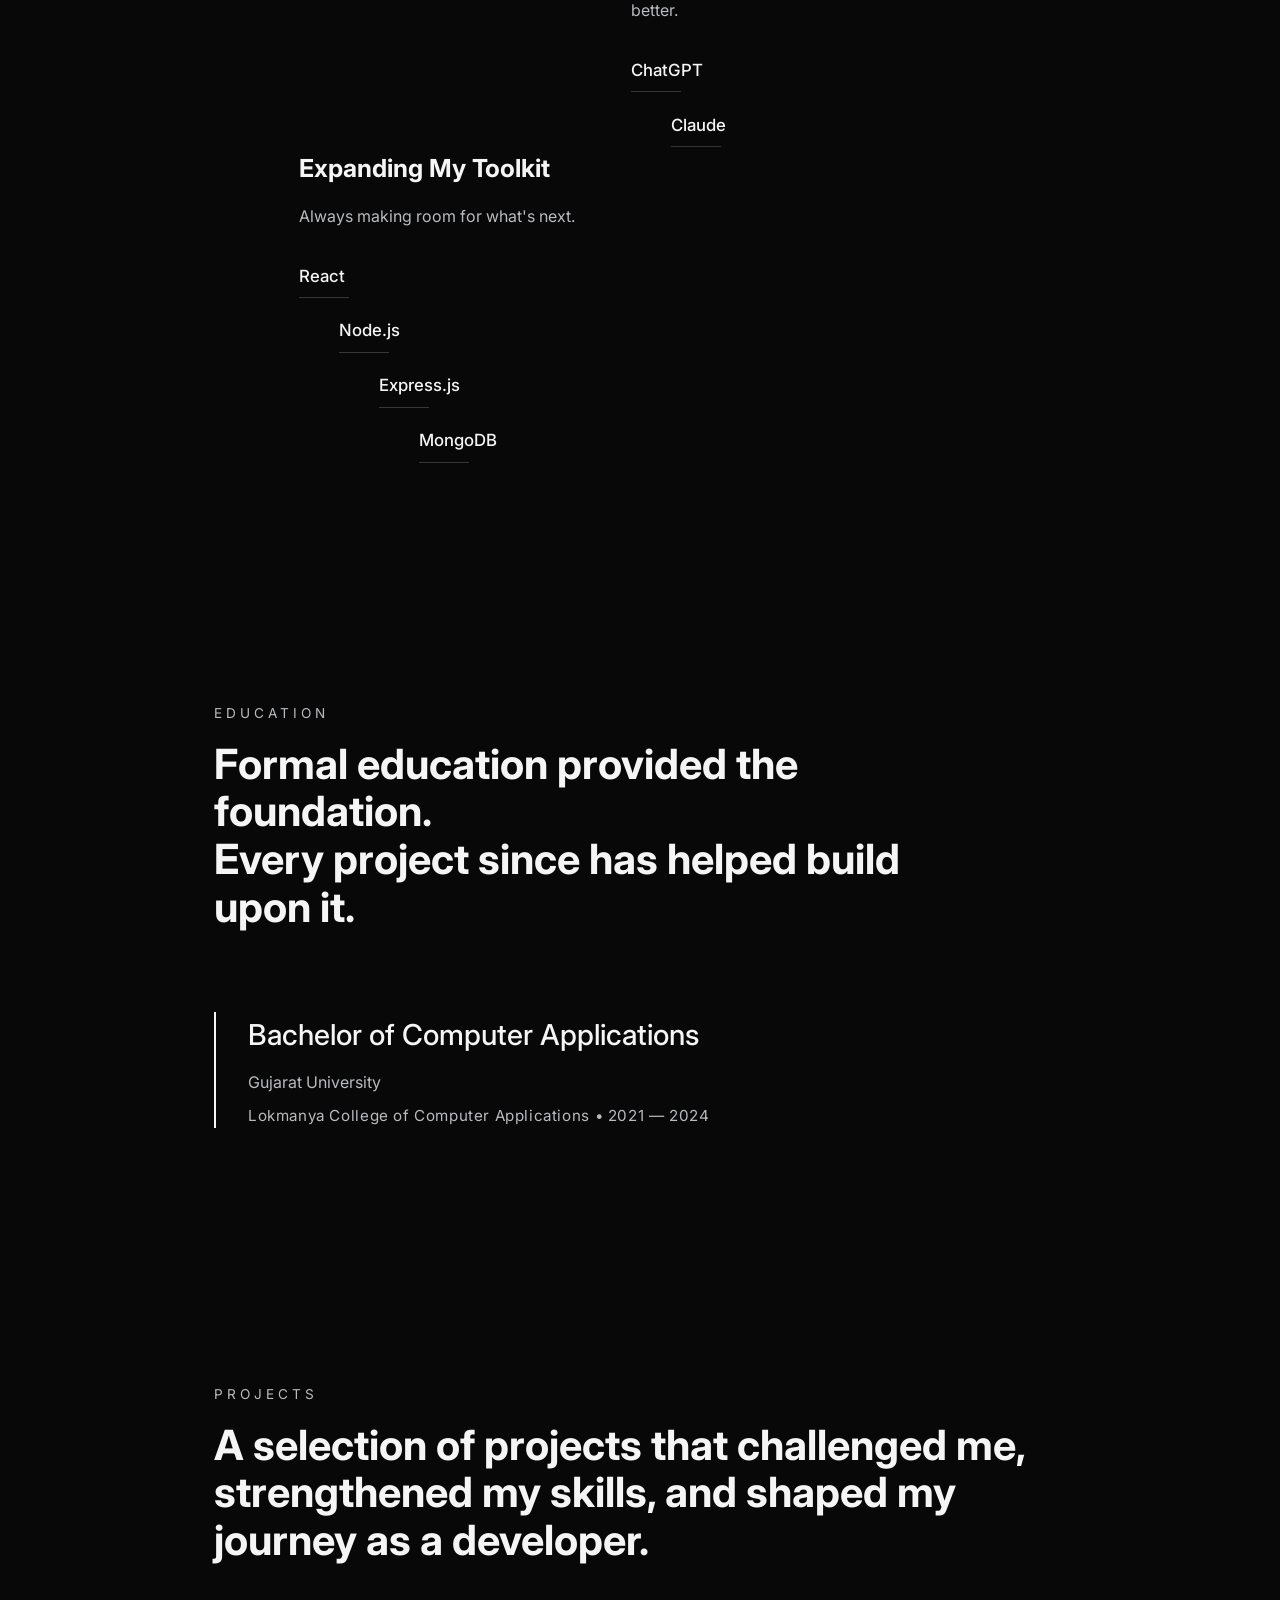
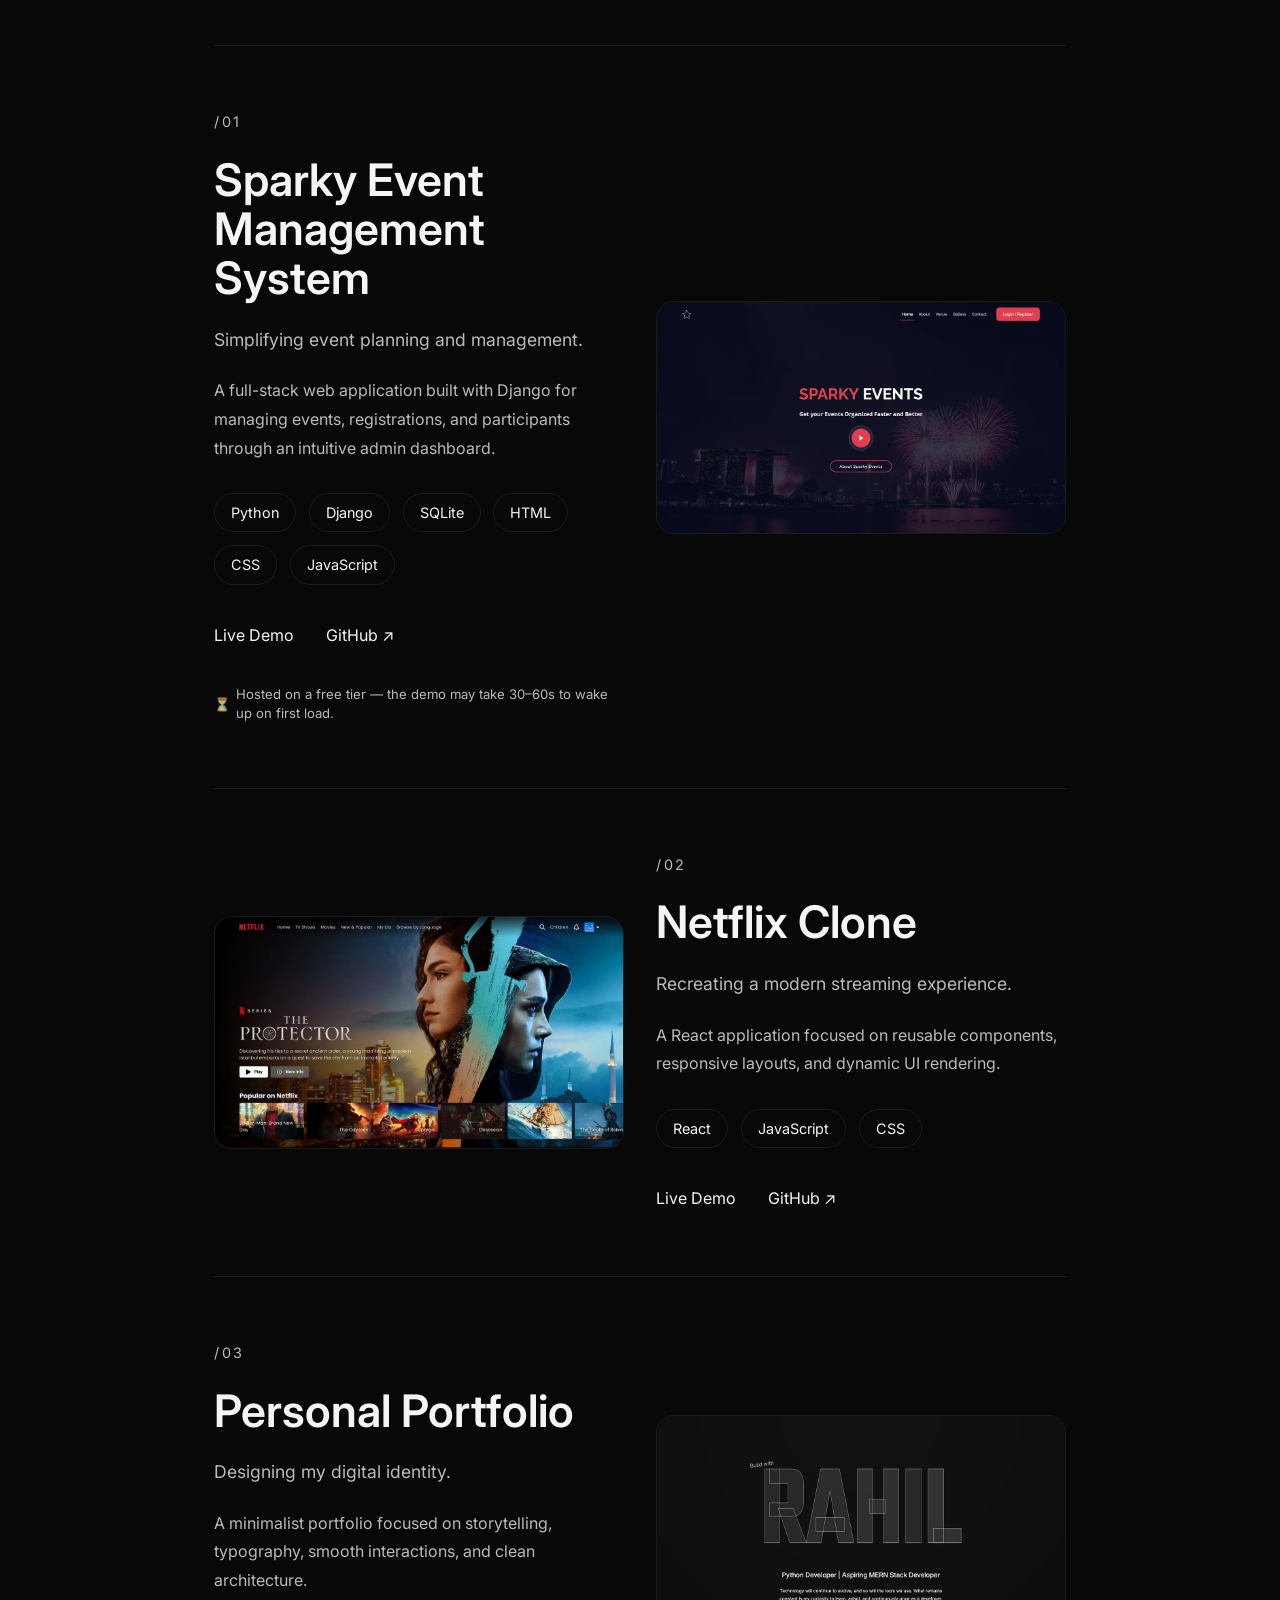
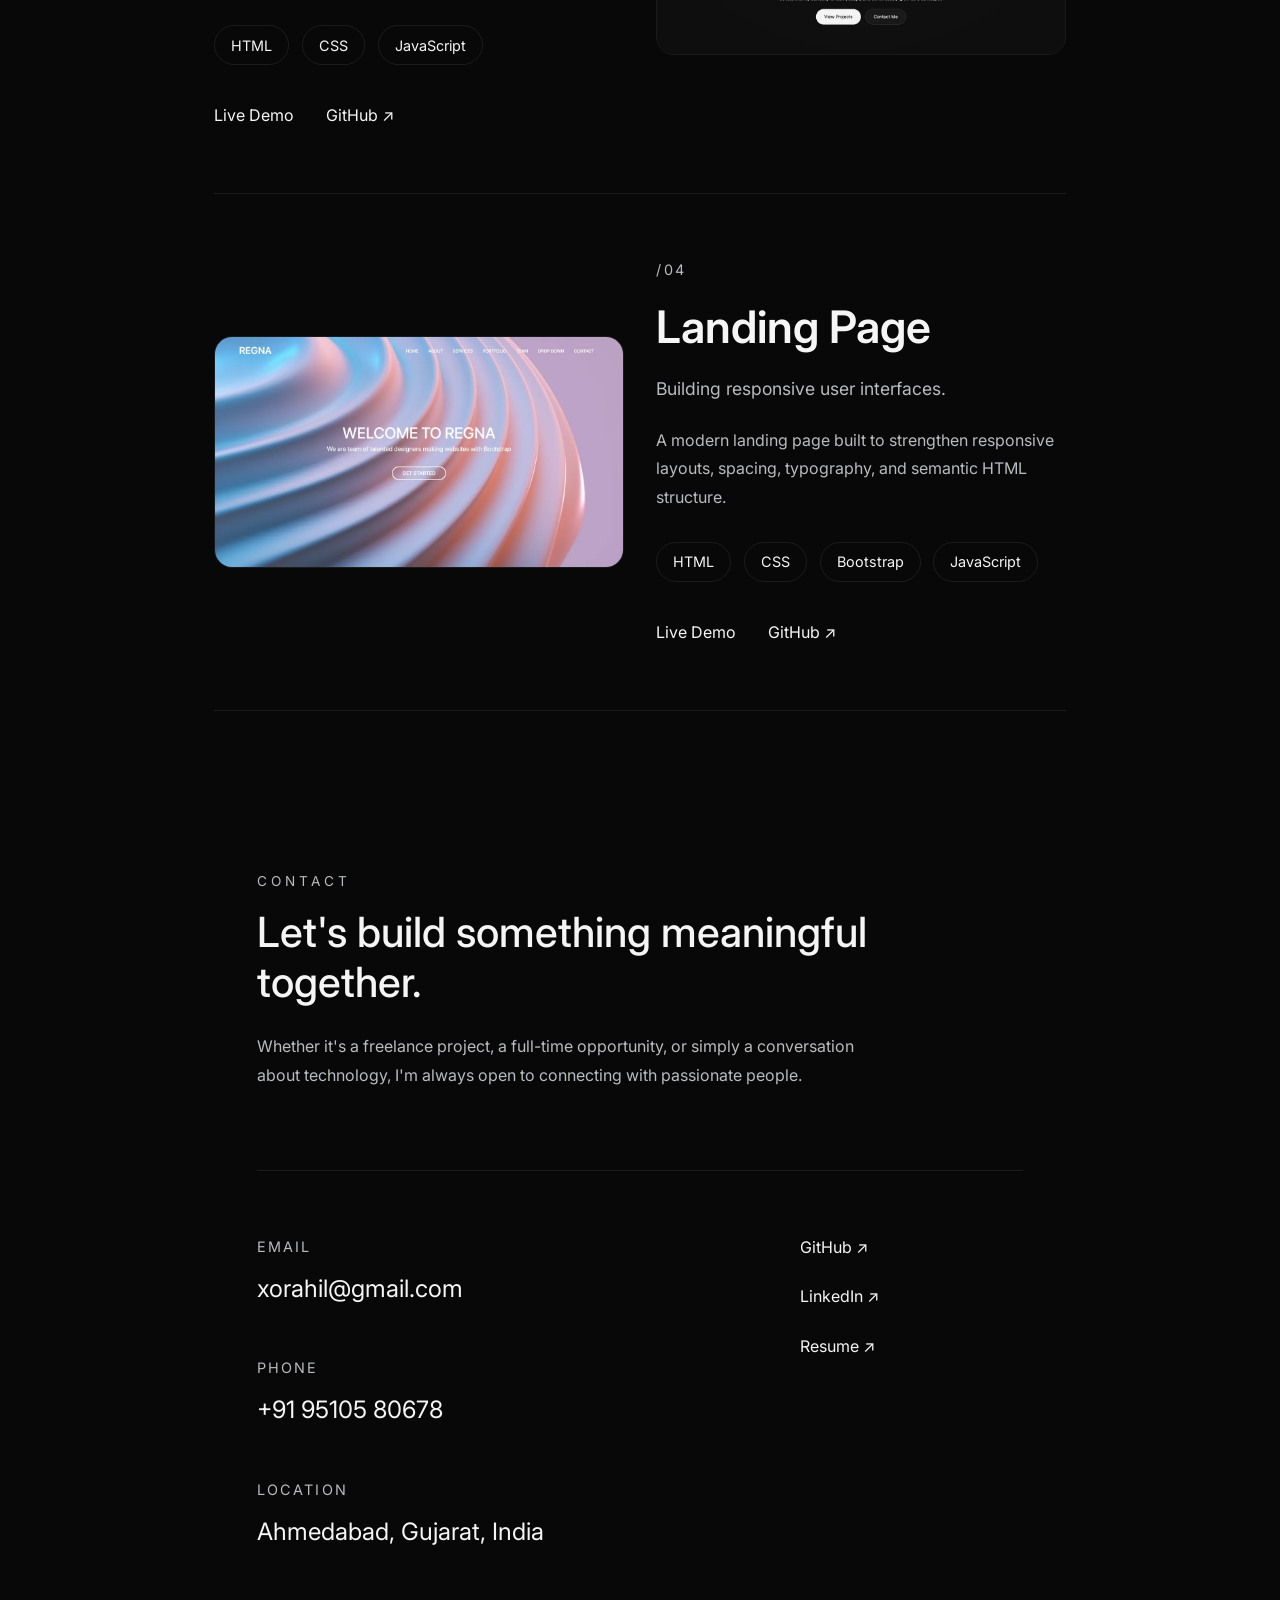
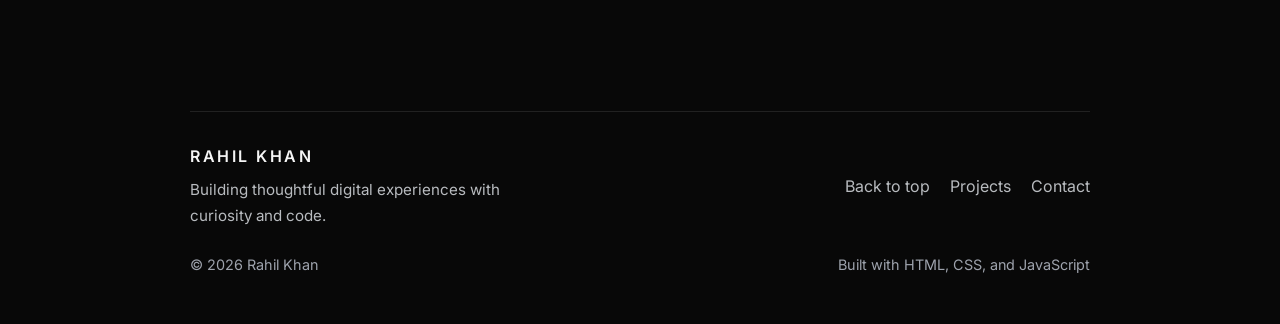
==== commit a32aeec9: "Added complete resume page - that too has a theme  switch toggle button" ====
--- a/index.html
+++ b/index.html
@@ -3,7 +3,7 @@
   <head>
     <meta charset="UTF-8" />
     <meta name="viewport" content="width=device-width, initial-scale=1.0" />
-    <title>Rahil Khan</title>
+    <title>Rahil Khan | Python Developer & Aspiring MERN Stack Developer</title>
     <meta
       name="description"
       content="Portfolio of Rahil Khan — Python/Django developer from Ahmedabad, India, building toward the MERN stack. Explore projects, skills, and ways to connect."
@@ -88,7 +88,7 @@
         </div>
         <!-- <img
           class="hero-image"
-          src="assets/images/myportrait.webp"
+          src="assets/images/portrait.webp"
           alt="Portrait of Rahil Khan"
           width="330"
           height="440"
@@ -263,7 +263,7 @@
               <div class="tech-item">Git</div>
               <div class="tech-item">GitHub</div>
               <div class="tech-item">VS Code</div>
-              <div class="tech-item">PyCharm</div>
+              <div class="tech-item">Postman</div>
             </div>
           </div>
 
@@ -288,7 +288,9 @@
 
             <div class="tech-item-stair">
               <div class="tech-item">React</div>
-              <div class="tech-item">Django Rest Framework</div>
+              <div class="tech-item">Node.js</div>
+              <div class="tech-item">Express.js</div>
+              <div class="tech-item">MongoDB</div>
             </div>
           </div>
         </div>
@@ -364,15 +366,24 @@
             </ul>
 
             <div class="project-links">
-              <a href="https://sparkyevents.onrender.com" target="_blank" rel="noopener">
+              <a
+                href="https://sparkyevents.onrender.com"
+                target="_blank"
+                rel="noopener"
+              >
                 Live Demo
               </a>
-              <a href="https://github.com/xoRahiL/SparkyEvents" target="_blank" rel="noopener">
+              <a
+                href="https://github.com/xoRahiL/SparkyEvents"
+                target="_blank"
+                rel="noopener"
+              >
                 GitHub ↗
               </a>
             </div>
             <p class="demo-note">
-              <span aria-hidden="true">⏳</span> Note: Hosted on a free tier — the demo may take 50–60s to wake up on first load.
+              <span aria-hidden="true">⏳</span> Hosted on a free tier — the
+              demo may take 30–60s to wake up on first load.
             </p>
           </div>
         </article>
@@ -411,7 +422,11 @@
 
             <div class="project-links">
               <a href="#" target="_blank" rel="noopener">Live Demo</a>
-              <a href="https://github.com/xoRahiL/netflix-clone" target="_blank" rel="noopener">
+              <a
+                href="https://github.com/xoRahiL/netflix-clone"
+                target="_blank"
+                rel="noopener"
+              >
                 GitHub ↗
               </a>
             </div>
@@ -449,10 +464,18 @@
             </ul>
 
             <div class="project-links">
-              <a href="https://xorahil.github.io/portfolio-v1/" target="_blank" rel="noopener">
+              <a
+                href="https://xorahil.github.io/portfolio-v1/"
+                target="_blank"
+                rel="noopener"
+              >
                 Live Demo
               </a>
-              <a href="https://github.com/xoRahiL/portfolio-v1" target="_blank" rel="noopener">
+              <a
+                href="https://github.com/xoRahiL/portfolio-v1"
+                target="_blank"
+                rel="noopener"
+              >
                 GitHub ↗
               </a>
             </div>
@@ -491,10 +514,18 @@
             </ul>
 
             <div class="project-links">
-              <a href="https://xorahil.github.io/RegnaBootstrap/" target="_blank" rel="noopener">
+              <a
+                href="https://xorahil.github.io/RegnaBootstrap/"
+                target="_blank"
+                rel="noopener"
+              >
                 Live Demo
               </a>
-              <a href="https://github.com/xoRahiL/RegnaBootstrap" target="_blank" rel="noopener">
+              <a
+                href="https://github.com/xoRahiL/RegnaBootstrap"
+                target="_blank"
+                rel="noopener"
+              >
                 GitHub ↗
               </a>
             </div>
@@ -538,11 +569,16 @@
           </div>
 
           <div class="contact-socials">
-            <a href="https://github.com/xoRahiL" target="_blank" rel="noopener">GitHub ↗</a>
-            <!-- TODO: replace with your real LinkedIn URL -->
-            <a href="#" target="_blank" rel="noopener">LinkedIn ↗</a>
-            <!-- TODO: replace with a link to your resume PDF -->
-            <a href="#" target="_blank" rel="noopener">Resume ↗</a>
+            <a href="https://github.com/xoRahiL" target="_blank" rel="noopener"
+              >GitHub ↗</a
+            >
+            <a
+              href="https://www.linkedin.com/in/rahil-khan-xo21/"
+              target="_blank"
+              rel="noopener"
+              >LinkedIn ↗</a
+            >
+            <a href="resume.html" target="_blank" rel="noopener">Resume ↗</a>
           </div>
         </div>
       </section>
@@ -555,7 +591,9 @@
       <div class="footer-content">
         <div class="footer-brand">
           <span class="footer-name">Rahil Khan</span>
-          <p>Building thoughtful digital experiences with curiosity and code.</p>
+          <p>
+            Building thoughtful digital experiences with curiosity and code.
+          </p>
         </div>
 
         <div class="footer-links">
@@ -574,4 +612,4 @@
 
     <script src="assets/js/script.js"></script>
   </body>
-</html>+</html>
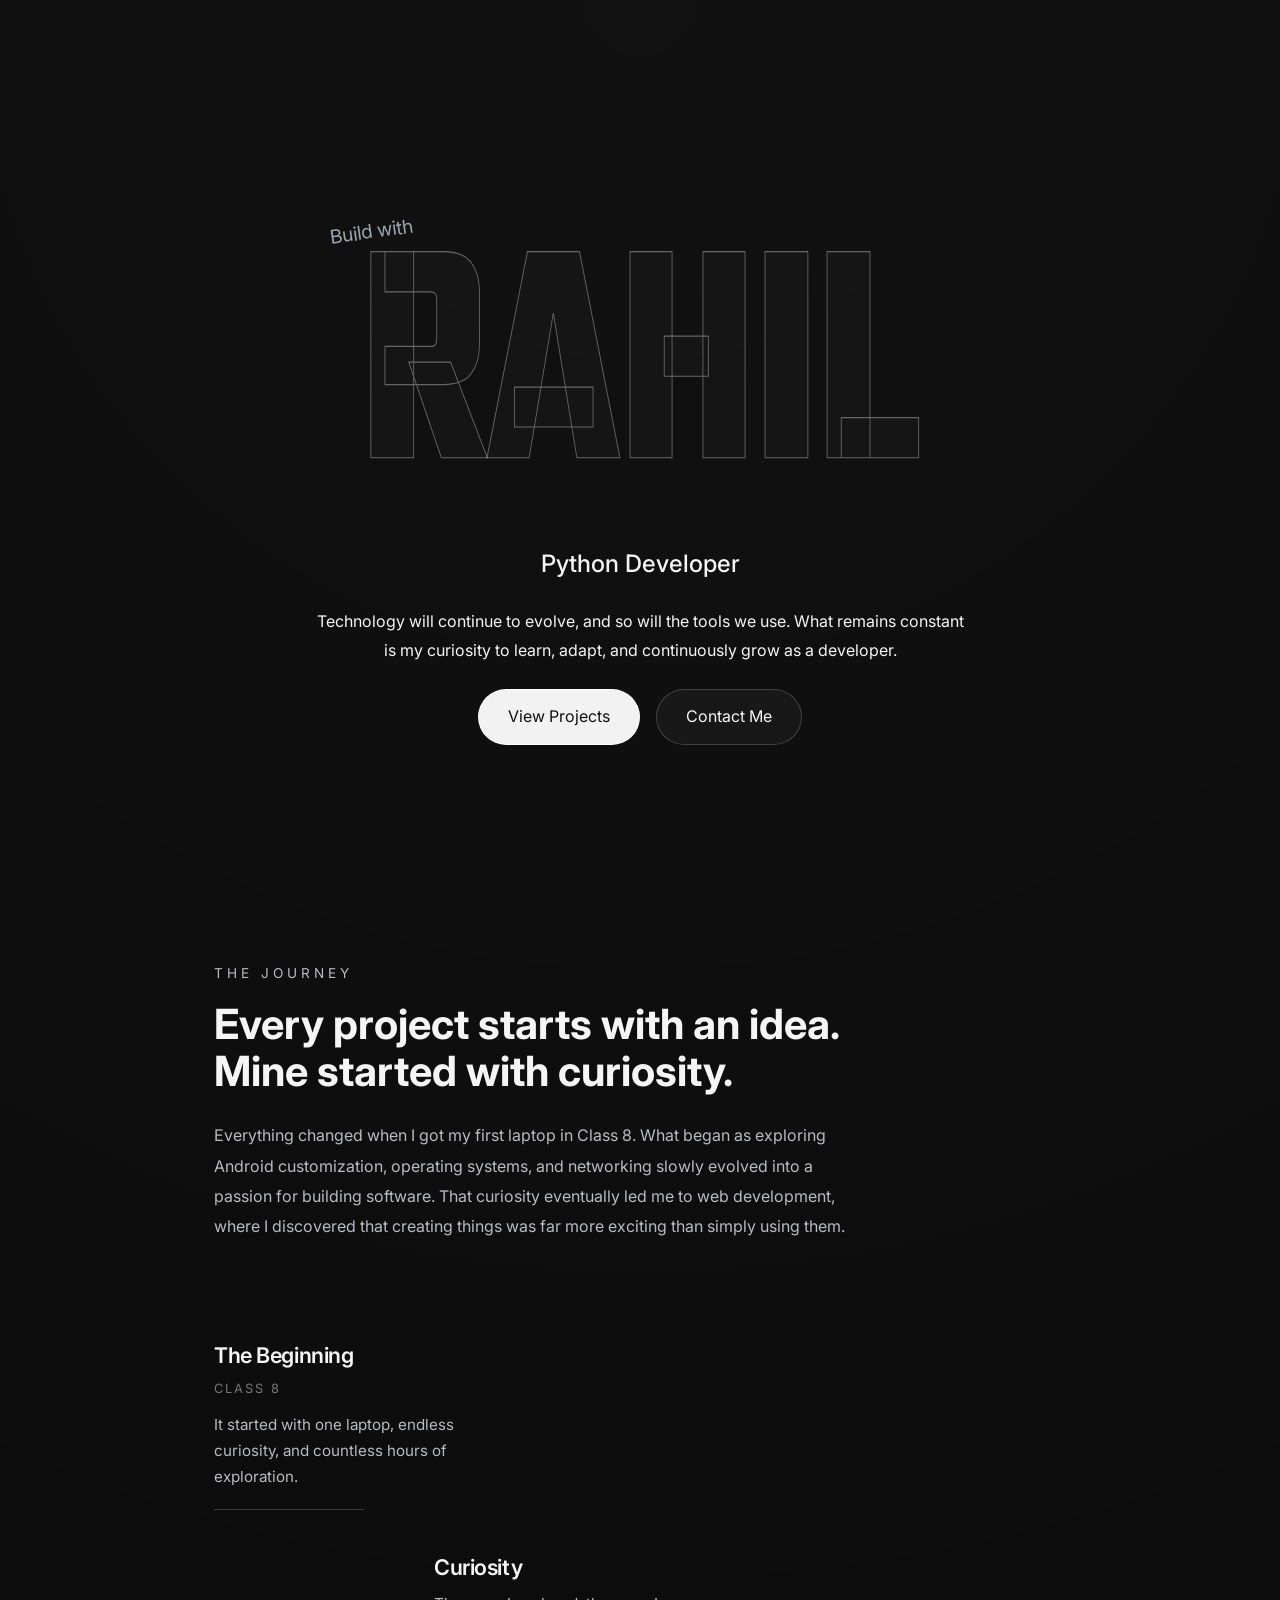
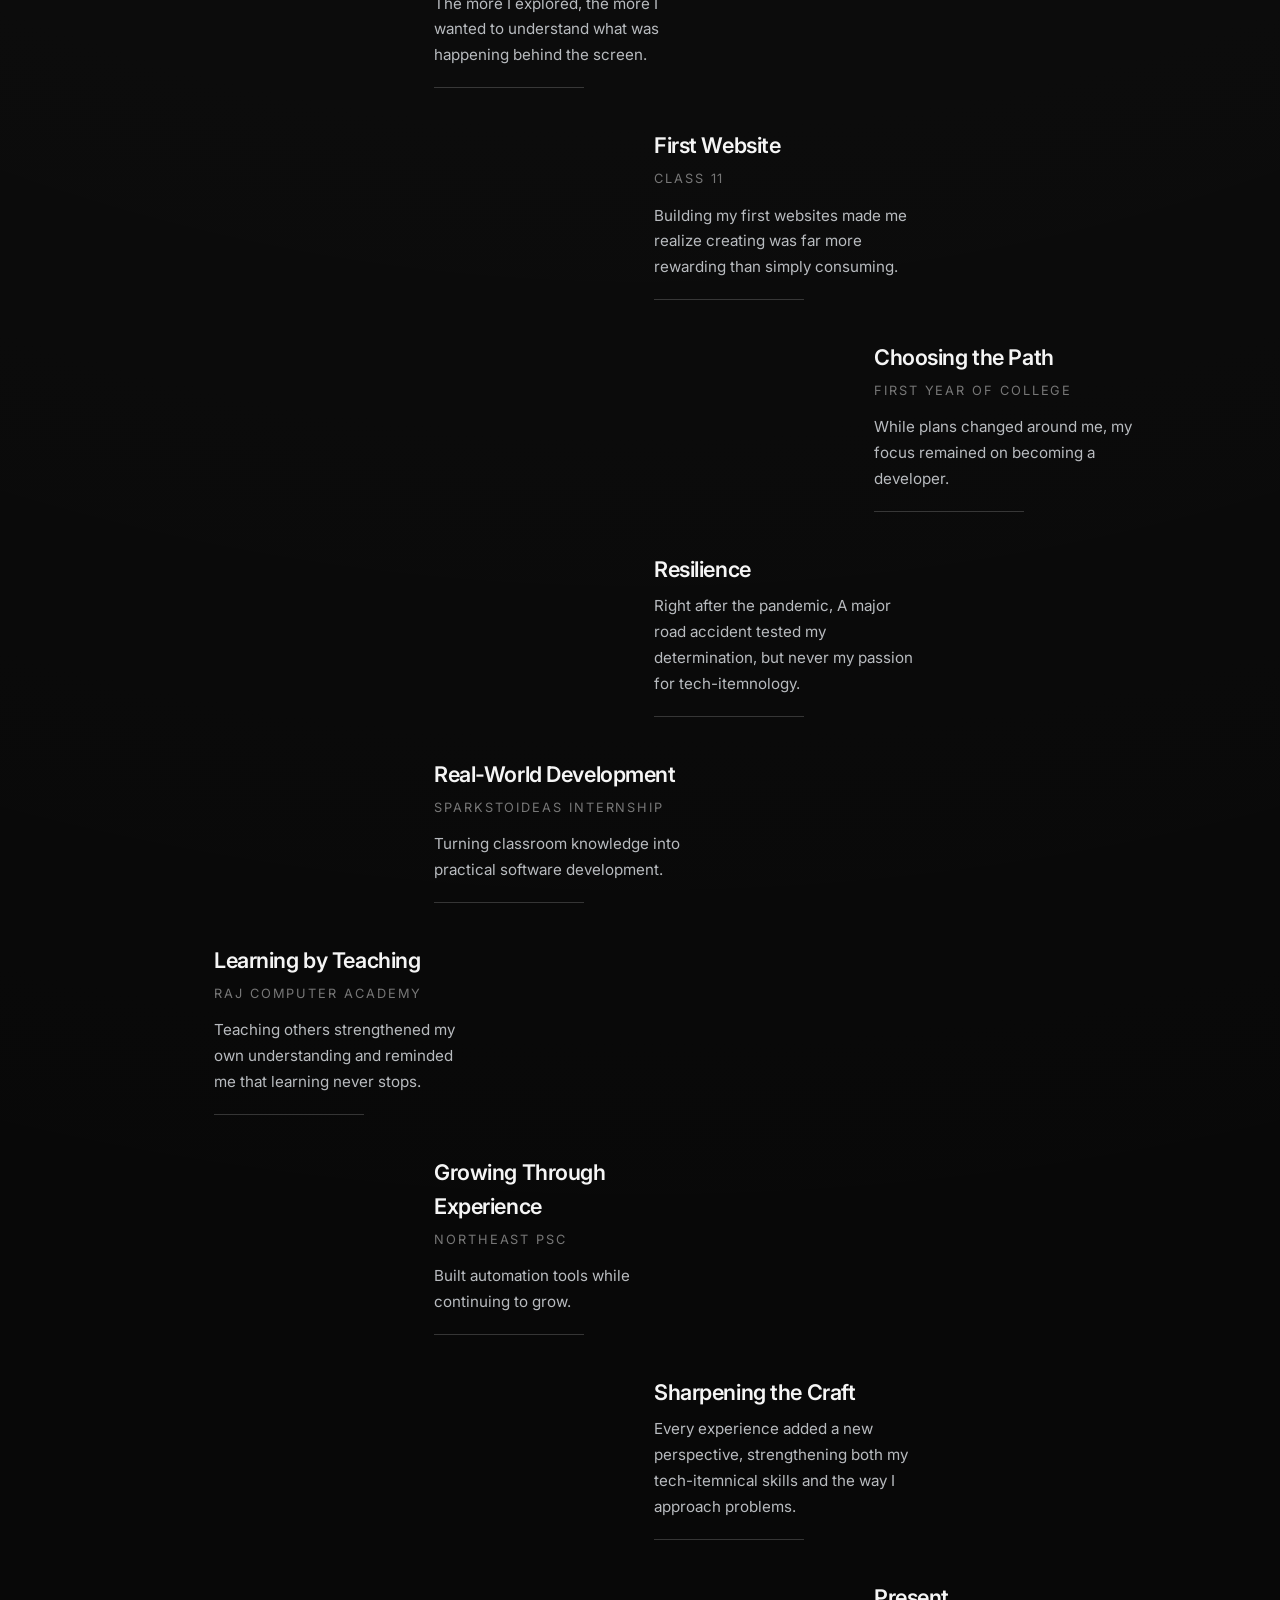
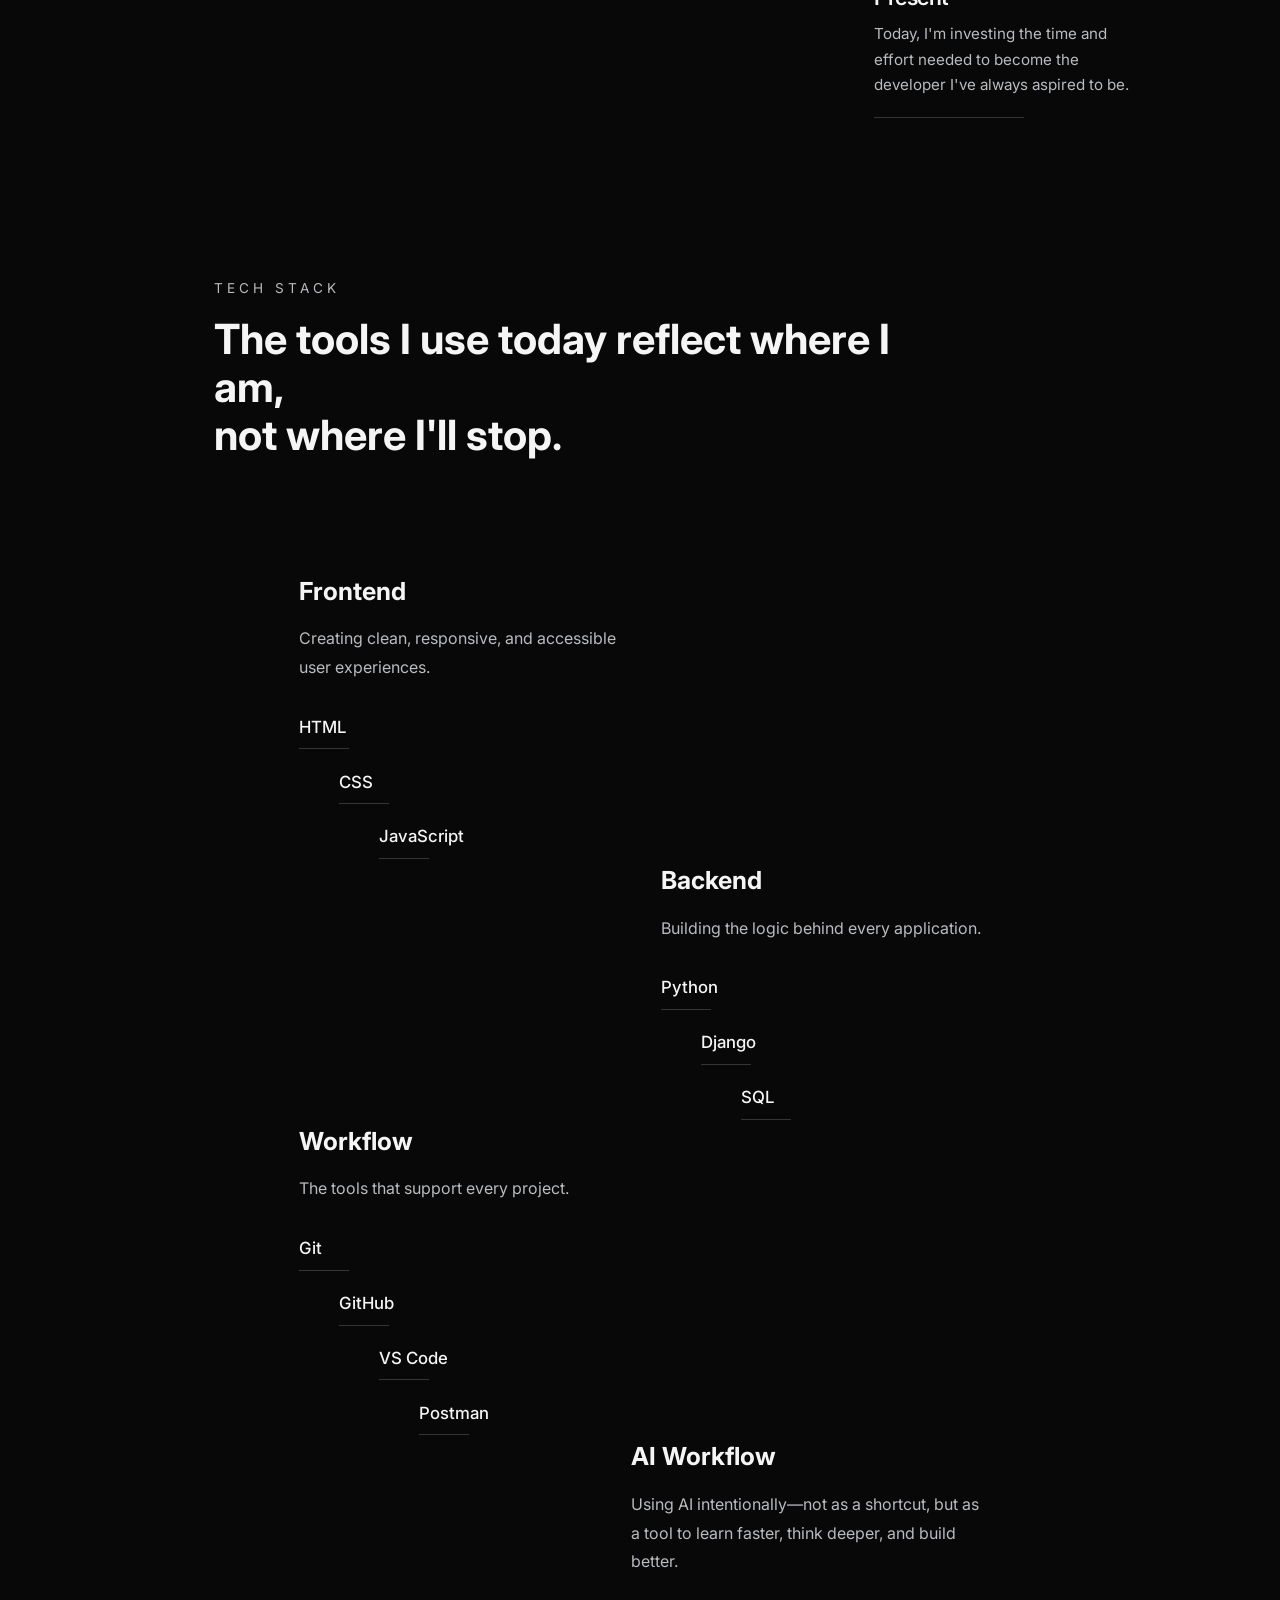
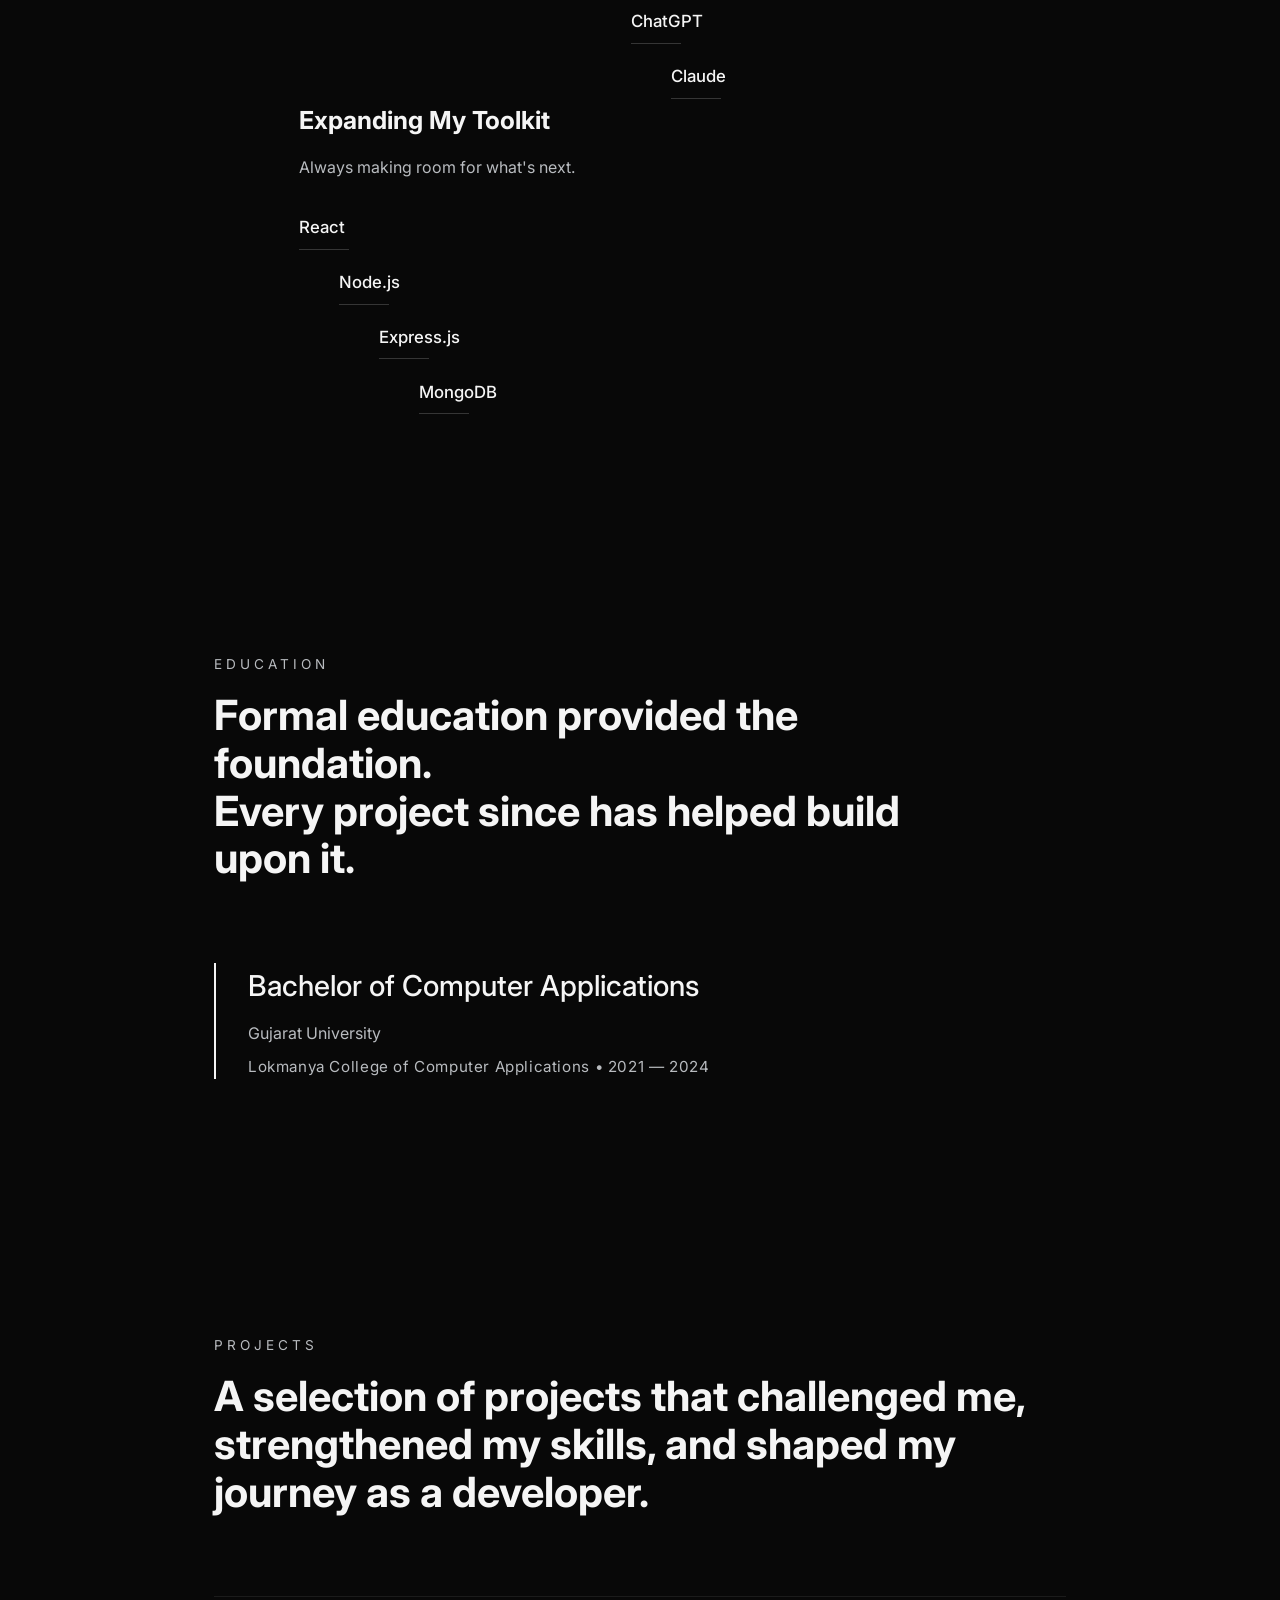
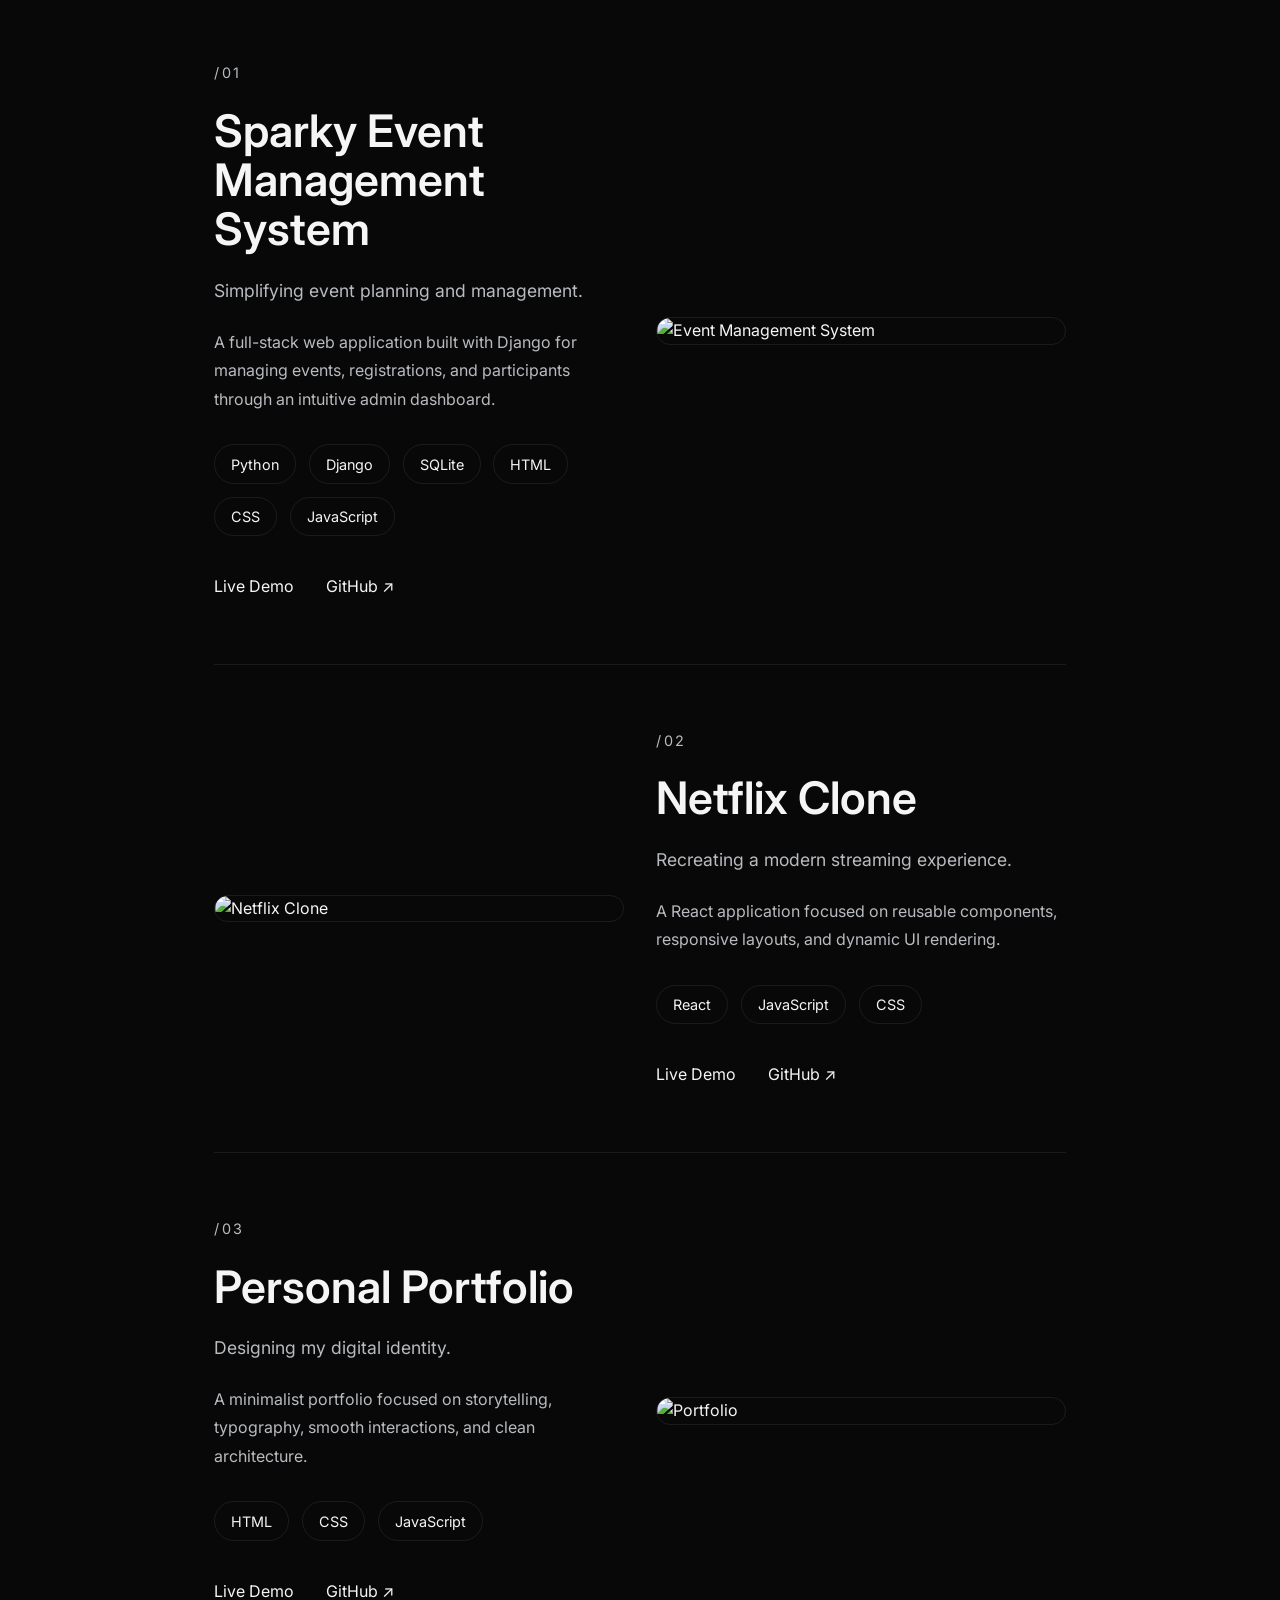
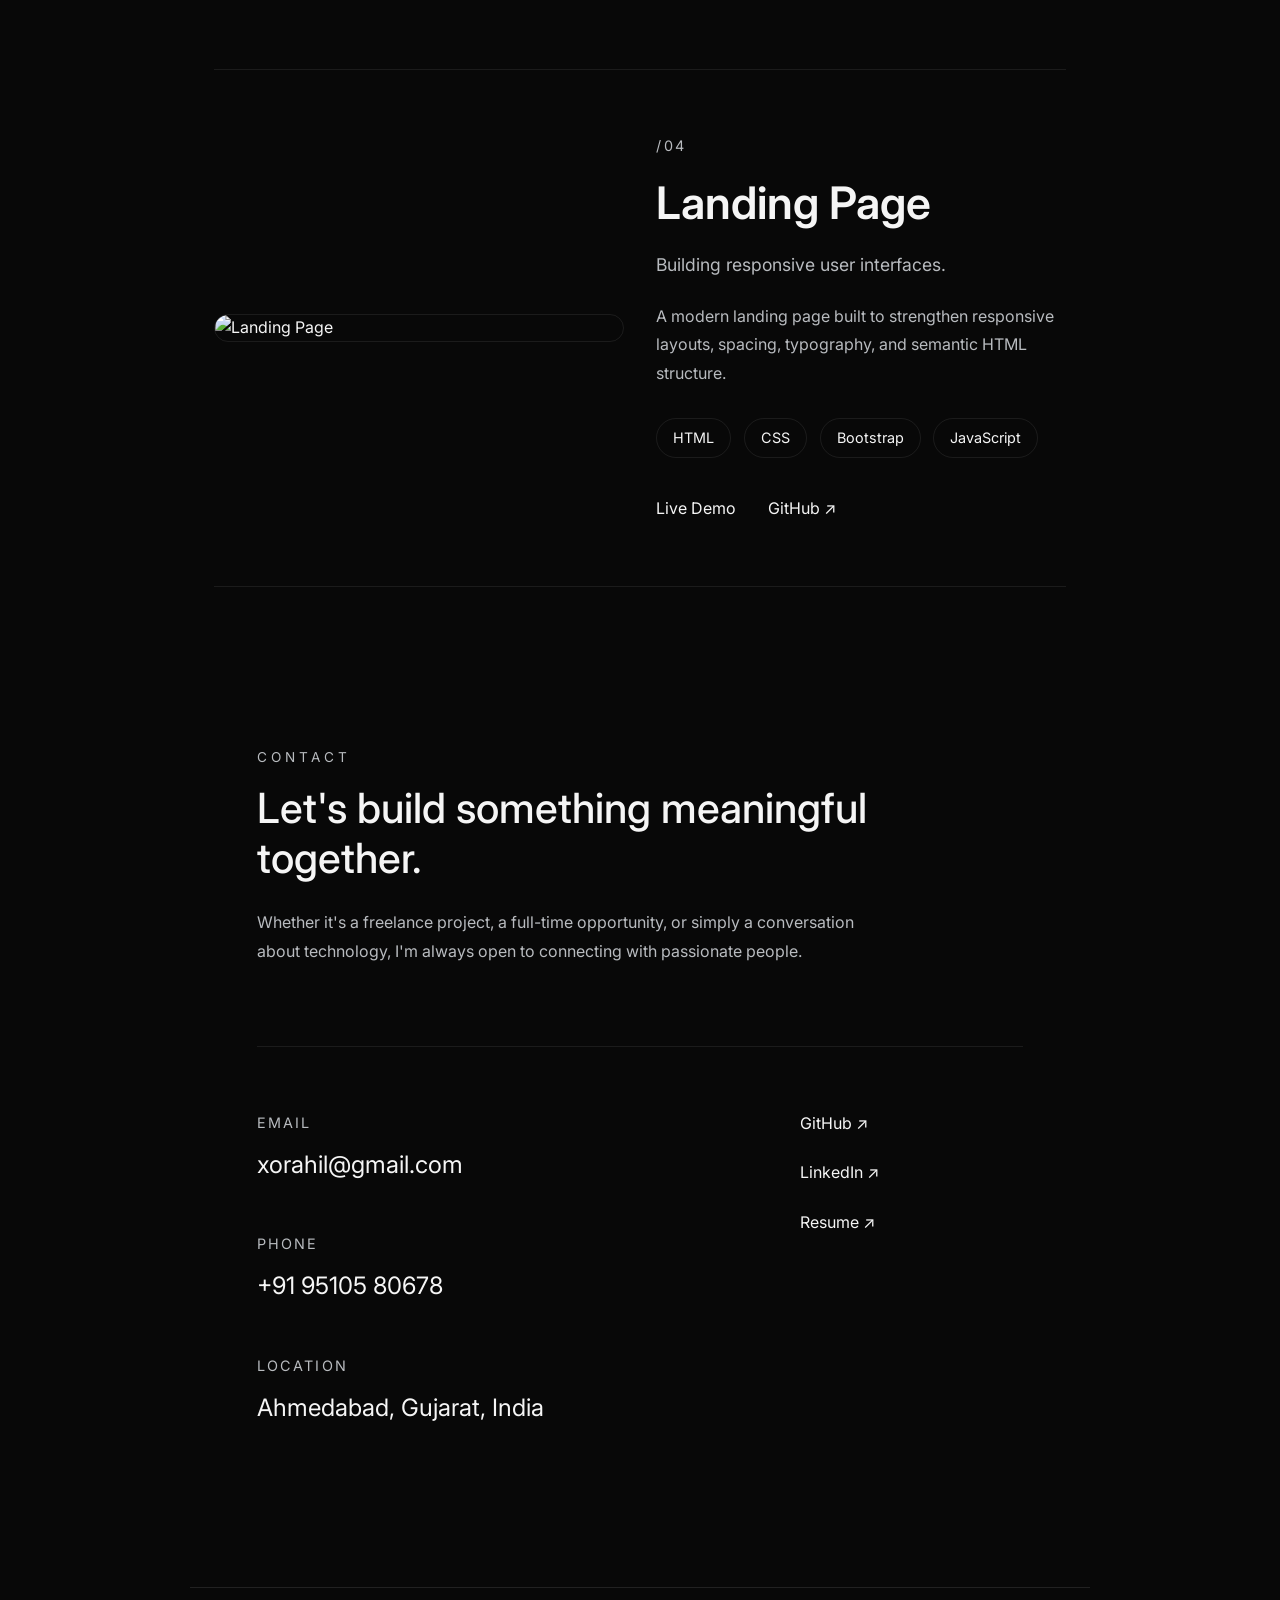
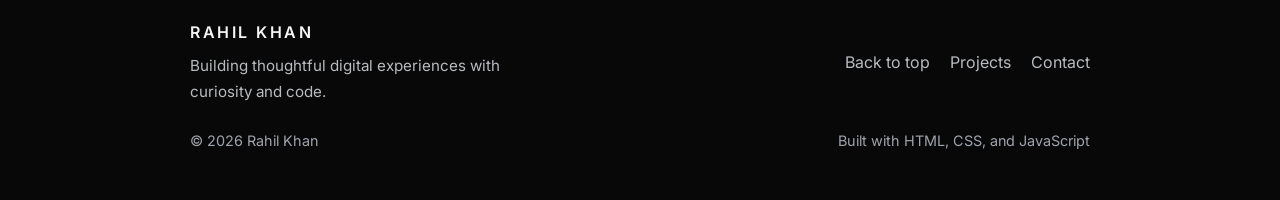
==== commit 78025d1d: "Updated with latest info." ====
--- a/index.html
+++ b/index.html
@@ -3,80 +3,34 @@
   <head>
     <meta charset="UTF-8" />
     <meta name="viewport" content="width=device-width, initial-scale=1.0" />
-    <title>Rahil Khan | Python Developer & Aspiring MERN Stack Developer</title>
-    <meta
-      name="description"
-      content="Portfolio of Rahil Khan — Python/Django developer from Ahmedabad, India, building toward the MERN stack. Explore projects, skills, and ways to connect."
-    />
-    <meta name="author" content="Rahil Khan" />
-    <meta name="theme-color" content="#080808" />
-
-    <!-- Open Graph / social preview -->
-    <meta property="og:type" content="website" />
-    <meta property="og:title" content="Rahil Khan | Python Developer" />
-    <meta
-      property="og:description"
-      content="Portfolio of Rahil Khan — Python/Django developer building toward the MERN stack. Explore projects, skills, and ways to connect."
-    />
-    <meta property="og:image" content="assets/images/portfolio.webp" />
-    <meta property="og:url" content="https://xorahil.github.io/portfolio-v1/" />
-
-    <!-- Twitter card -->
-    <meta name="twitter:card" content="summary_large_image" />
-    <meta name="twitter:title" content="Rahil Khan | Python Developer" />
-    <meta
-      name="twitter:description"
-      content="Portfolio of Rahil Khan — Python/Django developer building toward the MERN stack."
-    />
-    <meta name="twitter:image" content="assets/images/portfolio.webp" />
-
-    <!-- Favicon -->
-    <link rel="icon" type="image/svg+xml" href="assets/images/favicon.svg" />
+    <title>Rahil's Portfolio</title>
 
     <!-- Google font CDN -->
     <link rel="preconnect" href="https://fonts.googleapis.com" />
     <link rel="preconnect" href="https://fonts.gstatic.com" crossorigin />
     <link
-      href="https://fonts.googleapis.com/css2?family=Inter:ital,opsz,wght@0,14..32,100..900;1,14..32,100..900&family=Teko:wght@300..700&display=swap"
+      href="https://fonts.googleapis.com/css2?family=Inter:ital,opsz,wght@0,14..32,100..900;1,14..32,100..900&display=swap"
+      rel="stylesheet"
+    />
+
+    <!-- additional fonts cdns -->
+    <link rel="preconnect" href="https://fonts.googleapis.com" />
+    <link rel="preconnect" href="https://fonts.gstatic.com" crossorigin />
+    <link
+      href="https://fonts.googleapis.com/css2?family=Teko:wght@300..700&display=swap"
       rel="stylesheet"
     />
 
     <link rel="stylesheet" href="assets/css/styles.css" />
   </head>
   <body>
-    <!-- Skip link for accessibility -->
-    <a class="skip-link" href="#main-content">Skip to content</a>
-
     <!-- Header section start -->
     <header>
-      <nav>
-        <a href="#hero" class="nav-brand">RK</a>
-
-        <button
-          class="nav-toggle"
-          id="navToggle"
-          aria-label="Toggle navigation menu"
-          aria-expanded="false"
-          aria-controls="navMenu"
-        >
-          <span></span>
-          <span></span>
-          <span></span>
-        </button>
-
-        <ul class="nav-menu" id="navMenu">
-          <li><a href="#about">About</a></li>
-          <li><a href="#skills">Skills</a></li>
-          <li><a href="#education">Education</a></li>
-          <li><a href="#projects">Projects</a></li>
-          <li><a href="#contact" class="nav-cta">Contact</a></li>
-        </ul>
-      </nav>
+      <nav></nav>
     </header>
     <!-- Header section end -->
-
     <!-- Main content start -->
-    <main id="main-content">
+    <main>
       <!-- Hero section start -->
       <section id="hero">
         <div class="hero-title">
@@ -88,14 +42,12 @@
         </div>
         <!-- <img
           class="hero-image"
-          src="assets/images/portrait.webp"
+          src="portrait.png"
           alt="Portrait of Rahil Khan"
-          width="330"
-          height="440"
         /> -->
         <div class="hero-content">
           <h2 class="hero-subtitle">
-            Python Developer | Aspiring MERN Stack Developer
+            Python Developer
           </h2>
           <p class="hero-description">
             Technology will continue to evolve, and so will the tools we use.
@@ -168,8 +120,8 @@
           <div class="timeline-item right">
             <h3>Resilience</h3>
             <p>
-              Right after the pandemic, a major road accident tested my
-              determination, but never my passion for technology.
+              Right after the pandemic, A major road accident tested my
+              determination, but never my passion for tech-itemnology.
             </p>
           </div>
 
@@ -200,7 +152,7 @@
             <h3>Sharpening the Craft</h3>
             <p>
               Every experience added a new perspective, strengthening both my
-              technical skills and the way I approach problems.
+              tech-itemnical skills and the way I approach problems.
             </p>
           </div>
 
@@ -319,6 +271,11 @@
       <!-- Education section end -->
 
       <!-- Projects section start -->
+
+      <!-- ==========================================
+                PROJECTS
+========================================== -->
+
       <section id="projects">
         <div class="projects-intro">
           <p class="section-label">PROJECTS</p>
@@ -329,15 +286,15 @@
           </h2>
         </div>
 
-        <!-- PROJECT 01 -->
+        <!-- ==========================================
+                    PROJECT
+    ========================================== -->
+
         <article class="project">
           <div class="project-preview">
             <img
-              src="./assets/images/event-management.webp"
-              alt="Sparky Event Management System dashboard"
-              width="1200"
-              height="679"
-              loading="lazy"
+              src="./assets/images/event-management.png"
+              alt="Event Management System"
             />
           </div>
 
@@ -366,37 +323,22 @@
             </ul>
 
             <div class="project-links">
-              <a
-                href="https://sparkyevents.onrender.com"
-                target="_blank"
-                rel="noopener"
-              >
-                Live Demo
-              </a>
-              <a
-                href="https://github.com/xoRahiL/SparkyEvents"
-                target="_blank"
-                rel="noopener"
-              >
-                GitHub ↗
-              </a>
-            </div>
-            <p class="demo-note">
-              <span aria-hidden="true">⏳</span> Hosted on a free tier — the
-              demo may take 30–60s to wake up on first load.
-            </p>
+              <a href="https://sparkyevents.onrender.com" target="_blank"> Live Demo </a>
+
+              <a href="https://sparkyevents.onrender.com" target="_blank"> GitHub ↗ </a>
+            </div>
           </div>
         </article>
 
-        <!-- PROJECT 02 -->
+        <!-- ==========================================
+                    PROJECT
+    ========================================== -->
+
         <article class="project">
           <div class="project-preview">
             <img
-              src="./assets/images/netflixclone-project.webp"
-              alt="Netflix Clone UI screenshot"
-              width="1200"
-              height="678"
-              loading="lazy"
+              src="./assets/images/netflixclone-project.jpeg"
+              alt="Netflix Clone"
             />
           </div>
 
@@ -421,28 +363,20 @@
             </ul>
 
             <div class="project-links">
-              <a href="#" target="_blank" rel="noopener">Live Demo</a>
-              <a
-                href="https://github.com/xoRahiL/netflix-clone"
-                target="_blank"
-                rel="noopener"
-              >
-                GitHub ↗
-              </a>
+              <a href="#" target="_blank"> Live Demo </a>
+
+              <a href="https://github.com/xoRahiL/netflix-clone"> GitHub ↗ </a>
             </div>
           </div>
         </article>
 
-        <!-- PROJECT 03 -->
+        <!-- ==========================================
+                    PROJECT
+    ========================================== -->
+
         <article class="project">
           <div class="project-preview">
-            <img
-              src="./assets/images/portfolio.webp"
-              alt="Personal Portfolio site screenshot"
-              width="1200"
-              height="702"
-              loading="lazy"
-            />
+            <img src="./assets/images/portfolio.png" alt="Portfolio" />
           </div>
 
           <div class="project-content">
@@ -464,34 +398,22 @@
             </ul>
 
             <div class="project-links">
-              <a
-                href="https://xorahil.github.io/portfolio-v1/"
-                target="_blank"
-                rel="noopener"
-              >
+              <a href="https://xorahil.github.io/portfolio-v1/" target="_blank">
                 Live Demo
               </a>
-              <a
-                href="https://github.com/xoRahiL/portfolio-v1"
-                target="_blank"
-                rel="noopener"
-              >
-                GitHub ↗
-              </a>
+
+              <a href="https://github.com/xoRahiL/portfolio-v1"> GitHub ↗ </a>
             </div>
           </div>
         </article>
 
-        <!-- PROJECT 04 -->
+        <!-- ==========================================
+                    PROJECT
+    ========================================== -->
+
         <article class="project">
           <div class="project-preview">
-            <img
-              src="./assets/images/regna-boostrap.webp"
-              alt="Regna landing page screenshot"
-              width="1200"
-              height="678"
-              loading="lazy"
-            />
+            <img src="./assets/images/regna-boostrap.png" alt="Landing Page" />
           </div>
 
           <div class="project-content">
@@ -517,14 +439,13 @@
               <a
                 href="https://xorahil.github.io/RegnaBootstrap/"
                 target="_blank"
-                rel="noopener"
               >
                 Live Demo
               </a>
+
               <a
                 href="https://github.com/xoRahiL/RegnaBootstrap"
                 target="_blank"
-                rel="noopener"
               >
                 GitHub ↗
               </a>
@@ -532,9 +453,14 @@
           </div>
         </article>
       </section>
+
       <!-- Projects section end -->
 
       <!-- Contact section start -->
+      <!-- ==========================================
+                CONTACT
+========================================== -->
+
       <section id="contact">
         <div class="contact-intro">
           <p class="section-label">CONTACT</p>
@@ -569,31 +495,21 @@
           </div>
 
           <div class="contact-socials">
-            <a href="https://github.com/xoRahiL" target="_blank" rel="noopener"
-              >GitHub ↗</a
-            >
-            <a
-              href="https://www.linkedin.com/in/rahil-khan-xo21/"
-              target="_blank"
-              rel="noopener"
-              >LinkedIn ↗</a
-            >
-            <a href="resume.html" target="_blank" rel="noopener">Resume ↗</a>
+            <a href="https://github.com/xoRahiL" target="_blank"> GitHub ↗ </a>
+            <a href="" target="_blank"> LinkedIn ↗ </a>
+            <a href="" target="_blank"> Resume ↗ </a>
           </div>
         </div>
       </section>
       <!-- Contact section end -->
     </main>
     <!-- Main content end -->
-
     <!-- Footer section start -->
     <footer>
       <div class="footer-content">
         <div class="footer-brand">
           <span class="footer-name">Rahil Khan</span>
-          <p>
-            Building thoughtful digital experiences with curiosity and code.
-          </p>
+          <p>Building thoughtful digital experiences with curiosity and code.</p>
         </div>
 
         <div class="footer-links">
@@ -610,6 +526,71 @@
     </footer>
     <!-- Footer section end -->
 
-    <script src="assets/js/script.js"></script>
+    <script>
+      const observer = new IntersectionObserver(
+        (entries) => {
+          entries.forEach((entry) => {
+            if (entry.isIntersecting) {
+              entry.target.classList.add("show");
+            }
+          });
+        },
+        {
+          threshold: 0.2,
+        },
+      );
+      const heroTitle = document.querySelector(".hero-title");
+      const heroImage = document.querySelector(".hero-image");
+      const heroContent = document.querySelector(".hero-content");
+
+      const revealHero = () => {
+        heroTitle?.classList.add("show");
+        heroImage?.classList.add("show");
+        heroContent?.classList.add("show");
+      };
+
+      const easeInOutQuad = (t) => (t < 0.5 ? 2 * t * t : -1 + (4 - 2 * t) * t);
+
+      const smoothScroll = (target, duration = 900) => {
+        const targetEl = document.querySelector(target);
+        if (!targetEl) return;
+
+        const start = window.scrollY;
+        const end = targetEl.getBoundingClientRect().top + start;
+        const startTime = performance.now();
+
+        const scrollStep = (currentTime) => {
+          const elapsed = currentTime - startTime;
+          const progress = Math.min(elapsed / duration, 1);
+          const eased = easeInOutQuad(progress);
+          window.scrollTo(0, start + (end - start) * eased);
+
+          if (progress < 1) {
+            requestAnimationFrame(scrollStep);
+          }
+        };
+
+        requestAnimationFrame(scrollStep);
+      };
+
+      window.addEventListener("load", () => {
+        requestAnimationFrame(revealHero);
+      });
+
+      document.querySelectorAll(".hero-btns a[href^='#']").forEach((link) => {
+        link.addEventListener("click", (event) => {
+          event.preventDefault();
+          smoothScroll(link.getAttribute("href"));
+        });
+      });
+
+      document
+        .querySelectorAll(
+          ".about-story, .timeline-item, .skills-intro, .stack-item, #skills .tech-item, .education-intro, .education-card, .education-content, .projects-intro, .project, .contact-intro, .contact-content, .footer-content, .footer-meta, #contact h2, #contact > p",
+        )
+        .forEach((item) => {
+          observer.observe(item);
+        });
+    </script>
   </body>
 </html>
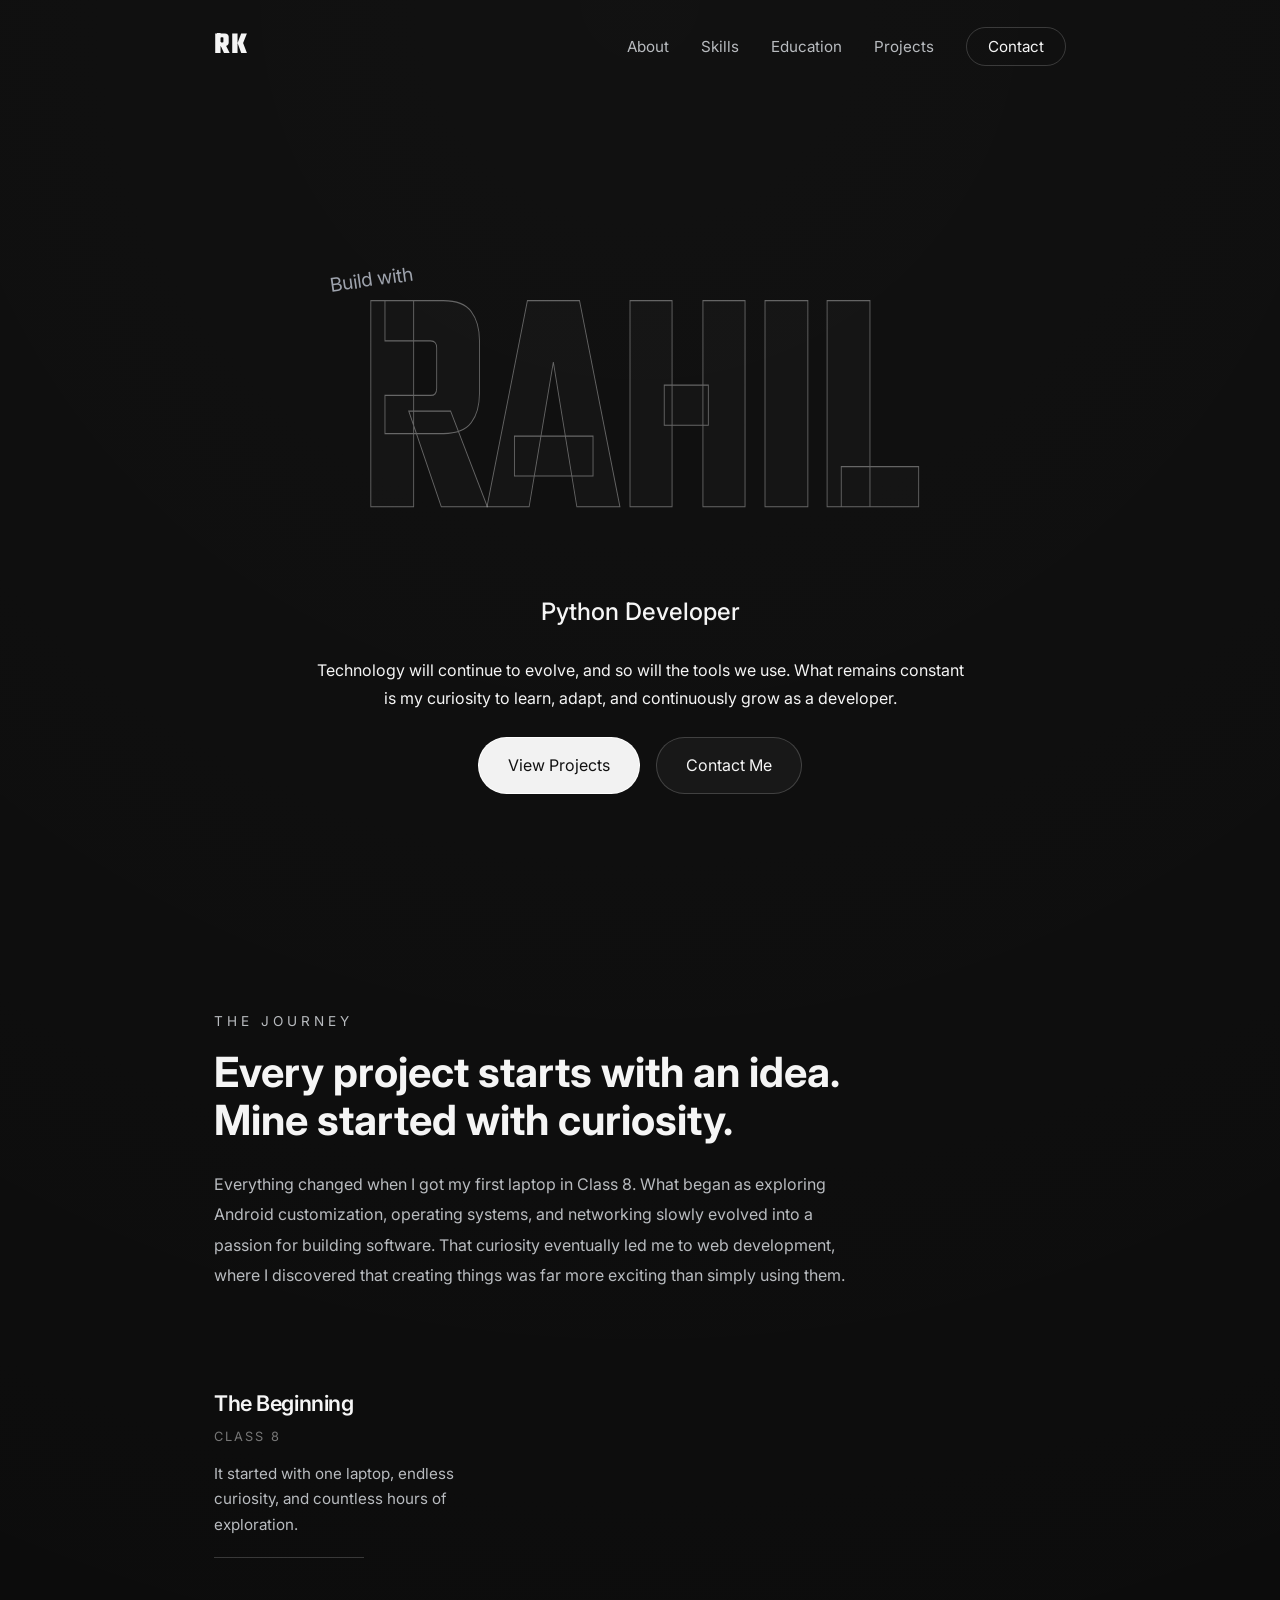
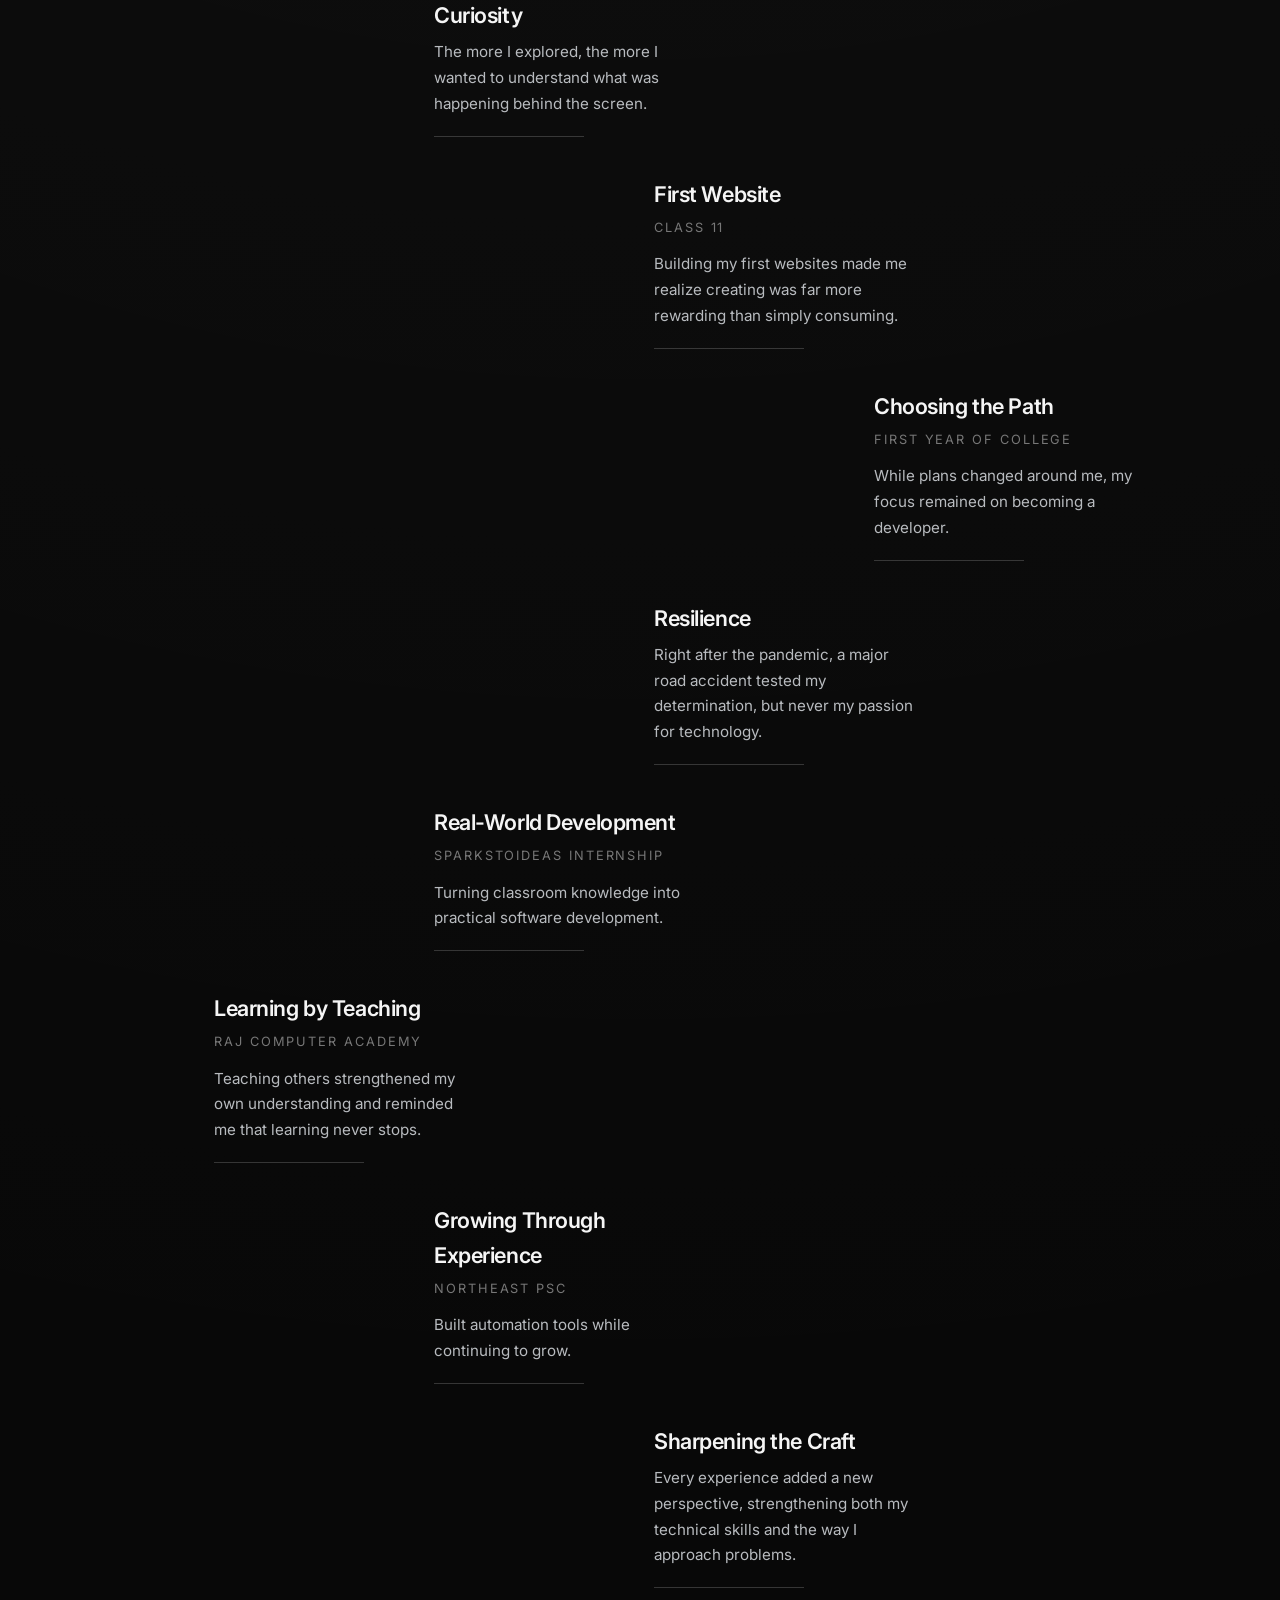
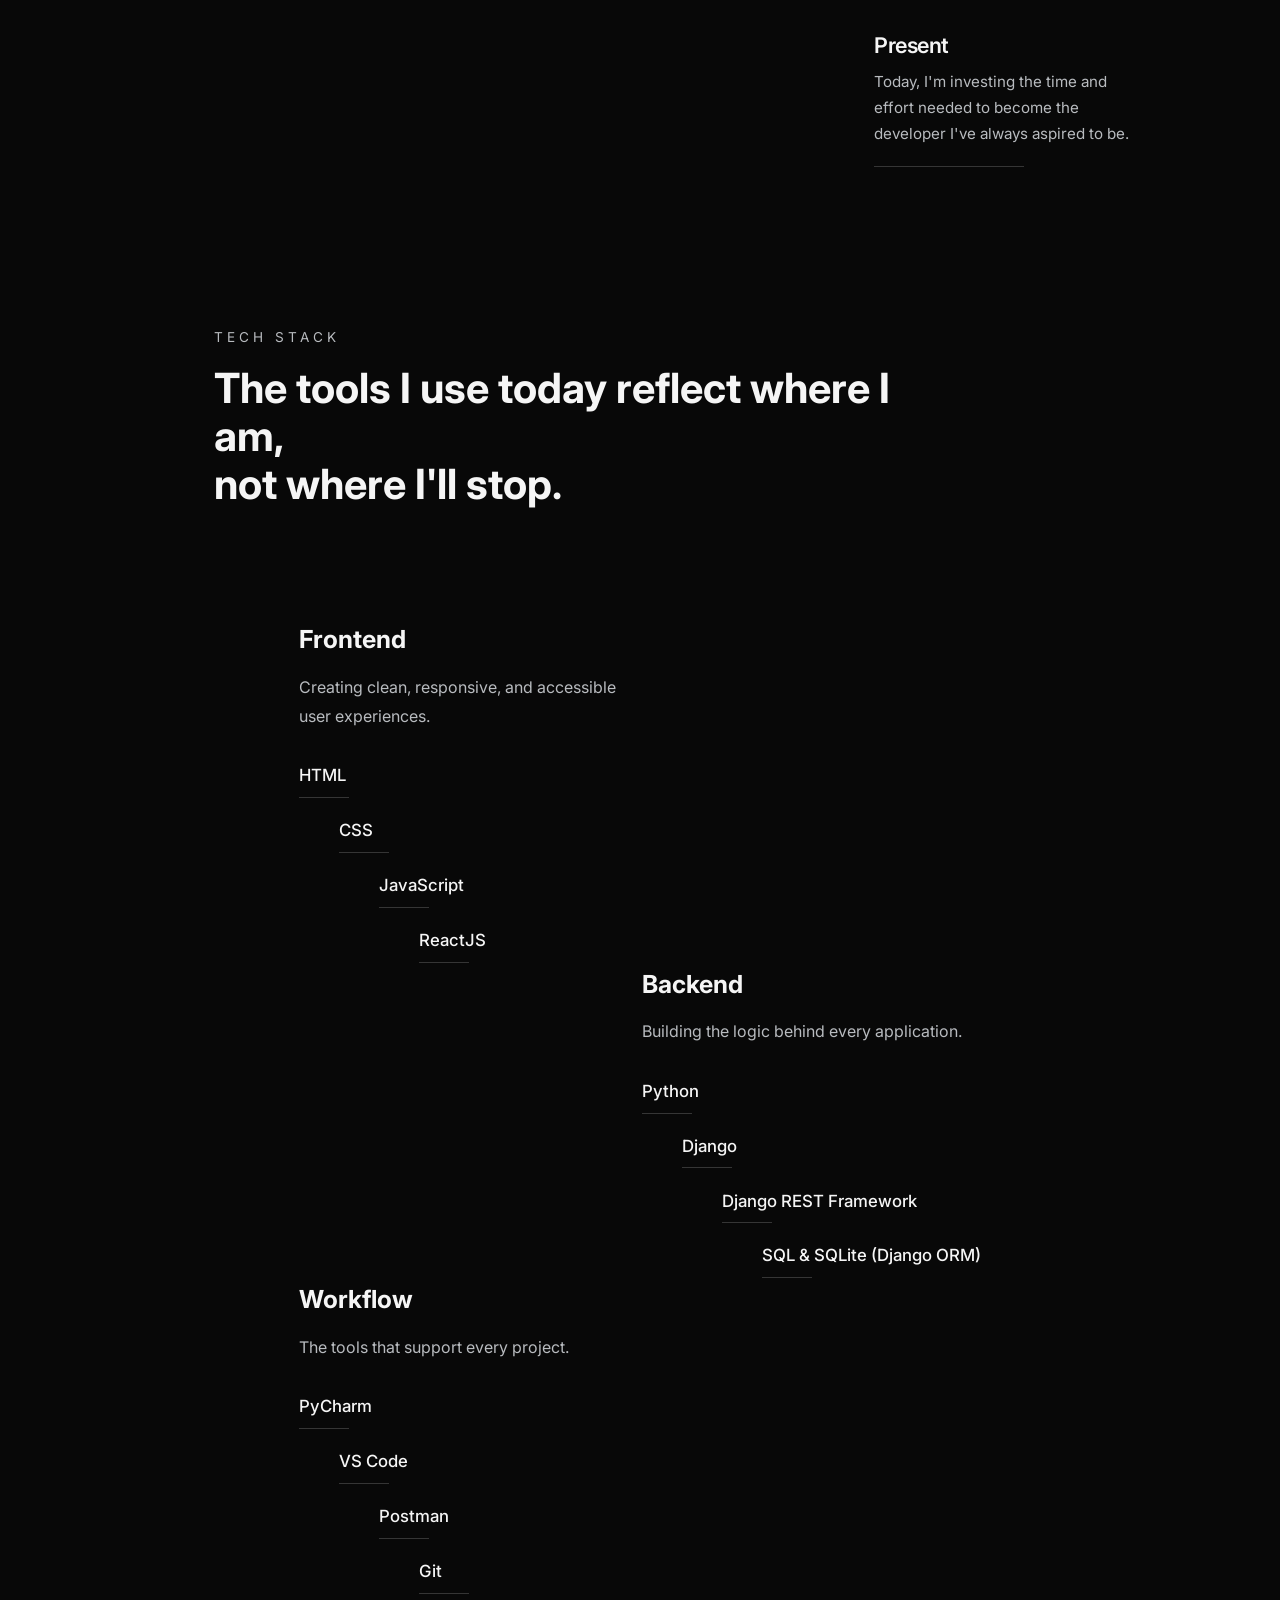
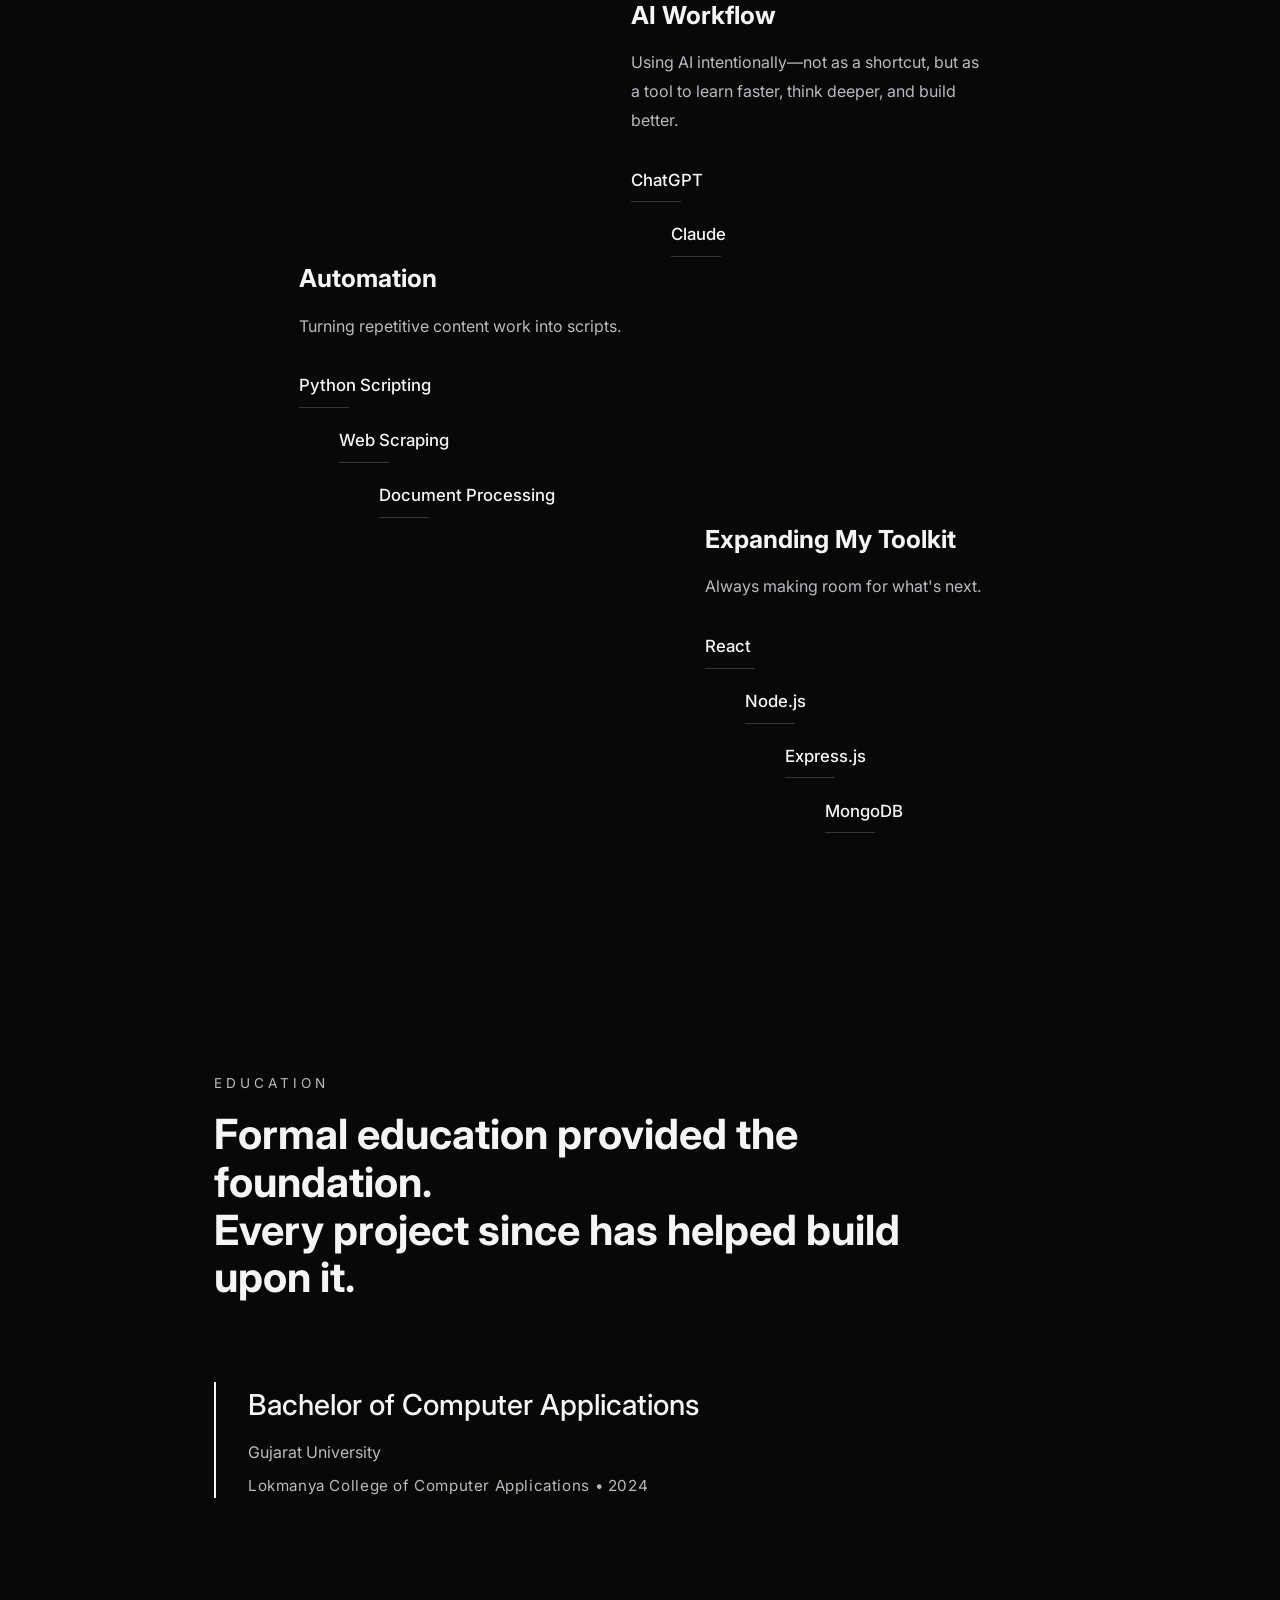
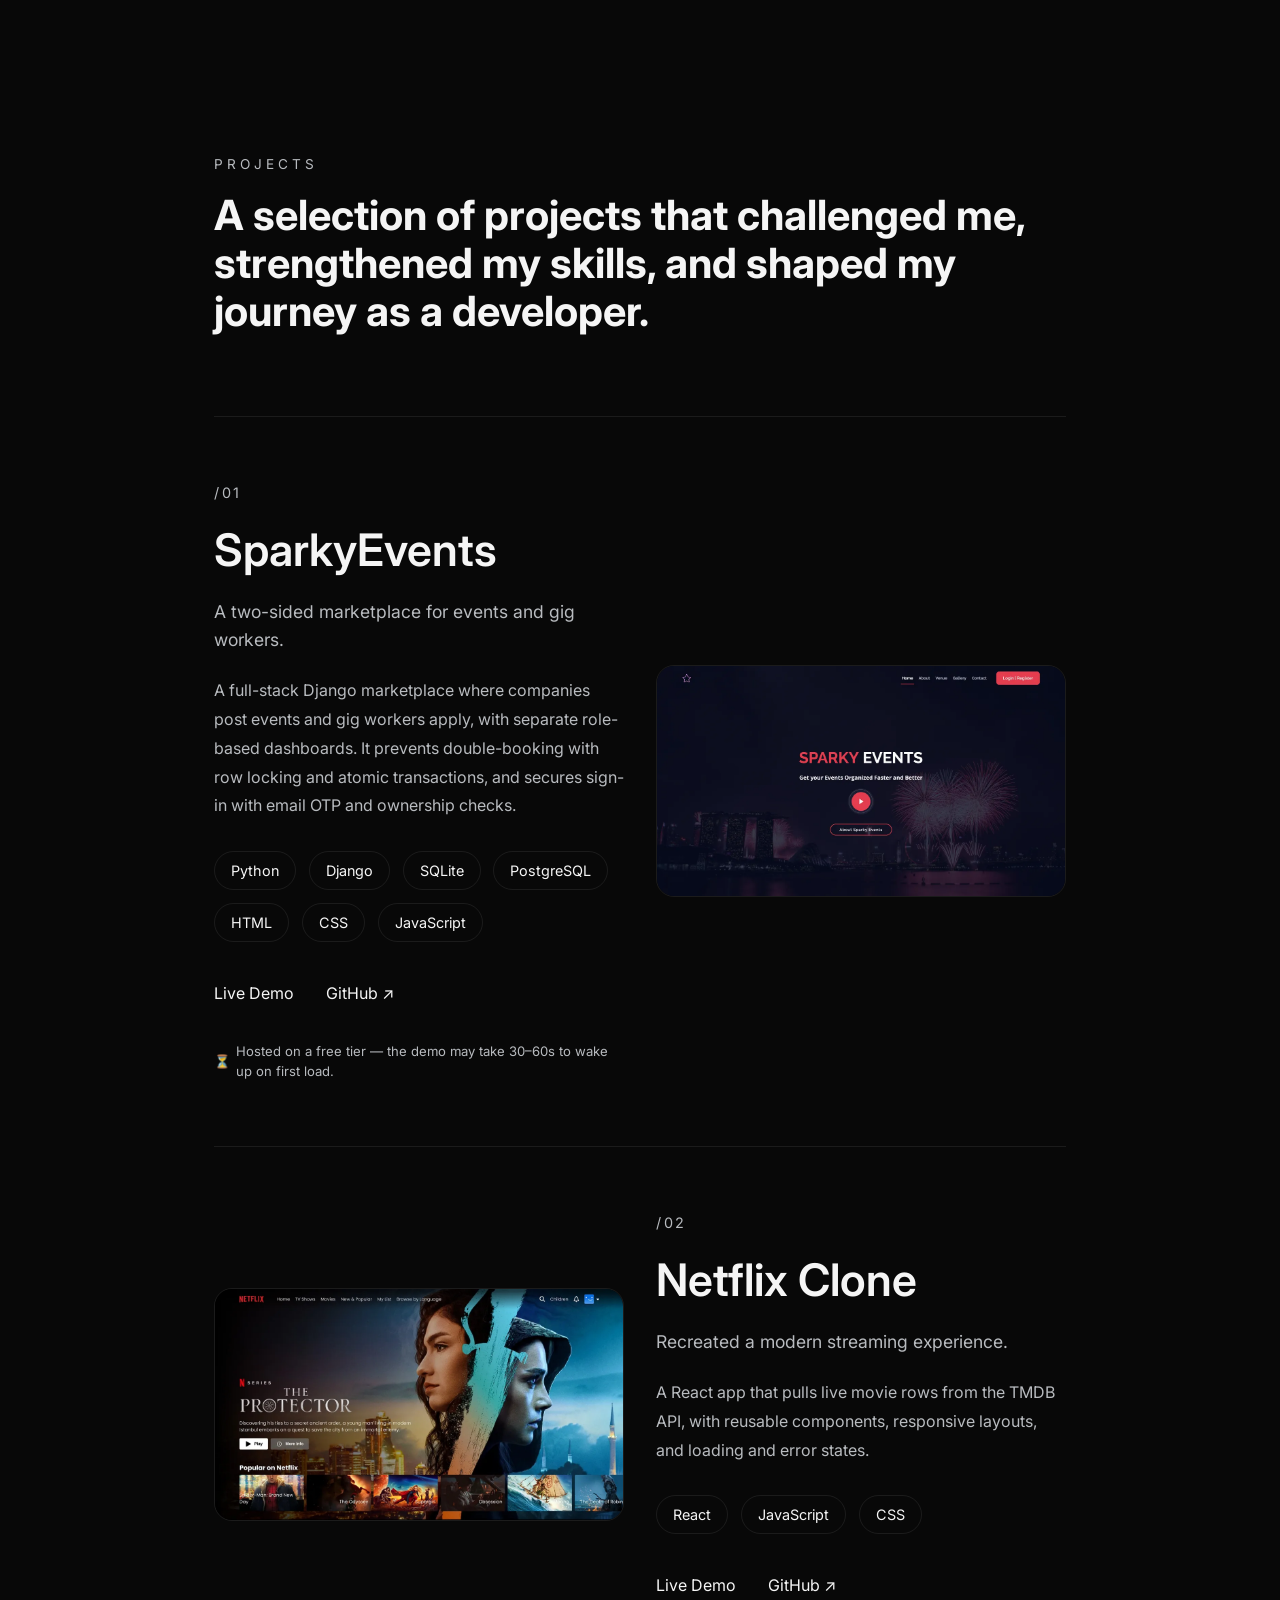
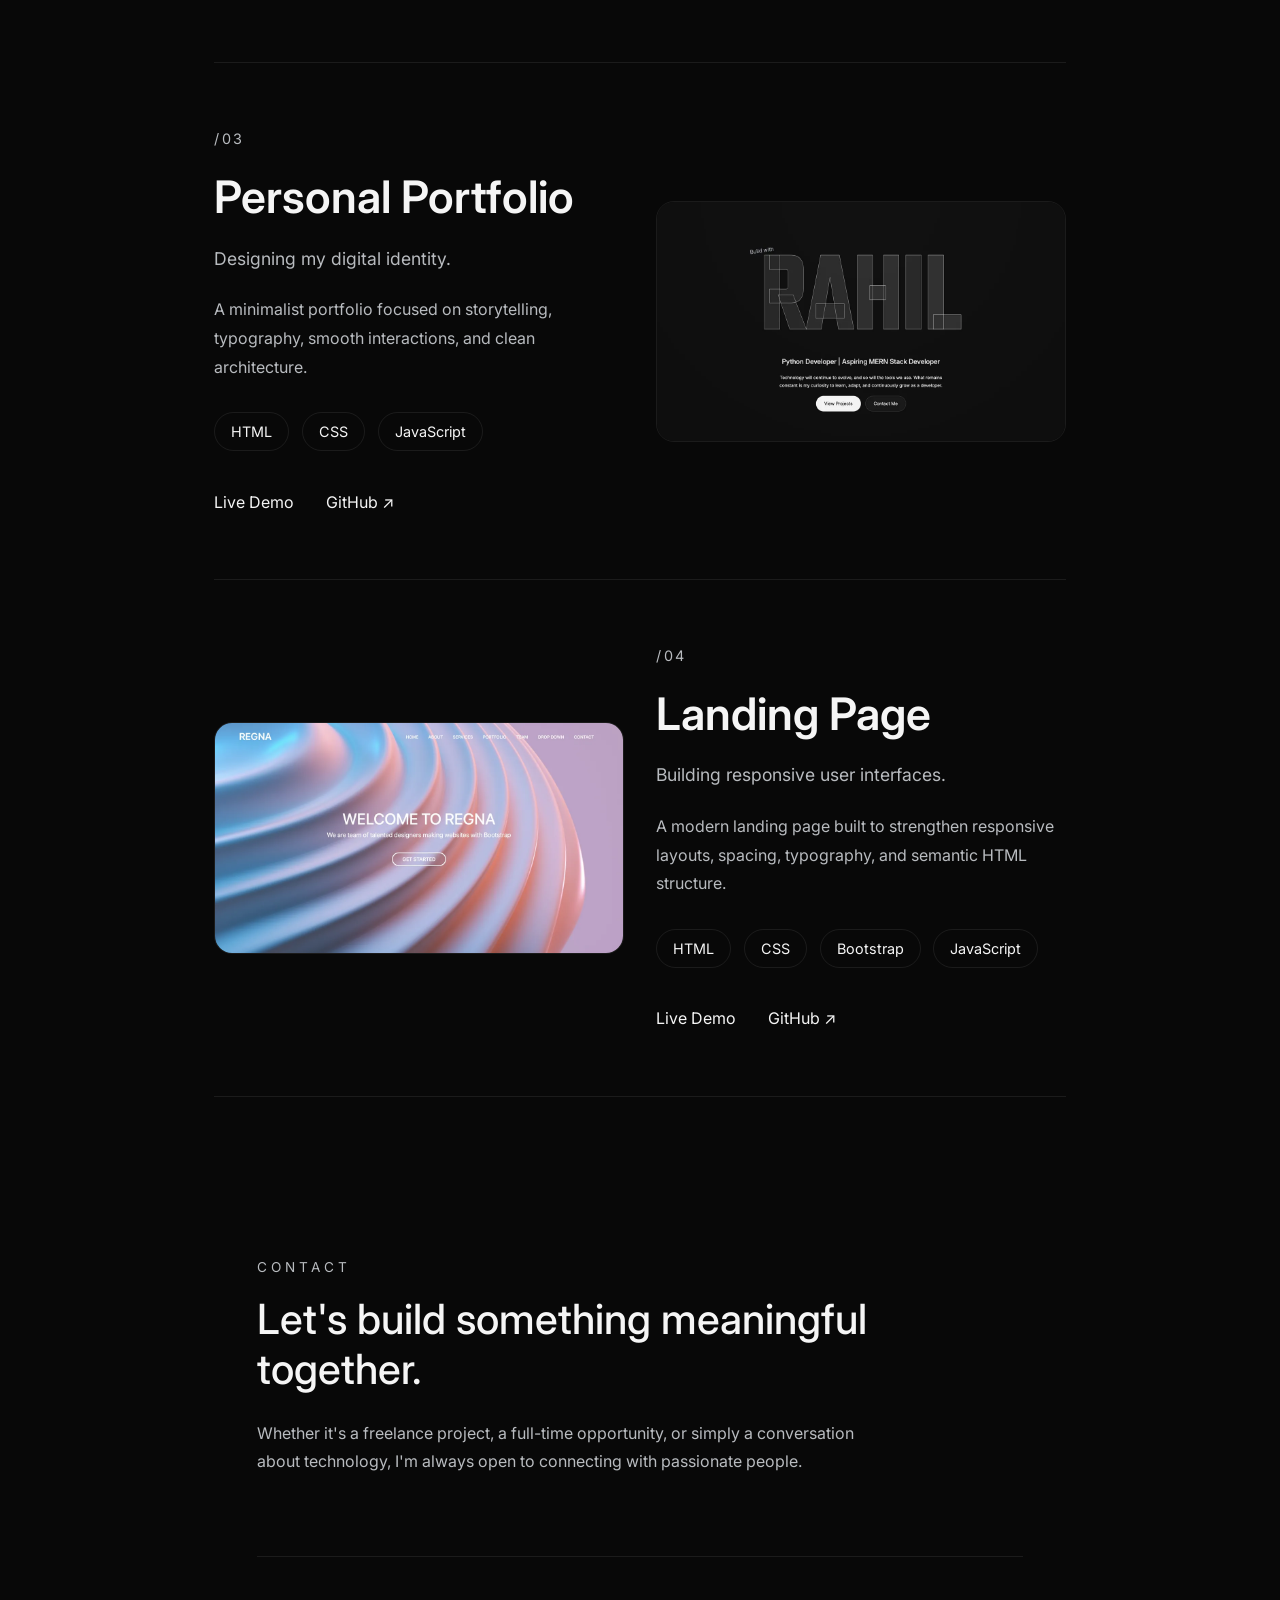
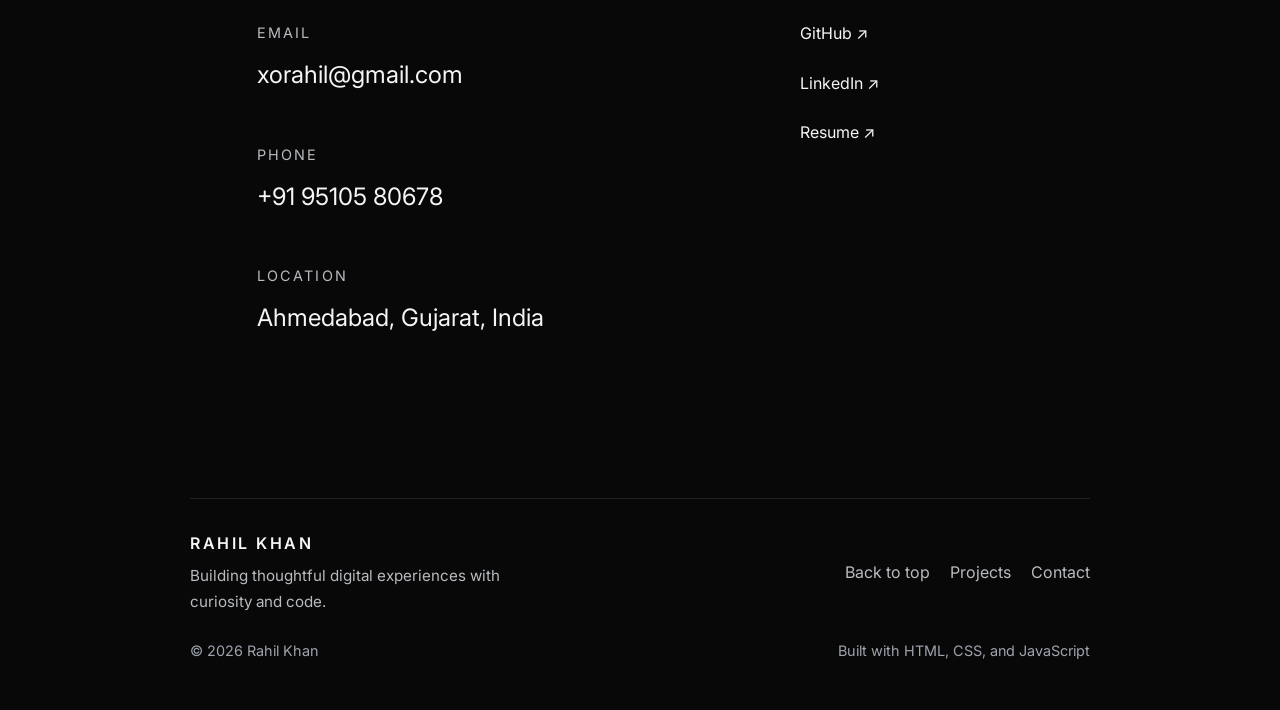
==== commit c6453cb7: "Updated with few latest info." ====
--- a/index.html
+++ b/index.html
@@ -3,34 +3,80 @@
   <head>
     <meta charset="UTF-8" />
     <meta name="viewport" content="width=device-width, initial-scale=1.0" />
-    <title>Rahil's Portfolio</title>
+    <title>Rahil Khan | Python & Django Developer</title>
+    <meta
+      name="description"
+      content="Portfolio of Rahil Khan, a Python & Django developer from Ahmedabad, India, building full-stack web apps and Python automation tools."
+    />
+    <meta name="author" content="Rahil Khan" />
+    <meta name="theme-color" content="#080808" />
+
+    <!-- Open Graph / social preview -->
+    <meta property="og:type" content="website" />
+    <meta property="og:title" content="Rahil Khan | Python Developer" />
+    <meta
+      property="og:description"
+      content="Portfolio of Rahil Khan — Python/Django developer building toward the MERN stack. Explore projects, skills, and ways to connect."
+    />
+    <meta property="og:image" content="assets/images/portfolio.webp" />
+    <meta property="og:url" content="https://xorahil.github.io/portfolio-v1/" />
+
+    <!-- Twitter card -->
+    <meta name="twitter:card" content="summary_large_image" />
+    <meta name="twitter:title" content="Rahil Khan | Python Developer" />
+    <meta
+      name="twitter:description"
+      content="Portfolio of Rahil Khan — Python/Django developer building toward the MERN stack."
+    />
+    <meta name="twitter:image" content="assets/images/portfolio.webp" />
+
+    <!-- Favicon -->
+    <link rel="icon" type="image/svg+xml" href="assets/images/favicon.svg" />
 
     <!-- Google font CDN -->
     <link rel="preconnect" href="https://fonts.googleapis.com" />
     <link rel="preconnect" href="https://fonts.gstatic.com" crossorigin />
     <link
-      href="https://fonts.googleapis.com/css2?family=Inter:ital,opsz,wght@0,14..32,100..900;1,14..32,100..900&display=swap"
-      rel="stylesheet"
-    />
-
-    <!-- additional fonts cdns -->
-    <link rel="preconnect" href="https://fonts.googleapis.com" />
-    <link rel="preconnect" href="https://fonts.gstatic.com" crossorigin />
-    <link
-      href="https://fonts.googleapis.com/css2?family=Teko:wght@300..700&display=swap"
+      href="https://fonts.googleapis.com/css2?family=Inter:ital,opsz,wght@0,14..32,100..900;1,14..32,100..900&family=Teko:wght@300..700&display=swap"
       rel="stylesheet"
     />
 
     <link rel="stylesheet" href="assets/css/styles.css" />
   </head>
   <body>
+    <!-- Skip link for accessibility -->
+    <a class="skip-link" href="#main-content">Skip to content</a>
+
     <!-- Header section start -->
     <header>
-      <nav></nav>
+      <nav>
+        <a href="#hero" class="nav-brand">RK</a>
+
+        <button
+          class="nav-toggle"
+          id="navToggle"
+          aria-label="Toggle navigation menu"
+          aria-expanded="false"
+          aria-controls="navMenu"
+        >
+          <span></span>
+          <span></span>
+          <span></span>
+        </button>
+
+        <ul class="nav-menu" id="navMenu">
+          <li><a href="#about">About</a></li>
+          <li><a href="#skills">Skills</a></li>
+          <li><a href="#education">Education</a></li>
+          <li><a href="#projects">Projects</a></li>
+          <li><a href="#contact" class="nav-cta">Contact</a></li>
+        </ul>
+      </nav>
     </header>
     <!-- Header section end -->
+
     <!-- Main content start -->
-    <main>
+    <main id="main-content">
       <!-- Hero section start -->
       <section id="hero">
         <div class="hero-title">
@@ -42,8 +88,10 @@
         </div>
         <!-- <img
           class="hero-image"
-          src="portrait.png"
+          src="assets/images/portrait.webp"
           alt="Portrait of Rahil Khan"
+          width="330"
+          height="440"
         /> -->
         <div class="hero-content">
           <h2 class="hero-subtitle">
@@ -120,8 +168,8 @@
           <div class="timeline-item right">
             <h3>Resilience</h3>
             <p>
-              Right after the pandemic, A major road accident tested my
-              determination, but never my passion for tech-itemnology.
+              Right after the pandemic, a major road accident tested my
+              determination, but never my passion for technology.
             </p>
           </div>
 
@@ -152,7 +200,7 @@
             <h3>Sharpening the Craft</h3>
             <p>
               Every experience added a new perspective, strengthening both my
-              tech-itemnical skills and the way I approach problems.
+              technical skills and the way I approach problems.
             </p>
           </div>
 
@@ -191,6 +239,7 @@
               <div class="tech-item">HTML</div>
               <div class="tech-item">CSS</div>
               <div class="tech-item">JavaScript</div>
+              <div class="tech-item">ReactJS</div>
             </div>
           </div>
 
@@ -202,7 +251,8 @@
             <div class="tech-item-stair">
               <div class="tech-item">Python</div>
               <div class="tech-item">Django</div>
-              <div class="tech-item">SQL</div>
+              <div class="tech-item">Django REST Framework</div>
+              <div class="tech-item">SQL & SQLite (Django ORM)</div>
             </div>
           </div>
 
@@ -212,10 +262,10 @@
             <span>The tools that support every project.</span>
 
             <div class="tech-item-stair">
-              <div class="tech-item">Git</div>
-              <div class="tech-item">GitHub</div>
+              <div class="tech-item">PyCharm</div>
               <div class="tech-item">VS Code</div>
               <div class="tech-item">Postman</div>
+              <div class="tech-item">Git</div>
             </div>
           </div>
 
@@ -233,8 +283,20 @@
             </div>
           </div>
 
+          <!-- Automation -->
+          <div class="stack-item left">
+            <h3>Automation</h3>
+            <span>Turning repetitive content work into scripts.</span>
+
+            <div class="tech-item-stair">
+              <div class="tech-item">Python Scripting</div>
+              <div class="tech-item">Web Scraping</div>
+              <div class="tech-item">Document Processing</div>
+            </div>
+          </div>
+
           <!-- Expanding -->
-          <div class="stack-item left">
+          <div class="stack-item right">
             <h3>Expanding My Toolkit</h3>
             <span>Always making room for what's next.</span>
 
@@ -263,7 +325,7 @@
             <h3>Bachelor of Computer Applications</h3>
             <p class="education-college">Gujarat University</p>
             <p class="education-meta">
-              Lokmanya College of Computer Applications • 2021 — 2024
+              Lokmanya College of Computer Applications • 2024
             </p>
           </div>
         </div>
@@ -271,11 +333,6 @@
       <!-- Education section end -->
 
       <!-- Projects section start -->
-
-      <!-- ==========================================
-                PROJECTS
-========================================== -->
-
       <section id="projects">
         <div class="projects-intro">
           <p class="section-label">PROJECTS</p>
@@ -286,59 +343,76 @@
           </h2>
         </div>
 
-        <!-- ==========================================
-                    PROJECT
-    ========================================== -->
-
+        <!-- PROJECT 01 -->
         <article class="project">
           <div class="project-preview">
             <img
-              src="./assets/images/event-management.png"
-              alt="Event Management System"
+              src="./assets/images/event-management.webp"
+              alt="Sparky Event Management System dashboard"
+              width="1200"
+              height="679"
+              loading="lazy"
             />
           </div>
 
           <div class="project-content">
             <span class="project-number">/01</span>
 
-            <h3 class="project-title">Sparky Event Management System</h3>
+            <h3 class="project-title">SparkyEvents</h3>
 
             <p class="project-tagline">
-              Simplifying event planning and management.
+              A two-sided marketplace for events and gig workers.
             </p>
 
             <p class="project-description">
-              A full-stack web application built with Django for managing
-              events, registrations, and participants through an intuitive admin
-              dashboard.
+              A full-stack Django marketplace where companies post events and
+              gig workers apply, with separate role-based dashboards. It
+              prevents double-booking with row locking and atomic transactions,
+              and secures sign-in with email OTP and ownership checks.
             </p>
 
             <ul class="project-tech">
               <li>Python</li>
               <li>Django</li>
               <li>SQLite</li>
+              <li>PostgreSQL</li>
               <li>HTML</li>
               <li>CSS</li>
               <li>JavaScript</li>
             </ul>
 
             <div class="project-links">
-              <a href="https://sparkyevents.onrender.com" target="_blank"> Live Demo </a>
-
-              <a href="https://sparkyevents.onrender.com" target="_blank"> GitHub ↗ </a>
-            </div>
+              <a
+                href="https://sparkyevents.onrender.com"
+                target="_blank"
+                rel="noopener"
+              >
+                Live Demo
+              </a>
+              <a
+                href="https://github.com/xoRahiL/SparkyEvents"
+                target="_blank"
+                rel="noopener"
+              >
+                GitHub ↗
+              </a>
+            </div>
+            <p class="demo-note">
+              <span aria-hidden="true">⏳</span> Hosted on a free tier — the
+              demo may take 30–60s to wake up on first load.
+            </p>
           </div>
         </article>
 
-        <!-- ==========================================
-                    PROJECT
-    ========================================== -->
-
+        <!-- PROJECT 02 -->
         <article class="project">
           <div class="project-preview">
             <img
-              src="./assets/images/netflixclone-project.jpeg"
-              alt="Netflix Clone"
+              src="./assets/images/netflixclone-project.webp"
+              alt="Netflix Clone UI screenshot"
+              width="1200"
+              height="678"
+              loading="lazy"
             />
           </div>
 
@@ -348,12 +422,13 @@
             <h3 class="project-title">Netflix Clone</h3>
 
             <p class="project-tagline">
-              Recreating a modern streaming experience.
+              Recreated a modern streaming experience.
             </p>
 
             <p class="project-description">
-              A React application focused on reusable components, responsive
-              layouts, and dynamic UI rendering.
+              A React app that pulls live movie rows from the TMDB API, with
+              reusable components, responsive layouts, and loading and error
+              states.
             </p>
 
             <ul class="project-tech">
@@ -363,20 +438,33 @@
             </ul>
 
             <div class="project-links">
-              <a href="#" target="_blank"> Live Demo </a>
-
-              <a href="https://github.com/xoRahiL/netflix-clone"> GitHub ↗ </a>
+              <a
+                href="https://netflix-clone-mu-liard.vercel.app"
+                target="_blank"
+                rel="noopener"
+                >Live Demo</a
+              >
+              <a
+                href="https://github.com/xoRahiL/netflix-clone"
+                target="_blank"
+                rel="noopener"
+              >
+                GitHub ↗
+              </a>
             </div>
           </div>
         </article>
 
-        <!-- ==========================================
-                    PROJECT
-    ========================================== -->
-
+        <!-- PROJECT 03 -->
         <article class="project">
           <div class="project-preview">
-            <img src="./assets/images/portfolio.png" alt="Portfolio" />
+            <img
+              src="./assets/images/portfolio.webp"
+              alt="Personal Portfolio site screenshot"
+              width="1200"
+              height="702"
+              loading="lazy"
+            />
           </div>
 
           <div class="project-content">
@@ -398,22 +486,34 @@
             </ul>
 
             <div class="project-links">
-              <a href="https://xorahil.github.io/portfolio-v1/" target="_blank">
+              <a
+                href="https://xorahil.github.io/portfolio-v1/"
+                target="_blank"
+                rel="noopener"
+              >
                 Live Demo
               </a>
-
-              <a href="https://github.com/xoRahiL/portfolio-v1"> GitHub ↗ </a>
+              <a
+                href="https://github.com/xoRahiL/portfolio-v1"
+                target="_blank"
+                rel="noopener"
+              >
+                GitHub ↗
+              </a>
             </div>
           </div>
         </article>
 
-        <!-- ==========================================
-                    PROJECT
-    ========================================== -->
-
+        <!-- PROJECT 04 -->
         <article class="project">
           <div class="project-preview">
-            <img src="./assets/images/regna-boostrap.png" alt="Landing Page" />
+            <img
+              src="./assets/images/regna-boostrap.webp"
+              alt="Regna landing page screenshot"
+              width="1200"
+              height="678"
+              loading="lazy"
+            />
           </div>
 
           <div class="project-content">
@@ -439,13 +539,14 @@
               <a
                 href="https://xorahil.github.io/RegnaBootstrap/"
                 target="_blank"
+                rel="noopener"
               >
                 Live Demo
               </a>
-
               <a
                 href="https://github.com/xoRahiL/RegnaBootstrap"
                 target="_blank"
+                rel="noopener"
               >
                 GitHub ↗
               </a>
@@ -453,14 +554,9 @@
           </div>
         </article>
       </section>
-
       <!-- Projects section end -->
 
       <!-- Contact section start -->
-      <!-- ==========================================
-                CONTACT
-========================================== -->
-
       <section id="contact">
         <div class="contact-intro">
           <p class="section-label">CONTACT</p>
@@ -495,21 +591,31 @@
           </div>
 
           <div class="contact-socials">
-            <a href="https://github.com/xoRahiL" target="_blank"> GitHub ↗ </a>
-            <a href="" target="_blank"> LinkedIn ↗ </a>
-            <a href="" target="_blank"> Resume ↗ </a>
+            <a href="https://github.com/xoRahiL" target="_blank" rel="noopener"
+              >GitHub ↗</a
+            >
+            <a
+              href="https://www.linkedin.com/in/rahil-khan-xo21/"
+              target="_blank"
+              rel="noopener"
+              >LinkedIn ↗</a
+            >
+            <a href="resume.html" target="_blank" rel="noopener">Resume ↗</a>
           </div>
         </div>
       </section>
       <!-- Contact section end -->
     </main>
     <!-- Main content end -->
+
     <!-- Footer section start -->
     <footer>
       <div class="footer-content">
         <div class="footer-brand">
           <span class="footer-name">Rahil Khan</span>
-          <p>Building thoughtful digital experiences with curiosity and code.</p>
+          <p>
+            Building thoughtful digital experiences with curiosity and code.
+          </p>
         </div>
 
         <div class="footer-links">
@@ -526,71 +632,6 @@
     </footer>
     <!-- Footer section end -->
 
-    <script>
-      const observer = new IntersectionObserver(
-        (entries) => {
-          entries.forEach((entry) => {
-            if (entry.isIntersecting) {
-              entry.target.classList.add("show");
-            }
-          });
-        },
-        {
-          threshold: 0.2,
-        },
-      );
-      const heroTitle = document.querySelector(".hero-title");
-      const heroImage = document.querySelector(".hero-image");
-      const heroContent = document.querySelector(".hero-content");
-
-      const revealHero = () => {
-        heroTitle?.classList.add("show");
-        heroImage?.classList.add("show");
-        heroContent?.classList.add("show");
-      };
-
-      const easeInOutQuad = (t) => (t < 0.5 ? 2 * t * t : -1 + (4 - 2 * t) * t);
-
-      const smoothScroll = (target, duration = 900) => {
-        const targetEl = document.querySelector(target);
-        if (!targetEl) return;
-
-        const start = window.scrollY;
-        const end = targetEl.getBoundingClientRect().top + start;
-        const startTime = performance.now();
-
-        const scrollStep = (currentTime) => {
-          const elapsed = currentTime - startTime;
-          const progress = Math.min(elapsed / duration, 1);
-          const eased = easeInOutQuad(progress);
-          window.scrollTo(0, start + (end - start) * eased);
-
-          if (progress < 1) {
-            requestAnimationFrame(scrollStep);
-          }
-        };
-
-        requestAnimationFrame(scrollStep);
-      };
-
-      window.addEventListener("load", () => {
-        requestAnimationFrame(revealHero);
-      });
-
-      document.querySelectorAll(".hero-btns a[href^='#']").forEach((link) => {
-        link.addEventListener("click", (event) => {
-          event.preventDefault();
-          smoothScroll(link.getAttribute("href"));
-        });
-      });
-
-      document
-        .querySelectorAll(
-          ".about-story, .timeline-item, .skills-intro, .stack-item, #skills .tech-item, .education-intro, .education-card, .education-content, .projects-intro, .project, .contact-intro, .contact-content, .footer-content, .footer-meta, #contact h2, #contact > p",
-        )
-        .forEach((item) => {
-          observer.observe(item);
-        });
-    </script>
+    <script src="assets/js/script.js"></script>
   </body>
 </html>
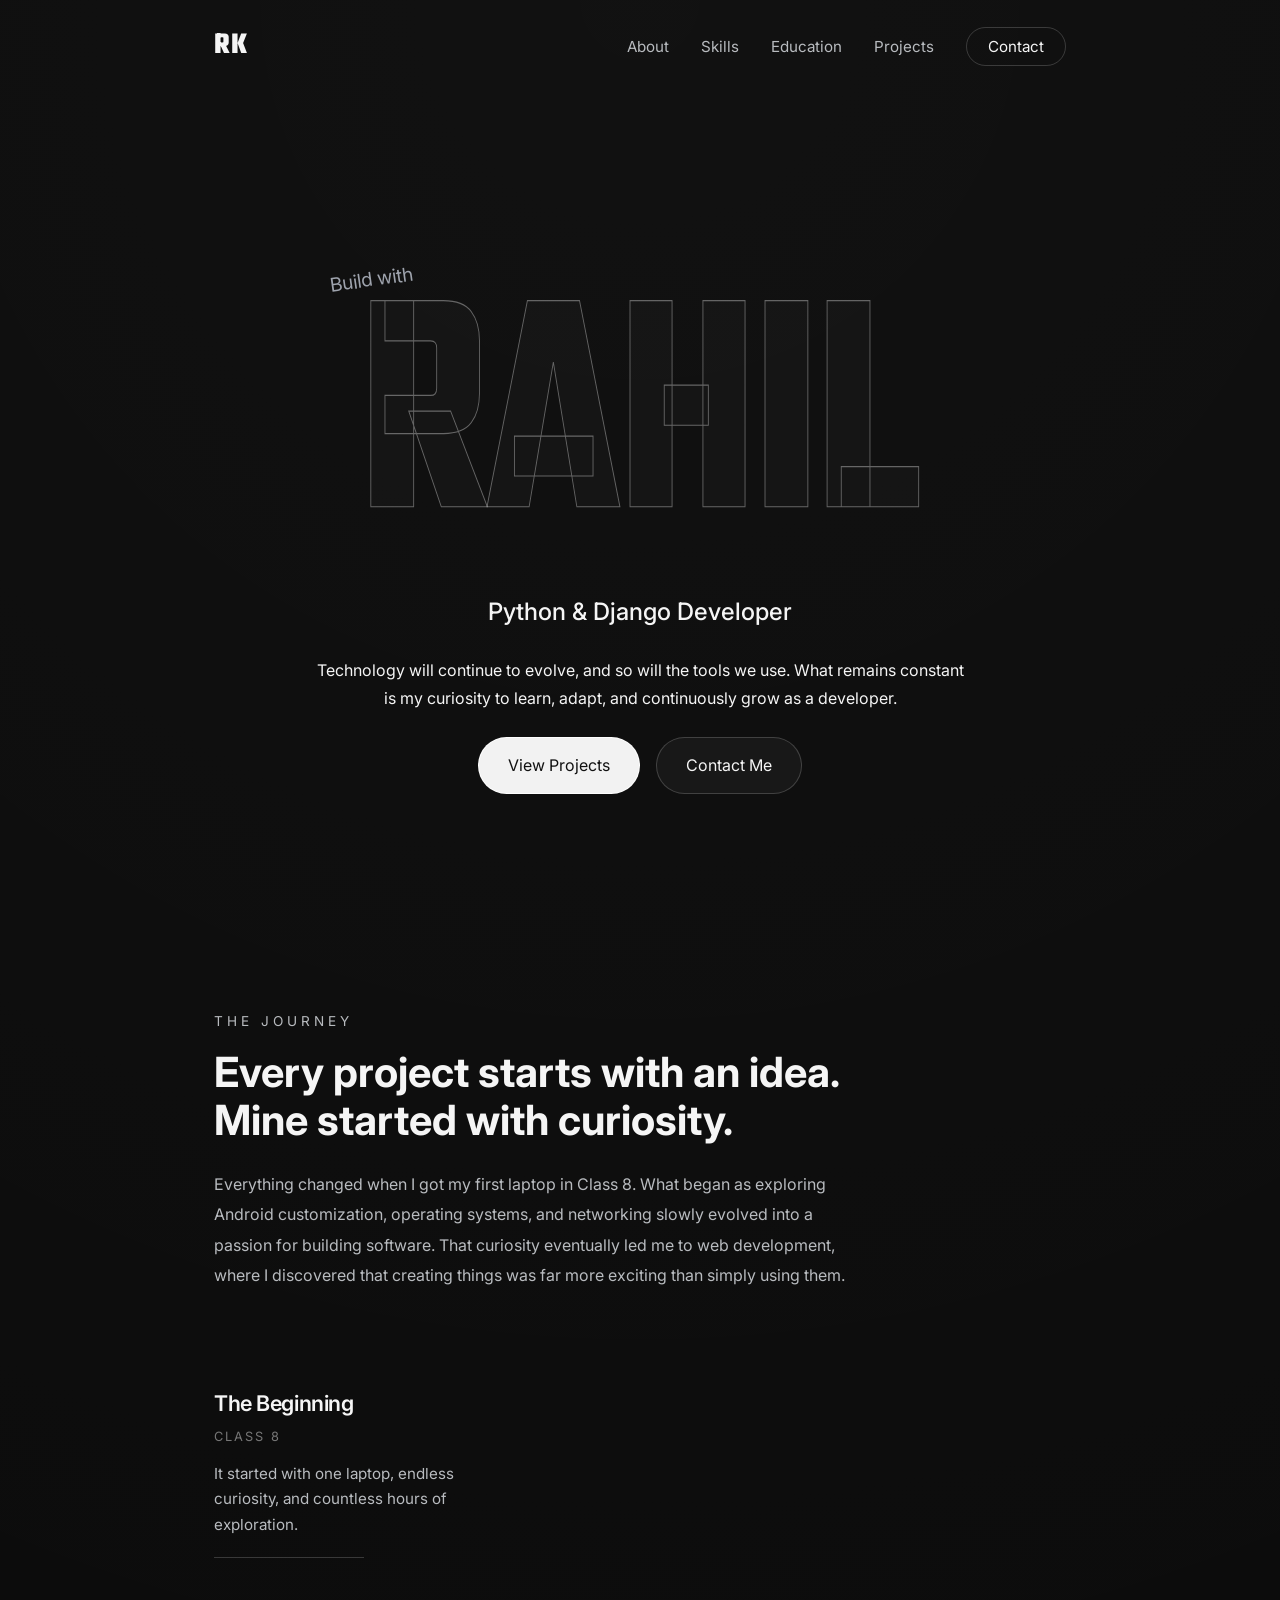
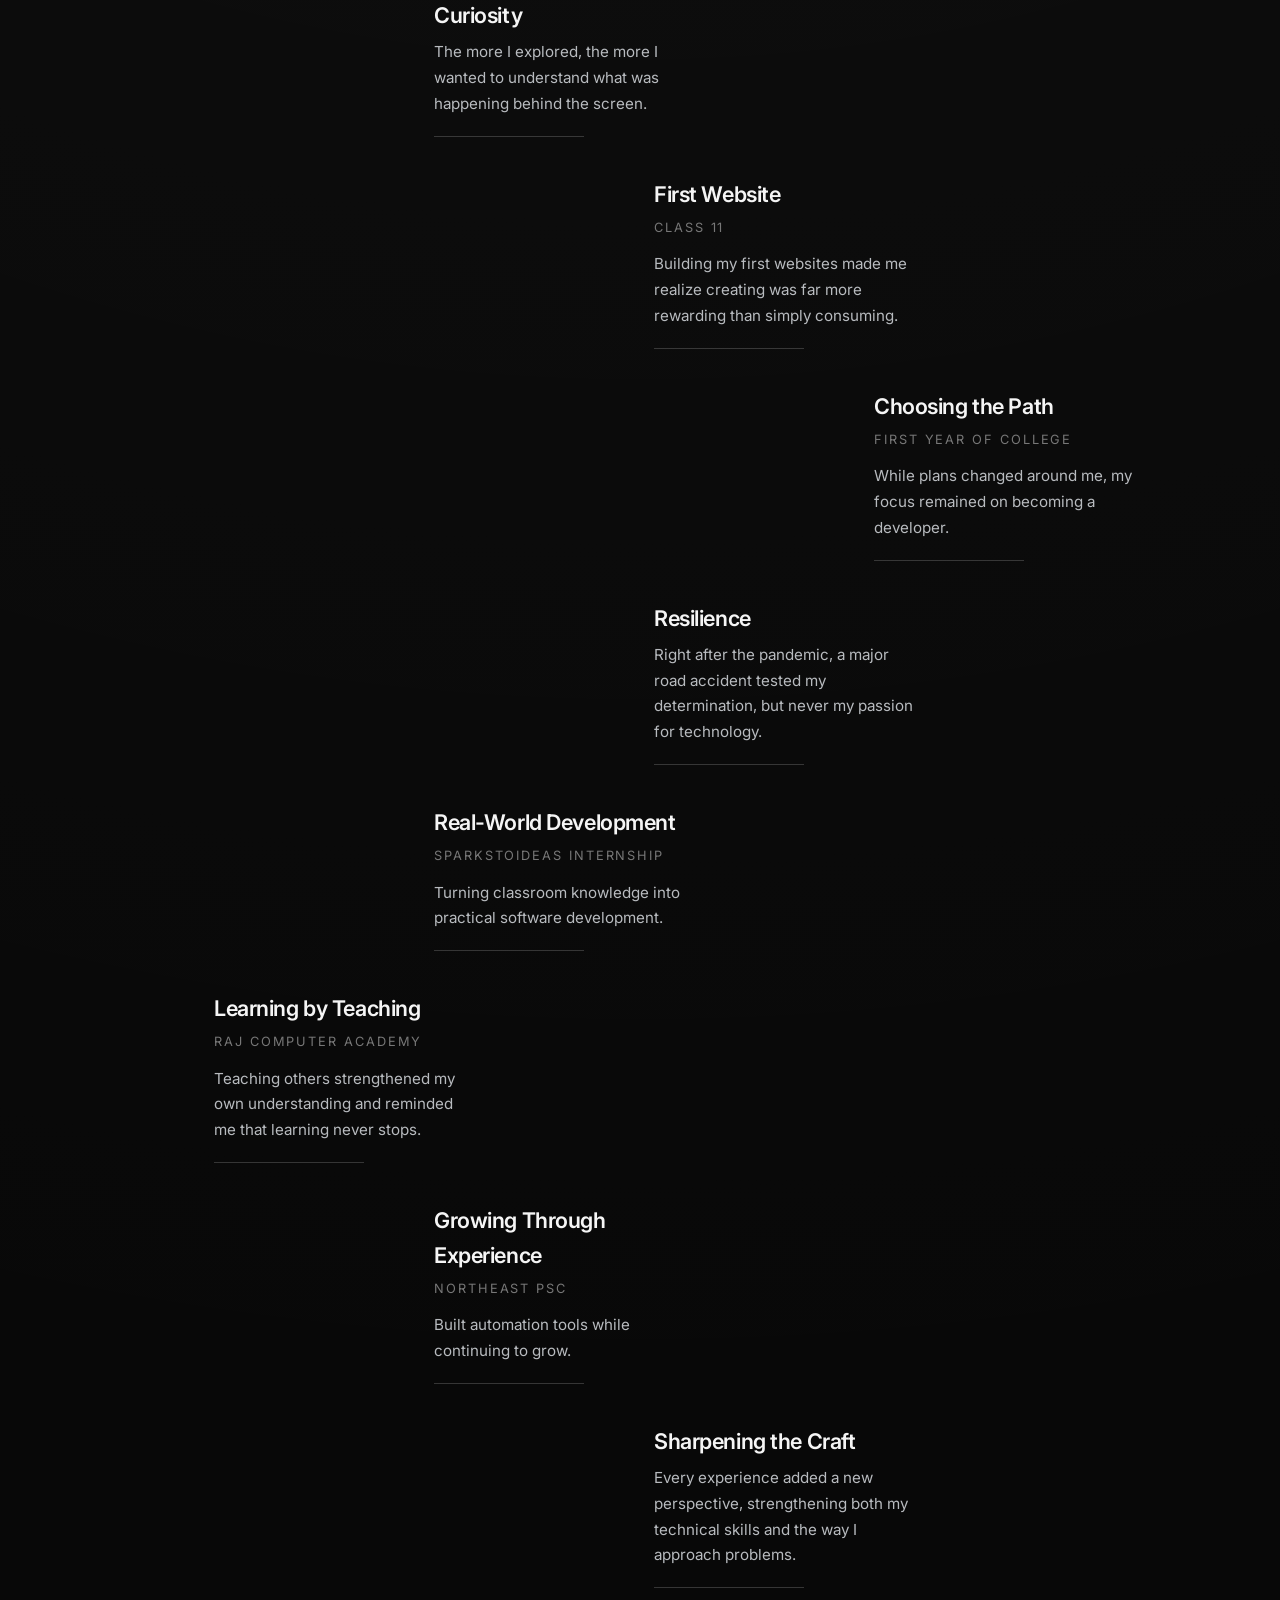
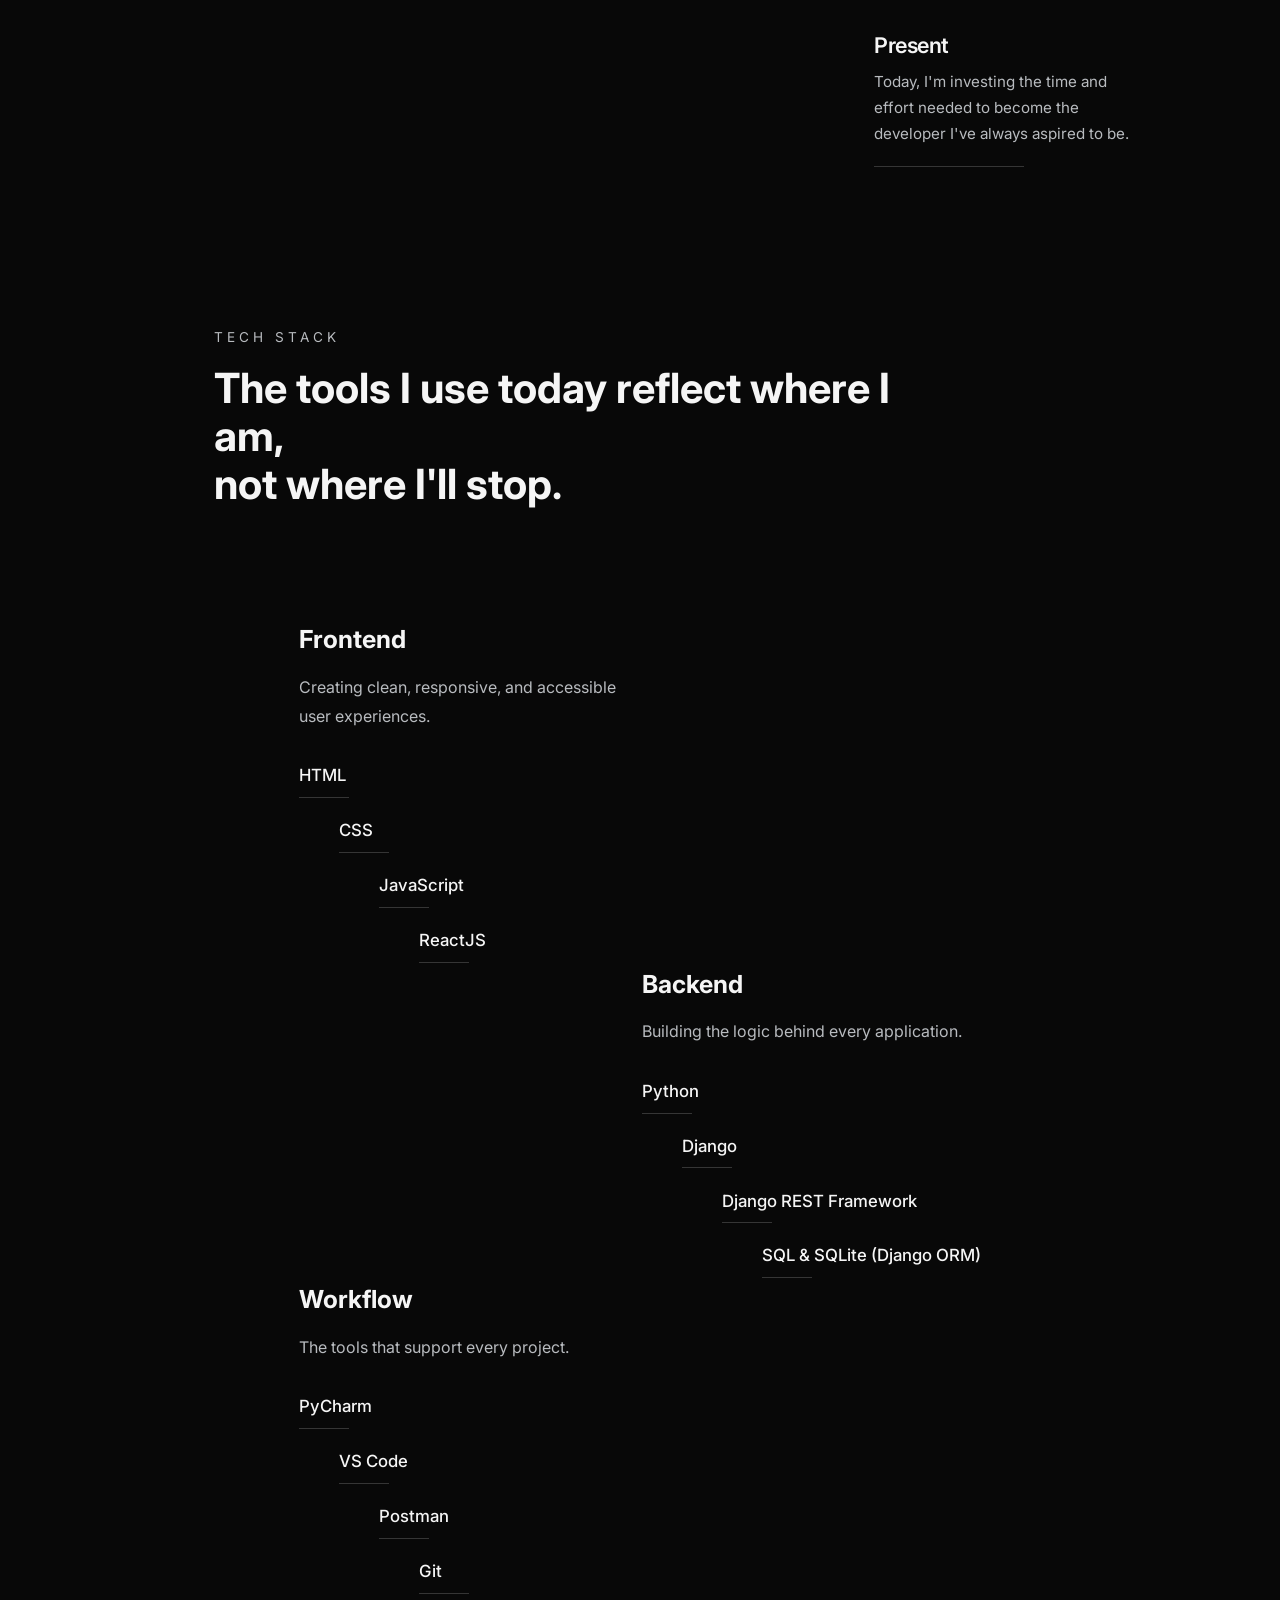
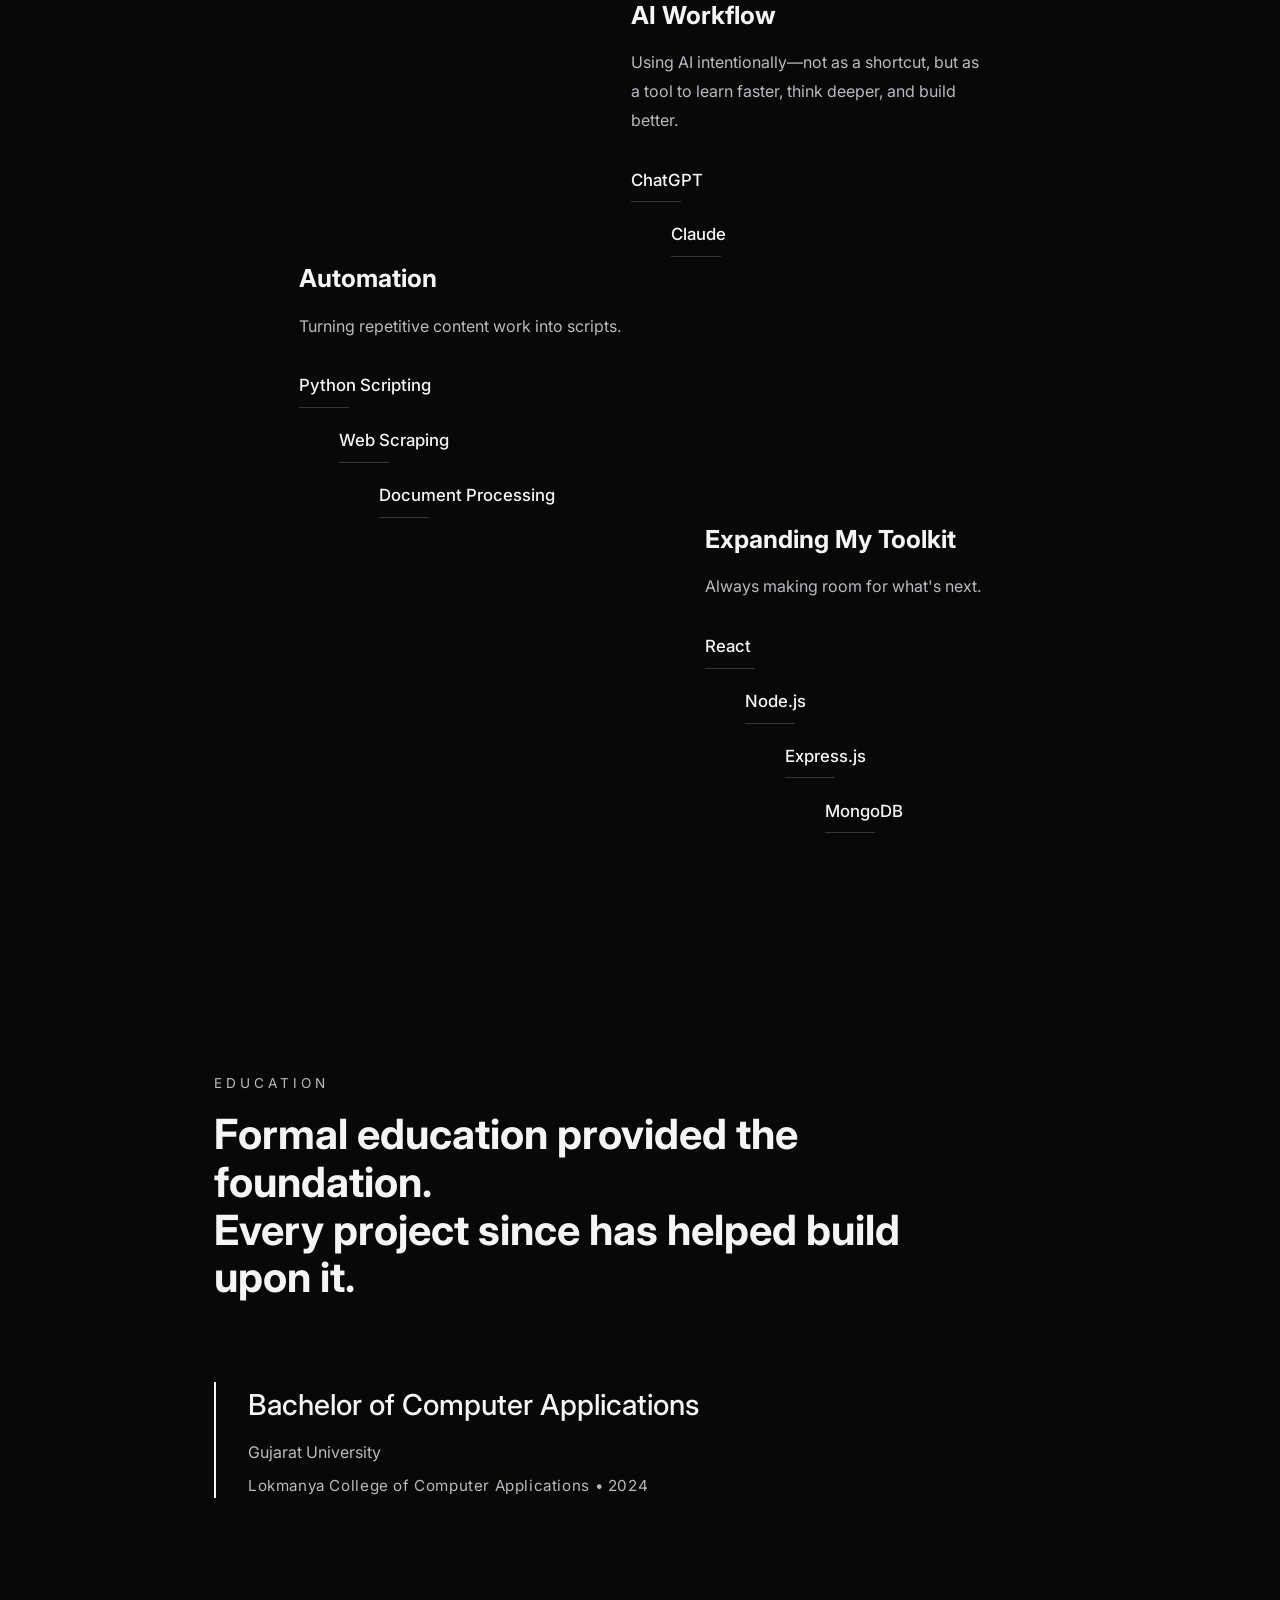
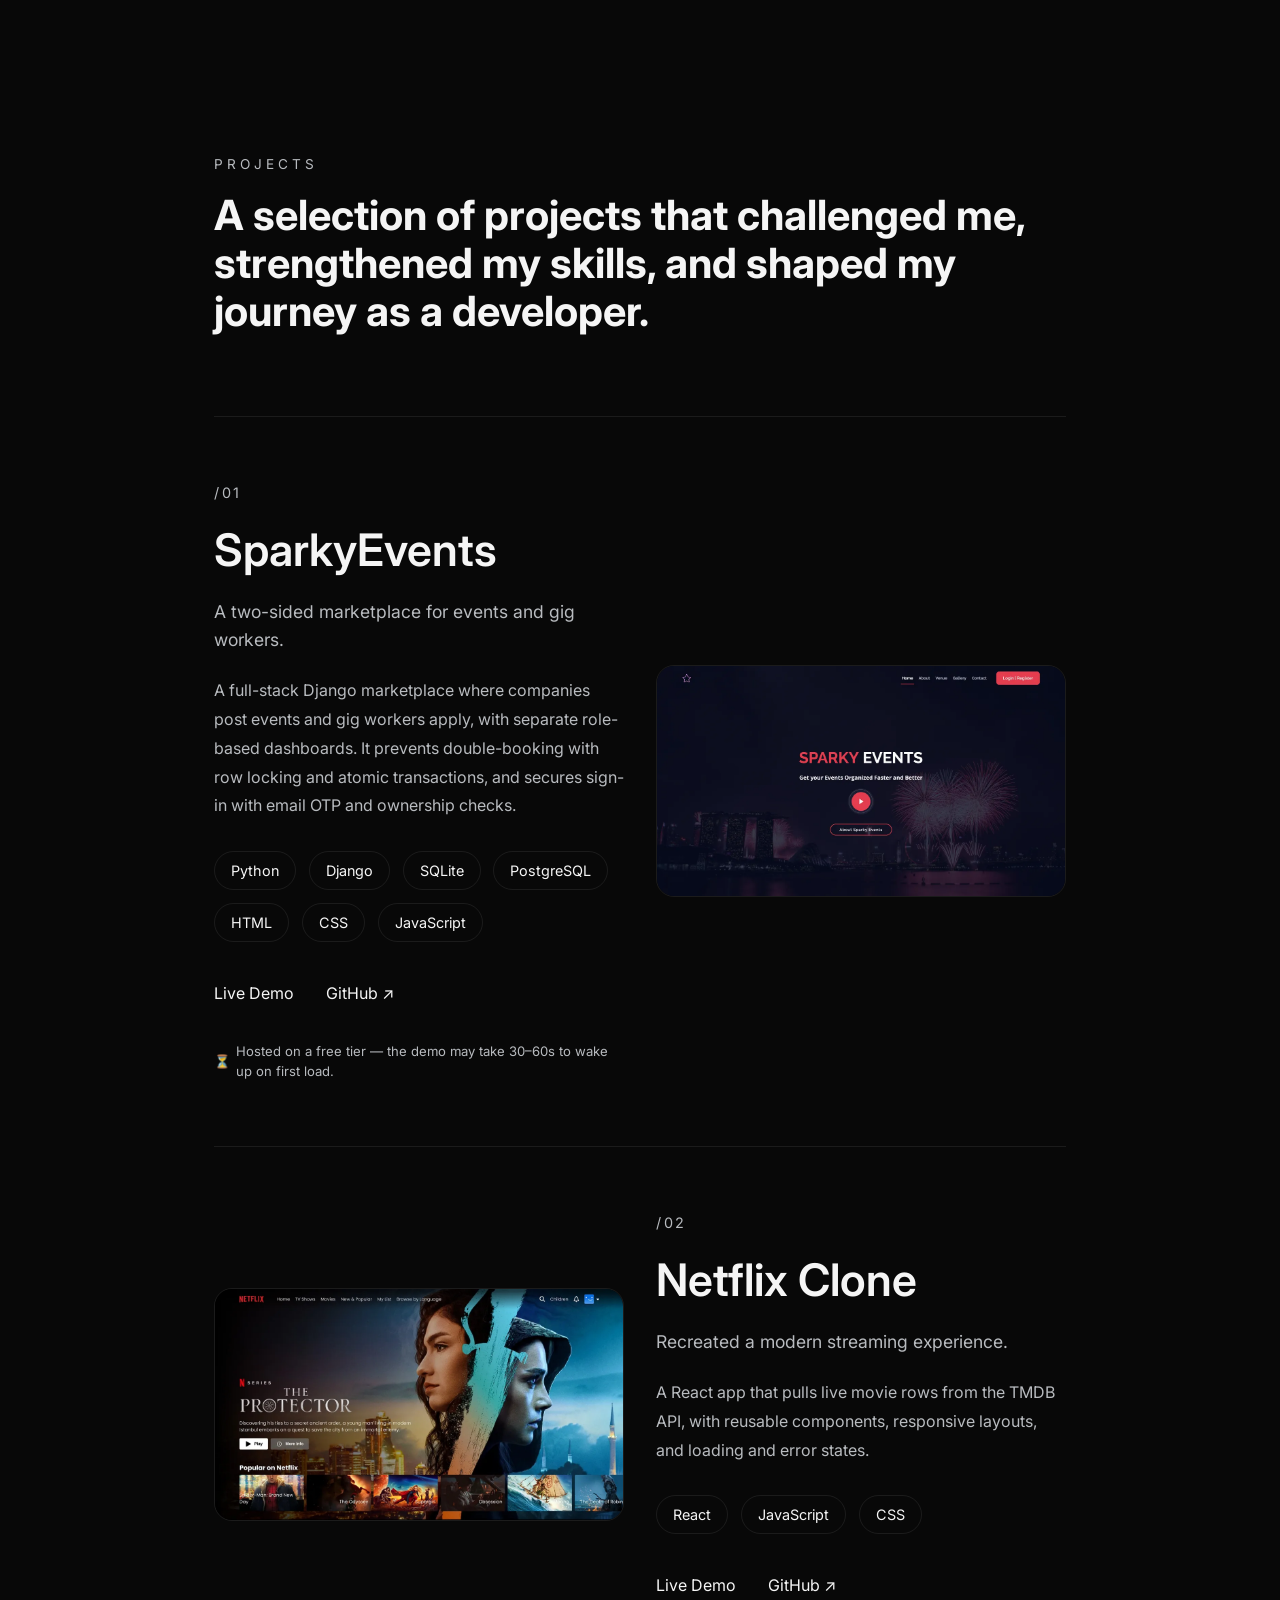
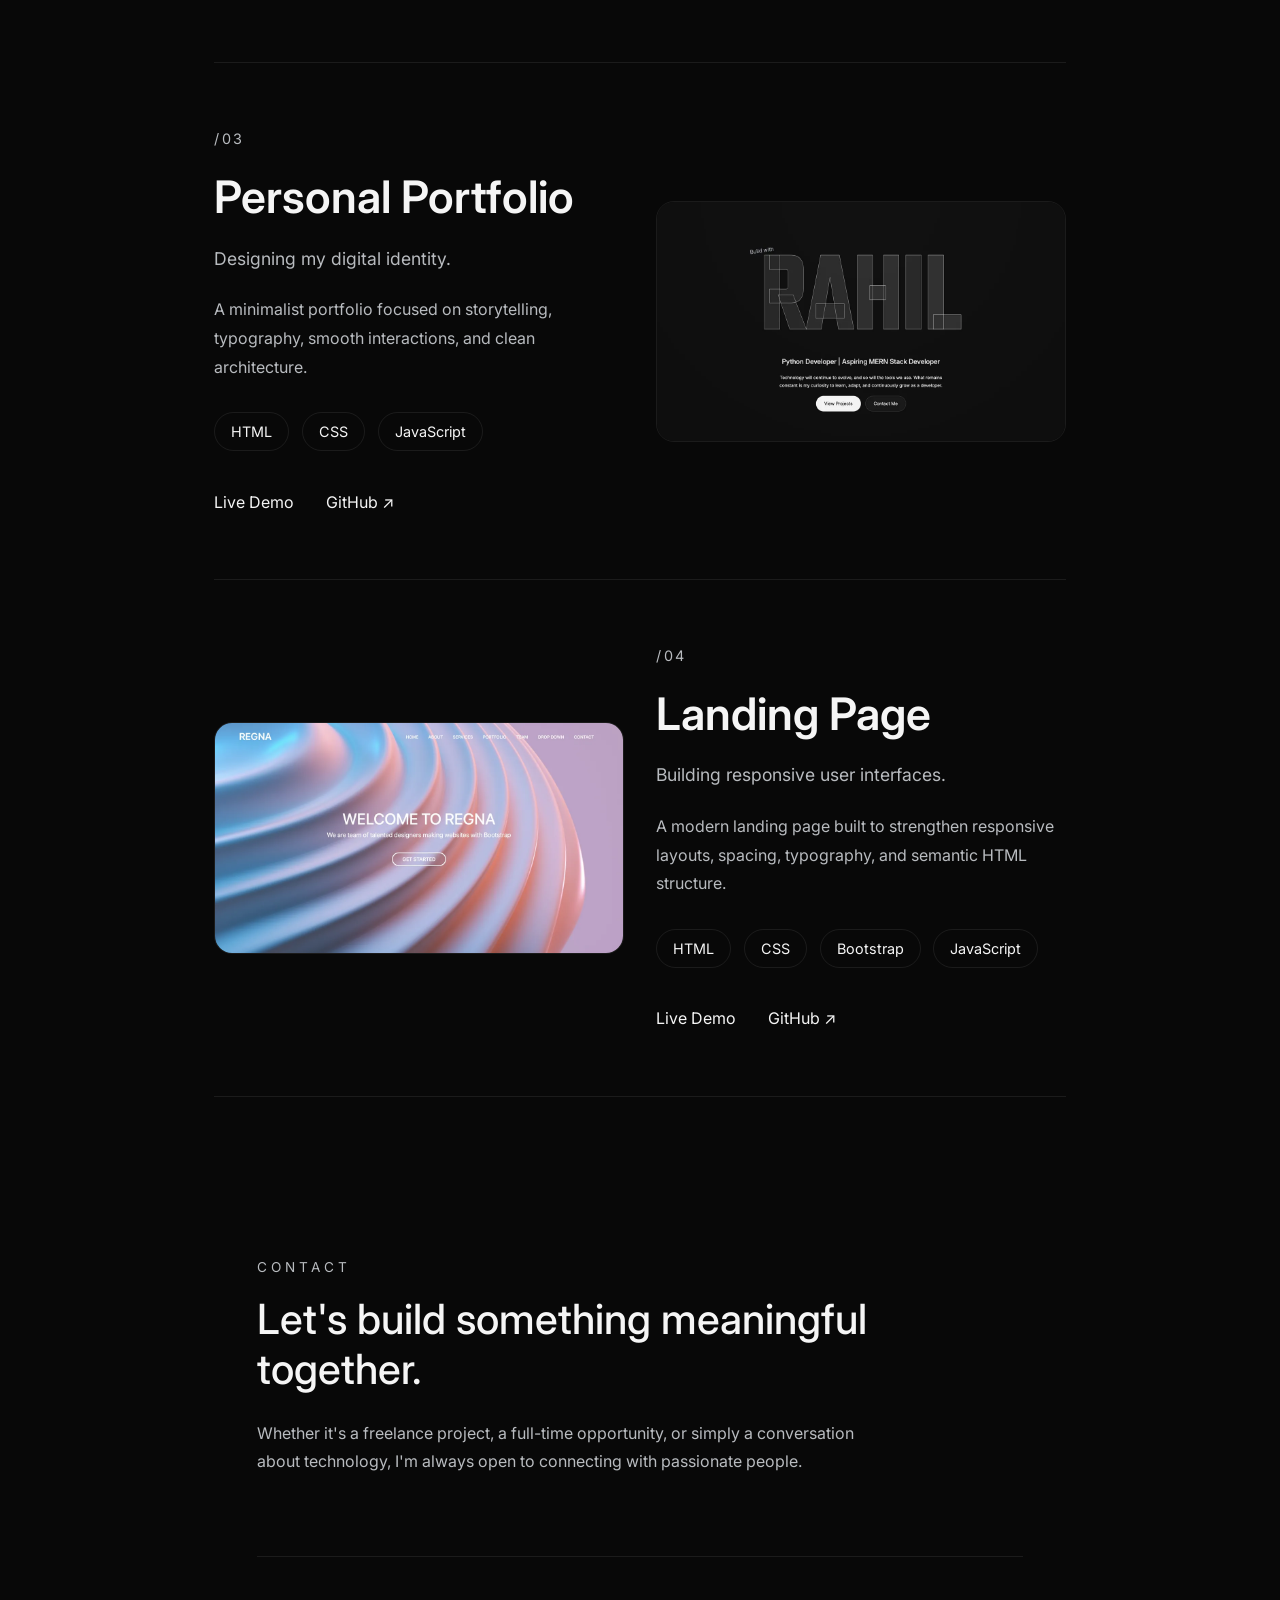
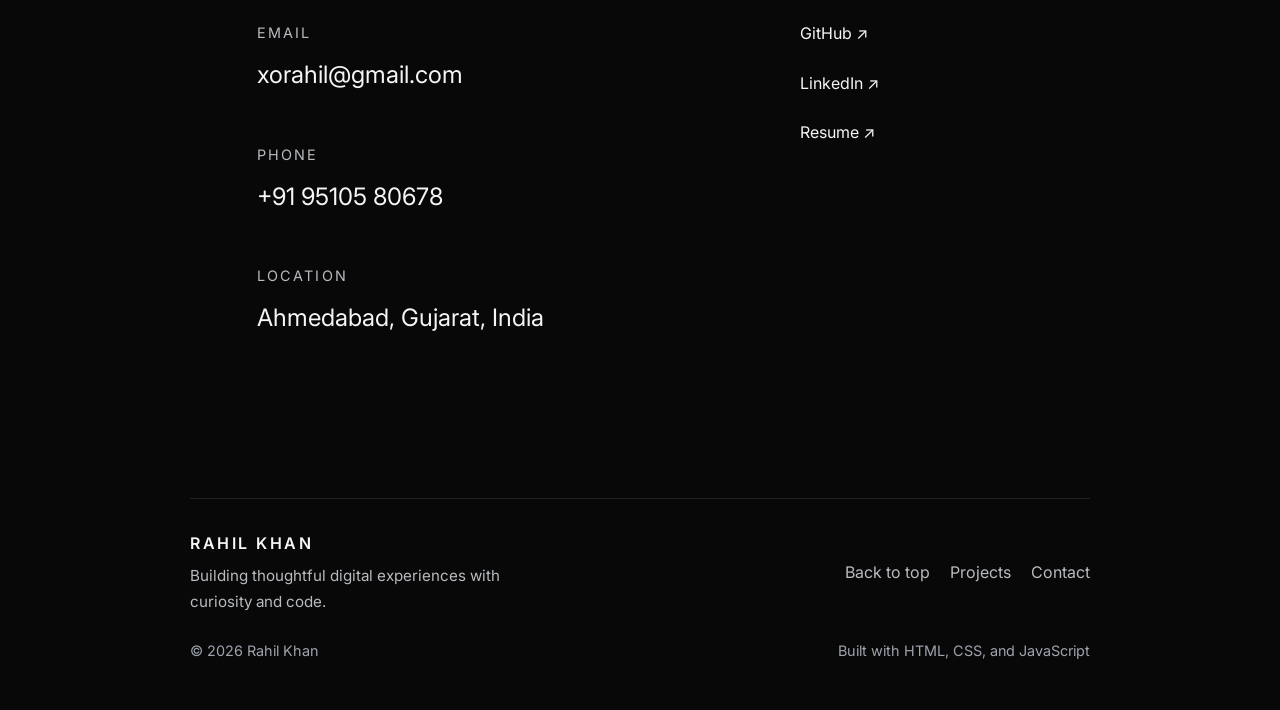
==== commit b64f3819: "Updated with few latest info." ====
--- a/index.html
+++ b/index.html
@@ -95,7 +95,7 @@
         /> -->
         <div class="hero-content">
           <h2 class="hero-subtitle">
-            Python Developer
+            Python & Django Developer
           </h2>
           <p class="hero-description">
             Technology will continue to evolve, and so will the tools we use.
